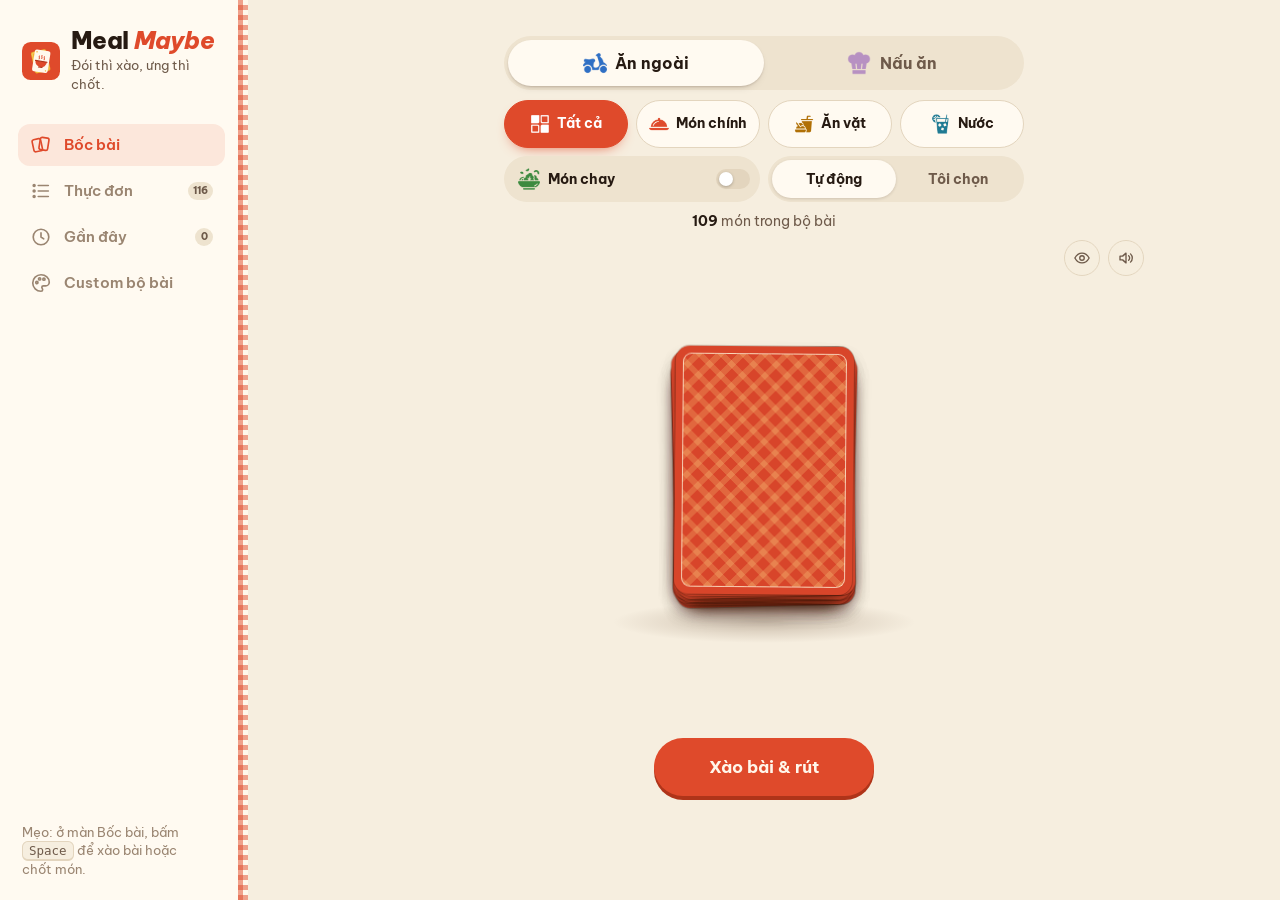
==== index.html @ 4eb2898d "Random pick scans cards like auto mode; "Quay lại" button; bigger hearts - "Chọn ngẫu nhiên" now run" ====
<!doctype html>
<html lang="vi">
<head>
  <meta charset="utf-8">
  <meta name="viewport" content="width=device-width, initial-scale=1, viewport-fit=cover">
  <title>Meal Maybe</title>
  <meta name="description" content="Xào bài, rút một lá bài, chốt món ăn hôm nay.">
  <meta name="theme-color" content="#DF4A2B">
  <link rel="manifest" href="manifest.webmanifest">
  <link rel="icon" href="icons/icon.svg" type="image/svg+xml">
  <link rel="apple-touch-icon" href="icons/icon-192.png">
  <link rel="preconnect" href="https://fonts.googleapis.com">
  <link rel="preconnect" href="https://fonts.gstatic.com" crossorigin>
  <link rel="stylesheet" href="https://fonts.googleapis.com/css2?family=Be+Vietnam+Pro:ital,wght@0,400;0,500;0,600;0,700;0,800;1,800&display=swap">
  <link rel="stylesheet" href="styles.css">
</head>
<body>
  <div class="shell">
    <header class="side">
      <div class="brand">
        <img src="icons/icon.svg" alt="" width="38" height="38">
        <div>
          <h1>Meal <em>Maybe</em></h1>
          <p class="tagline" id="tagline">Hôm nay ăn gì? Để bộ bài quyết.</p>
        </div>
      </div>
      <nav class="tabs" aria-label="Điều hướng"><div class="tabs-inner" id="tabs"></div></nav>
      <p class="side-foot">Mẹo: ở màn Bốc bài, bấm <kbd>Space</kbd> để xào bài hoặc chốt món.</p>
    </header>

    <main class="app">
      <!-- Bốc bài -->
      <section class="view" id="view-spin">
        <div class="where-switch" id="whereSeg" role="radiogroup" aria-label="Ăn ngoài hay nấu ăn">
          <label><input type="radio" name="where" value="out"><span><b><i class="mode-icon" data-m="out" aria-hidden="true"></i></b> Ăn ngoài</span></label>
          <label><input type="radio" name="where" value="cook"><span><b><i class="mode-icon" data-m="cook" aria-hidden="true"></i></b> Nấu ăn</span></label>
        </div>
        <div class="chips" id="spinChips" aria-label="Loại món để bốc bài"></div>
        <div class="spin-tools" id="spinTools">
          <label class="tool-btn veg-toggle"><i class="veg-icon" aria-hidden="true"></i><span>Món chay</span><input type="checkbox" class="switch sm" id="vegBtn" role="switch"></label>
          <div class="mini-seg" id="modeSeg" role="radiogroup" aria-label="Cách rút bài">
            <label><input type="radio" name="drawMode" value="auto"><span>Tự động</span></label>
            <label><input type="radio" name="drawMode" value="manual"><span>Tôi chọn</span></label>
          </div>
        </div>
        <p class="pool-note" id="poolNote"></p>
        <div class="stage-wrap">
          <button type="button" class="stage-btn back-btn" id="backBtn" title="Quay lại (Esc)" hidden></button>
          <button type="button" class="stage-btn sound-btn" id="soundBtn" aria-label="Âm thanh xào bài"></button>
          <button type="button" class="stage-btn peek-btn" id="peekBtn" aria-label="Xem bộ bài" title="Xem bộ bài"></button>
          <div class="stage" id="stage" aria-hidden="true"></div>
          <p class="quip" id="quip" role="status" title="Bấm để tắt" hidden></p>
        </div>
        <p class="sr-only" id="announce" aria-live="polite"></p>
        <div class="actions" id="actions"></div>
      </section>

      <!-- Thực đơn -->
      <section class="view" id="view-menu" hidden>
        <div class="menu-list">
          <div class="list-head menu-head">
            <h2>Thực đơn</h2>
            <span class="muted" id="menuCount"></span>
            <button type="button" class="btn primary small add-btn" id="addFoodBtn"></button>
          </div>
          <div class="chips small" id="menuChips" aria-label="Lọc thực đơn"></div>
          <div class="group-by">
            <div class="dropdown" id="groupPicker">
              <button type="button" class="chip dropdown-btn" id="groupBtn" aria-haspopup="listbox" aria-expanded="false" aria-controls="groupList"></button>
              <ul class="dropdown-list" id="groupList" role="listbox" aria-label="Nhóm theo" hidden></ul>
            </div>
          </div>
          <ul class="food-list" id="foodList"></ul>

          <section class="data-box" aria-labelledby="dataTitle">
            <h3 id="dataTitle">Sao lưu dữ liệu</h3>
            <p class="hint">Món ăn và ảnh chỉ lưu trên máy này. Thỉnh thoảng hãy sao lưu ra file để không mất khi đổi máy, đổi trình duyệt hay xoá dữ liệu duyệt web.</p>
            <div class="data-actions">
              <button type="button" class="btn ghost small" id="exportBtn">Sao lưu ra file</button>
              <label class="btn ghost small file-btn">
                Khôi phục từ file
                <input type="file" accept="application/json,.json" id="importInput">
              </label>
            </div>
            <p class="field-hint" id="storageNote"></p>
          </section>
        </div>
      </section>

      <!-- Gần đây -->
      <section class="view" id="view-recent" hidden>
        <div class="list-head">
          <h2>7 món gần nhất</h2>
          <div class="mini-seg" id="recentSeg" role="radiogroup" aria-label="Danh sách">
            <label><input type="radio" name="recentMode" value="out"><span><i class="mode-icon" data-m="out" aria-hidden="true"></i> Ăn ngoài <small></small></span></label>
            <label><input type="radio" name="recentMode" value="cook"><span><i class="mode-icon" data-m="cook" aria-hidden="true"></i> Nấu ăn <small></small></span></label>
          </div>
        </div>
        <p class="hint">Món vừa <b>chốt</b> được ghi vào danh sách Ăn ngoài hoặc Nấu ăn (theo chế độ lúc bốc bài) và tạm rời bộ bài đó, tới khi bị đẩy khỏi danh sách hoặc bạn bỏ nó ra.</p>
        <div class="recent-cols" id="recentCols"></div>
      </section>

      <!-- Custom bộ bài -->
      <section class="view" id="view-deck" hidden>
        <div class="deck-layout">
          <!-- Lá xem trước dính trên cùng khi cuộn phần Lưng bài, tới Bộ bài biết nói thì trôi đi -->
          <div class="back-wrap">
          <div class="back-stage">
            <div class="back-preview" id="backPreview">
              <div class="tilt"><div class="card-back"><i class="fx"></i></div></div>
            </div>
          </div>

          <section class="panel deck-panel" aria-labelledby="backTitle">
            <div class="panel-head">
              <div>
                <h2 id="backTitle">Lưng bài</h2>
              </div>
              <button type="button" class="link" id="resetBack">Khôi phục mặc định</button>
            </div>

            <fieldset class="setting">
              <legend>Màu bộ bài</legend>
              <div class="swatches" id="swatches"></div>
              <div class="color-meta">
                <span class="color-name" id="backColorName"></span>
                <input class="hex-input" id="backHex" maxlength="7" spellcheck="false" autocomplete="off" aria-label="Mã màu bộ bài">
              </div>
            </fieldset>

            <fieldset class="setting">
              <legend>Kiểu vân</legend>
              <div class="pat-grid" id="patGrid"></div>
            </fieldset>

            <fieldset class="setting" id="patColorSet">
              <legend>Màu vân</legend>
              <div class="swatches" id="patSwatches"></div>
              <div class="color-meta">
                <span class="color-name" id="patColorName"></span>
                <input class="hex-input" id="patHex" maxlength="7" spellcheck="false" autocomplete="off" aria-label="Mã màu vân">
              </div>
              <p class="color-warn" id="patWarn" hidden>Vân gần trùng màu bộ bài nên khó thấy. Thử ô gợi ý tương phản hoặc tăng độ đậm.</p>
              <label class="range-field">
                <span>Độ đậm</span>
                <input type="range" id="patAlpha" min="8" max="70" step="1">
                <output id="patAlphaOut" for="patAlpha"></output>
              </label>
            </fieldset>

            <fieldset class="setting">
              <legend>Hình lưng bài</legend>
              <div class="form-row">
                <label class="imgpick back-pick" id="backPick" title="Chọn ảnh lưng bài">
                  <span class="imgpick-empty" aria-hidden="true">
                    <svg viewBox="0 0 24 24" fill="none" stroke="currentColor" stroke-width="1.8" stroke-linecap="round" stroke-linejoin="round"><rect x="3" y="4" width="18" height="16" rx="3"/><circle cx="9" cy="10" r="1.8"/><path d="m21 16-5-5-8 9"/></svg>
                    Ảnh
                  </span>
                  <img id="backImgPreview" alt="" hidden>
                  <input type="file" accept="image/*" id="backImgInput" aria-label="Ảnh lưng bài">
                </label>
                <p class="field-hint"><button type="button" class="link inline" id="clearBackImg" hidden>Bỏ ảnh</button></p>
              </div>
            </fieldset>

            <fieldset class="setting">
              <legend>Hiệu ứng lưng bài</legend>
              <div class="pills" id="fxPills"></div>
            </fieldset>
          </section>

          </div>

          <div class="talk-zone">
          <section class="panel talk-panel" id="talkPanel" aria-labelledby="talkTitle">
            <div class="panel-head">
              <div>
                <h2 id="talkTitle">Bộ bài biết nói</h2>
                <p class="panel-sub">Bình luận khi bạn xào, rút và chốt món.</p>
              </div>
              <input type="checkbox" class="switch" id="quipToggle" role="switch" aria-labelledby="talkTitle">
            </div>

            <fieldset class="setting" id="personaSet">
              <legend>Tính cách</legend>
              <div class="pills" id="personaPills"></div>
            </fieldset>

            <div class="talk-sample">
              <span class="talk-sample-label">Nghe thử <small>· bấm để nghe câu khác</small></span>
              <button type="button" class="persona-sample" id="personaSample" aria-live="polite"></button>
            </div>
          </section>
          </div>
        </div>
      </section>
    </main>
  </div>

  <!-- Thêm / sửa món: popup -->
  <dialog class="sheet food-sheet" id="foodDialog" aria-labelledby="formTitle">
    <form id="foodForm" autocomplete="off">
      <div class="sheet-head">
        <h2 id="formTitle">Thêm món</h2>
        <button type="button" class="icon-btn" data-close aria-label="Đóng" title="Đóng"></button>
      </div>
      <div class="sheet-body food-form-body">
        <div class="form-row">
          <label class="imgpick" id="imgPick" title="Chọn ảnh món">
            <span class="imgpick-empty" aria-hidden="true">
              <svg viewBox="0 0 24 24" fill="none" stroke="currentColor" stroke-width="1.8" stroke-linecap="round" stroke-linejoin="round"><rect x="3" y="4" width="18" height="16" rx="3"/><circle cx="9" cy="10" r="1.8"/><path d="m21 16-5-5-8 9"/></svg>
              Ảnh
            </span>
            <img id="imgPreview" alt="" hidden>
            <input type="file" accept="image/*" id="imgInput" aria-label="Ảnh món ăn">
          </label>
          <div class="form-fields">
            <label class="field">
              <span>Tên món</span>
              <input id="nameInput" name="name" required maxlength="40" placeholder="VD: Phở bò">
            </label>
            <p class="field-hint">Ảnh không bắt buộc, app tự cắt thành hình vuông. <button type="button" class="link inline" id="clearImg" hidden>Bỏ ảnh</button></p>
          </div>
        </div>
        <div class="seg" id="catSeg" role="radiogroup" aria-label="Loại món"></div>
        <div class="heart-row">
          <span class="where-label" id="heartLabel">Độ thích</span>
          <div class="heart-pick" id="heartPick" role="radiogroup" aria-labelledby="heartLabel"></div>
        </div>
        <div class="where-pick" role="group" aria-label="Ăn ngoài hay nấu ăn">
          <span class="where-label">Dùng cho</span>
          <label><input type="checkbox" name="out"><span><i class="mode-icon" data-m="out" aria-hidden="true"></i> Ăn ngoài</span></label>
          <label><input type="checkbox" name="cook"><span><i class="mode-icon" data-m="cook" aria-hidden="true"></i> Nấu ăn</span></label>
        </div>
        <div class="where-pick veg-pick" role="group" aria-label="Món chay">
          <span class="where-label">Chế độ ăn</span>
          <label><input type="checkbox" name="veg"><span><i class="veg-icon" aria-hidden="true"></i> Món chay</span></label>
        </div>
      </div>
      <p class="form-error" id="formError" role="alert" hidden></p>
      <div class="sheet-foot">
        <button type="button" class="btn ghost" data-close>Huỷ</button>
        <button class="btn primary" type="submit" id="submitBtn">Thêm vào thực đơn</button>
      </div>
    </form>
  </dialog>

  <dialog class="sheet" id="deckDialog" aria-labelledby="deckTitle">
    <div class="sheet-head">
      <div>
        <h2 id="deckTitle">Bộ bài</h2>
        <p class="sheet-sub" id="deckSub"></p>
      </div>
      <button type="button" class="icon-btn" data-close aria-label="Đóng" title="Đóng"></button>
    </div>
    <div class="sheet-body">
      <div class="mini-grid" id="deckGrid"></div>
      <div id="restWrap">
        <h3>Đang nghỉ vì mới ăn</h3>
        <div class="mini-grid" id="restGrid"></div>
      </div>
    </div>
    <div class="sheet-foot">
      <button type="button" class="btn ghost" data-close>Đóng</button>
      <button type="button" class="btn primary" id="peekSpin">Xào bài &amp; rút</button>
    </div>
  </dialog>

  <p class="quip quip-float" id="quipFloat" role="status" title="Bấm để tắt" hidden></p>
  <div class="toast" id="toast" role="status" hidden></div>

  <script src="quips.js"></script>
  <script src="dishes.js"></script>
  <script src="app.js"></script>
</body>
</html>
---- styles.css ----
:root {
  --bg: #F6EEDF;
  --surface: #FFFAF1;
  --surface-2: #EEE3CF;
  --ink: #261A12;
  --ink-2: #6E5A4A;
  --ink-3: #9A8571;
  --line: #E3D5BE;
  --tomato: #DF4A2B;
  --tomato-deep: #AF3419;
  --on-tomato: #FFF6EA;
  --snack: #B06F05;
  --teal: #1F7A93;
  --veg: #3C8A3F;
  --out: #2F6FC4;  /* Ăn ngoài: xanh dương */
  --cook: #8B4FB8; /* Nấu ăn: tím mận */
  --demo-ink: 38 26 18; /* vân trên ô mẫu Kiểu vân (không theo màu lưng bài) */
  --back: #D8452A;
  --back-ink: 255 243 220;
  --back-hatch: 255 214 130;
  --back-img: none;
  --back-tint: 24%;
  --cw: 148px;
  --ch: 206px;
  --cream: #FFF8EC;
  --shadow: 0 1px 0 rgb(70 35 10 / .05), 0 12px 28px -18px rgb(70 35 10 / .45);
  --gutter: 16px;
  --wrap: 480px;
  color-scheme: light;
}

@media (prefers-color-scheme: dark) {
  :root {
    --bg: #17110D;
    --surface: #211913;
    --surface-2: #2D231B;
    --ink: #F4EADB;
    --ink-2: #BCA893;
    --ink-3: #8C7966;
    --line: #3A2E24;
    --tomato: #EE5E3E;
    --tomato-deep: #A83518;
    --snack: #E3A232;
    --teal: #4BA7C0;
    --veg: #74C476;
    --out: #6E9BEA;
    --cook: #B98AE0;
    --demo-ink: 244 234 219;
    --shadow: 0 1px 0 rgb(0 0 0 / .2), 0 14px 30px -18px rgb(0 0 0 / .8);
    color-scheme: dark;
  }
}

[data-cat="main"] { --c: var(--tomato); --suit: url("[data-uri]"); --suit-ink: url("[data-uri]"); }
[data-cat="snack"] { --c: var(--snack); --suit: url("[data-uri]"); --suit-ink: url("[data-uri]"); }
[data-cat="drink"] { --c: var(--teal); --suit: url("[data-uri]"); --suit-ink: url("[data-uri]"); }

/* Chất bài: icon làm khuôn (mask), tô bằng màu của loại món; cỡ theo font-size như một ký tự.
   Icon nhúng thẳng (data URI, gốc ở icons/suits/*.png): mask tải từ file riêng bị chặn khi mở app
   bằng file:// (shortcut Windows) và khi đó chất bài biến mất hẳn. */
.suit {
  display: inline-block;
  flex: none;
  width: 1.15em;
  height: 1.15em;
  vertical-align: -0.2em;
  background: var(--c);
  -webkit-mask: var(--suit) center / contain no-repeat;
  mask: var(--suit) center / contain no-repeat;
}
.face-suit { width: 46%; height: 62%; }
/* Icon "Tất cả" (gốc icons/all.png): theo màu chữ của chip, sáng lên khi chip đang chọn */
.all-icon {
  display: inline-block;
  flex: none;
  width: 1.05em;
  height: 1.05em;
  vertical-align: -0.15em;
  background: currentColor;
  -webkit-mask: url("[data-uri]") center / contain no-repeat;
  mask: url("[data-uri]") center / contain no-repeat;
}
/* Icon Ăn ngoài (xe tay ga, xanh dương) / Nấu ăn (mũ đầu bếp, tím mận), gốc icons/mode-*.png */
.mode-icon {
  display: inline-block;
  flex: none;
  width: 1.15em;
  height: 1.15em;
  vertical-align: -0.2em;
  background: var(--mode-c, currentColor);
  -webkit-mask: var(--mode-mask) center / contain no-repeat;
  mask: var(--mode-mask) center / contain no-repeat;
}
.mode-icon[data-m="out"] { --mode-c: var(--out); --mode-mask: url("[data-uri]"); }
.mode-icon[data-m="cook"] { --mode-c: var(--cook); --mode-mask: url("[data-uri]"); }
/* Icon món chay (gốc icons/veg.png), tô bằng màu --veg */
.veg-icon {
  --veg-mask: url("[data-uri]");
  display: inline-block;
  flex: none;
  width: 1.15em;
  height: 1.15em;
  vertical-align: -0.2em;
  background: var(--veg);
  -webkit-mask: var(--veg-mask) center / contain no-repeat;
  mask: var(--veg-mask) center / contain no-repeat;
}
.thumb .suit { width: 58%; height: 58%; }
/* Ô chọn loại đang được chọn có nền là màu loại: chất bài chuyển sang trắng */
.seg input:checked + span .suit { background: #fff; }

*, *::before, *::after { box-sizing: border-box; }
[hidden] { display: none !important; }

html { -webkit-text-size-adjust: 100%; }

body {
  margin: 0;
  background: var(--bg);
  color: var(--ink);
  font: 15px/1.45 "Be Vietnam Pro", "Segoe UI", system-ui, -apple-system, sans-serif;
  -webkit-font-smoothing: antialiased;
  overflow-x: hidden;
}

/* Khăn bàn caro */
body::before {
  content: "";
  display: block;
  height: 12px;
  background:
    repeating-linear-gradient(90deg, rgb(223 74 43 / .5) 0 8px, transparent 8px 16px),
    repeating-linear-gradient(0deg, rgb(223 74 43 / .5) 0 8px, transparent 8px 16px),
    var(--cream);
}

button, input { font: inherit; color: inherit; }
:focus-visible { outline: 2.5px solid var(--tomato); outline-offset: 2px; }

.sr-only {
  position: absolute; width: 1px; height: 1px; margin: -1px; padding: 0;
  overflow: hidden; clip: rect(0 0 0 0); white-space: nowrap; border: 0;
}

.app {
  display: block;
  max-width: var(--wrap);
  margin: 0 auto;
  padding: 0 var(--gutter) calc(96px + env(safe-area-inset-bottom));
}

/* Header */
.side { max-width: var(--wrap); margin: 0 auto; padding: 16px var(--gutter) 14px; }
.side-foot { display: none; }
.brand { display: flex; align-items: center; gap: 11px; }
.brand img { flex: none; display: block; }
.brand h1 {
  margin: 0;
  font-size: 24px;
  font-weight: 800;
  letter-spacing: -.025em;
  line-height: 1.05;
}
.brand h1 em { font-style: italic; color: var(--tomato); }
.tagline { margin: 3px 0 0; color: var(--ink-2); font-size: 13px; }

h2 { margin: 0; font-size: 17px; font-weight: 800; letter-spacing: -.01em; }
.muted { color: var(--ink-3); font-size: 13px; font-weight: 600; }
.hint { margin: 0 0 14px; color: var(--ink-2); font-size: 13px; text-wrap: pretty; }

/* Chips */
.chips {
  display: flex;
  justify-content: safe center;
  gap: 6px;
  overflow-x: auto;
  scrollbar-width: none;
  margin: 0 calc(-1 * var(--gutter));
  padding: 2px var(--gutter);
}
.chips::-webkit-scrollbar { display: none; }
.chips.small { justify-content: flex-start; }
.chips.locked { pointer-events: none; opacity: .5; }

.chip {
  flex: none;
  display: inline-flex;
  align-items: center;
  gap: 5px;
  height: 36px;
  padding: 0 12px;
  border-radius: 999px;
  border: 1.5px solid var(--line);
  background: var(--surface);
  font-size: 13.5px;
  font-weight: 600;
  cursor: pointer;
  transition: background .15s, border-color .15s, color .15s;
}
.chip small { font-size: 11px; font-weight: 700; color: var(--ink-3); }
.chip:hover { border-color: var(--ink-3); }
/* Chip đang chọn: tô màu của loại món (chip "Tất cả" dùng màu cà chua), không dùng đen */
.chip[data-filter] { --c: var(--tomato); }
.chip[data-filter="snack"] { --c: var(--snack); }
.chip[data-filter="drink"] { --c: var(--teal); }
.chip[aria-pressed="true"] { background: var(--c); border-color: var(--c); color: #fff; }
.chip[aria-pressed="true"] .suit { background: #fff; }
.chip[aria-pressed="true"] small { color: inherit; opacity: .7; }

.pool-note {
  margin: 12px 0 0;
  min-height: 20px;
  text-align: center;
  color: var(--ink-2);
  font-size: 13px;
  text-wrap: balance;
}
.pool-note b { color: var(--ink); }

/* Sân khấu bộ bài */
.stage {
  --cw: 148px;
  --ch: 206px;
  position: relative;
  height: 380px;
  margin: 0 calc(-1 * var(--gutter));
  isolation: isolate;
  overflow-x: clip;
  touch-action: manipulation;
  -webkit-tap-highlight-color: transparent;
  transition: opacity .3s, filter .3s;
}
.stage.ready { cursor: pointer; }
.stage.empty { opacity: .4; filter: grayscale(.7); }

.stage::before {
  content: "";
  position: absolute;
  left: 50%;
  top: calc(50% + var(--ch) / 2 - 5px);
  width: calc(var(--cw) * 1.7);
  height: 42px;
  transform: translateX(-50%);
  background: radial-gradient(closest-side, rgb(70 35 10 / .24), transparent);
  z-index: -1;
}
.stage::after {
  content: "";
  position: absolute;
  left: 50%;
  top: 50%;
  width: calc(var(--cw) * 3);
  height: calc(var(--cw) * 3);
  margin: calc(var(--cw) * -1.5) 0 0 calc(var(--cw) * -1.5);
  background: repeating-conic-gradient(from 0deg, rgb(239 178 46 / .42) 0 7deg, transparent 7deg 18deg);
  -webkit-mask: radial-gradient(closest-side, #000 22%, transparent);
  mask: radial-gradient(closest-side, #000 22%, transparent);
  opacity: 0;
  transform: scale(.6);
  transition: opacity .6s, transform .9s cubic-bezier(.2, .9, .3, 1);
  pointer-events: none;
  z-index: -1;
}
.stage.lit::after { opacity: 1; transform: scale(1); animation: rays 40s linear infinite; }
@keyframes rays { to { rotate: 360deg; } }

.card {
  position: absolute;
  left: 50%;
  top: 50%;
  width: var(--cw);
  height: var(--ch);
  margin: calc(var(--ch) / -2) 0 0 calc(var(--cw) / -2);
  will-change: transform;
}
.stage.ready .card:last-child { transition: translate .2s ease; }
.stage.ready:hover .card:last-child { translate: 0 -8px; }

.card-inner { position: absolute; inset: 0; transform-style: preserve-3d; }

.card-back,
.card-face {
  position: absolute;
  inset: 0;
  border-radius: 14px;
  backface-visibility: hidden;
  -webkit-backface-visibility: hidden;
  box-shadow:
    0 0 0 1px rgb(60 20 5 / .2),
    0 1px 1px rgb(60 20 5 / .14),
    0 10px 22px -12px rgb(60 20 5 / .55);
}

/* Lưng bài: màu nền → ảnh (phủ nhẹ màu bộ bài) → vân + khung → hiệu ứng */
.card-back {
  overflow: hidden;
  isolation: isolate;
  background:
    linear-gradient(color-mix(in srgb, var(--back) var(--back-tint), transparent), color-mix(in srgb, var(--back) var(--back-tint), transparent)),
    var(--back-img) center / cover no-repeat,
    var(--back);
}
.card-back::before,
.pat-swatch::before {
  --u: calc(var(--cw) / 148); /* 1px ở lá chuẩn 148px: vân co giãn theo cỡ lá */
  --pc: rgb(var(--back-hatch) / var(--pat-a, .24));
  content: "";
  position: absolute;
  inset: 7px;
  border-radius: 9px;
  border: 1.5px solid rgb(var(--back-ink) / .75);
  background:
    repeating-linear-gradient(45deg, var(--pc) 0 calc(5 * var(--u)), transparent calc(5 * var(--u)) calc(13 * var(--u))),
    repeating-linear-gradient(-45deg, var(--pc) 0 calc(5 * var(--u)), transparent calc(5 * var(--u)) calc(13 * var(--u)));
}

/* Kiểu vân: cùng một luật cho lưng bài thật và ô xem trước trong màn Custom bộ bài */
[data-back-pat="cross"] .card-back::before,
.pat-swatch[data-pat="cross"]::before {
  background:
    repeating-linear-gradient(45deg, var(--pc) 0 calc(5 * var(--u)), transparent calc(5 * var(--u)) calc(13 * var(--u))),
    repeating-linear-gradient(-45deg, var(--pc) 0 calc(5 * var(--u)), transparent calc(5 * var(--u)) calc(13 * var(--u)));
}
[data-back-pat="stripe"] .card-back::before,
.pat-swatch[data-pat="stripe"]::before {
  background:
    repeating-linear-gradient(45deg, var(--pc) 0 calc(4 * var(--u)), transparent calc(4 * var(--u)) calc(10 * var(--u)));
}
[data-back-pat="gingham"] .card-back::before,
.pat-swatch[data-pat="gingham"]::before {
  background:
    repeating-linear-gradient(0deg, var(--pc) 0 calc(6 * var(--u)), transparent calc(6 * var(--u)) calc(12 * var(--u))),
    repeating-linear-gradient(90deg, var(--pc) 0 calc(6 * var(--u)), transparent calc(6 * var(--u)) calc(12 * var(--u)));
}
[data-back-pat="dots"] .card-back::before,
.pat-swatch[data-pat="dots"]::before {
  background:
    radial-gradient(circle, var(--pc) 0 calc(2.2 * var(--u)), transparent calc(2.7 * var(--u))) 0 0 / calc(11 * var(--u)) calc(11 * var(--u)),
    radial-gradient(circle, var(--pc) 0 calc(2.2 * var(--u)), transparent calc(2.7 * var(--u))) calc(5.5 * var(--u)) calc(5.5 * var(--u)) / calc(11 * var(--u)) calc(11 * var(--u));
}
[data-back-pat="diamond"] .card-back::before,
.pat-swatch[data-pat="diamond"]::before {
  background:
    repeating-conic-gradient(from 45deg, var(--pc) 0 25%, transparent 0 50%) 50% 50% / calc(14 * var(--u)) calc(14 * var(--u));
}
[data-back-pat="scale"] .card-back::before,
.pat-swatch[data-pat="scale"]::before {
  background:
    radial-gradient(circle at 50% 100%, transparent calc(4.2 * var(--u)), var(--pc) calc(4.6 * var(--u)) calc(5.8 * var(--u)), transparent calc(6.2 * var(--u))) 0 0 / calc(12 * var(--u)) calc(7 * var(--u)),
    radial-gradient(circle at 50% 100%, transparent calc(4.2 * var(--u)), var(--pc) calc(4.6 * var(--u)) calc(5.8 * var(--u)), transparent calc(6.2 * var(--u))) calc(6 * var(--u)) calc(3.5 * var(--u)) / calc(12 * var(--u)) calc(7 * var(--u));
}
[data-back-pat="rays"] .card-back::before,
.pat-swatch[data-pat="rays"]::before {
  background:
    repeating-conic-gradient(from 0deg at 50% 50%, var(--pc) 0 5deg, transparent 5deg 15deg);
}
[data-back-pat="none"] .card-back::before,
.pat-swatch[data-pat="none"]::before {
  background:
    none;
}

/* ---------- Hiệu ứng lưng bài ----------
   Chỉ animate transform/opacity (trình duyệt xử lý trên GPU, không vẽ lại lá).
   Chỉ chạy ở lá đang nhìn thấy: lá trên cùng của chồng bài, cả quạt khi xoè, lá xem trước.
   Lúc xào (bài bay nhanh) và các lá bị che thì tạm dừng. */
.fx {
  --u: calc(var(--cw) / 148); /* 1px ở lá chuẩn: hiệu ứng co giãn theo cỡ lá */
  position: absolute;
  inset: 0;
  border-radius: inherit;
  overflow: hidden;
  pointer-events: none;
  contain: strict;
  display: none;
}
[data-back-fx]:not([data-back-fx="none"]) .fx { display: block; }

/* Độ ưu tiên (.stage .card .fx) phải cao hơn luật của từng hiệu ứng, vì "animation: ..." viết tắt
   sẽ đặt lại animation-play-state về running */
.stage .card .fx, .stage .card .fx::before, .stage .card .fx::after,
.stage .card .card-back::after { animation-play-state: paused; }
.stage.ready .card:last-child .fx,
.stage.ready .card:last-child .fx::before,
.stage.ready .card:last-child .fx::after,
.stage.fanned .card .fx, .stage.fanned .card .fx::before, .stage.fanned .card .fx::after,
.stage.ready .card:last-child .card-back::after, .stage.fanned .card .card-back::after { animation-play-state: running; }
.stage.ready .card:last-child .fx::before, .stage.ready .card:last-child .fx::after,
.stage.fanned .card .fx::before, .stage.fanned .card .fx::after,
.back-preview .fx::before, .back-preview .fx::after { will-change: transform, opacity; }

/* Màu tia sáng / sao: kem sáng trên nền tối, vàng đậm trên nền sáng (Trắng, Nghệ, Không màu...) */
:root { --spark: 255 240 196; }
.back-light { --spark: 160 104 18; }

/* Cầu vồng (id "foil" giữ nguyên để không mất lựa chọn đã lưu):
   các vòng cung cầu vồng xoay quanh góc lá như thẻ hologram + một vệt bóng sáng lướt chéo.
   Nền tối: hoà kiểu overlay cho màu rực; nền sáng: multiply để màu vẫn hiện. */
[data-back-fx="foil"] .fx { mix-blend-mode: overlay; }
.back-light[data-back-fx="foil"] .fx { mix-blend-mode: multiply; opacity: .55; }
[data-back-fx="foil"] .fx::before {
  content: "";
  position: absolute;
  left: -110%;
  top: -79%;
  width: 220%;
  aspect-ratio: 1;
  background: repeating-conic-gradient(from 0deg,
    #FF6B6B 0deg, #FFB86B 9deg, #F7F06D 18deg, #7CF29A 27deg, #56CFFF 36deg, #9D8CFF 45deg, #FF7AD9 54deg, #FF6B6B 60deg);
  opacity: .7;
  animation: rainbow-spin 7s linear infinite;
  animation-delay: calc(var(--k, 0) * -.5s);
}
/* Xoay đúng một chu kỳ màu (60°) nên vòng lặp liền mạch */
@keyframes rainbow-spin { to { transform: rotate(60deg); } }
[data-back-fx="foil"] .fx::after {
  content: "";
  position: absolute;
  inset: -50%;
  background: linear-gradient(115deg, transparent 40%, rgb(255 255 255 / .75) 49%, rgb(255 255 255 / .95) 50%, rgb(255 255 255 / .75) 51%, transparent 60%);
  animation: sheen 3.6s ease-in-out infinite alternate;
  animation-delay: calc(var(--k, 0) * -.3s);
}
@keyframes sheen { from { transform: translate(-32%, -20%); } to { transform: translate(32%, 20%); } }

/* Ở lá xem trước: cầu vồng xoay và vệt sáng chạy theo chuột */
[data-back-fx="foil"] .back-preview.hovering .fx::before {
  animation: none;
  transform: rotate(calc(var(--mx, 0) * 120deg + var(--my, 0) * 40deg));
  transition: transform .15s ease-out;
}
[data-back-fx="foil"] .back-preview.hovering .fx::after {
  animation: none;
  transform: translate(calc(var(--mx, 0) * -64%), calc(var(--my, 0) * -40%));
  transition: transform .12s ease-out;
}

/* Vệt sáng: một vệt trắng quét ngang, các lá trong quạt quét nối tiếp nhau */
[data-back-fx="shine"] .fx::before {
  content: "";
  position: absolute;
  top: -15%;
  bottom: -15%;
  left: -55%;
  width: 40%;
  background: linear-gradient(90deg, transparent, rgb(255 255 255 / .6), transparent);
  transform: skewX(-18deg);
  animation: shine 3.4s ease-in-out infinite;
  animation-delay: calc(var(--k, 0) * 70ms);
}
@keyframes shine { 0% { transform: skewX(-18deg) translateX(0); } 45%, 100% { transform: skewX(-18deg) translateX(430%); } }

/* Lấp lánh: bụi nhũ rải ngẫu nhiên (đứng yên) + chấm sáng to nhỏ không đều nhấp nháy + vài ngôi sao toả sáng */
[data-back-fx="glitter"] .fx {
  background-image:
    radial-gradient(circle at 23% 31%, rgb(var(--spark) / .55) 0 calc(.7 * var(--u)), transparent calc(1.2 * var(--u))),
    radial-gradient(circle at 71% 64%, rgb(var(--spark) / .45) 0 calc(.6 * var(--u)), transparent calc(1.1 * var(--u))),
    radial-gradient(circle at 46% 88%, rgb(var(--spark) / .5) 0 calc(.8 * var(--u)), transparent calc(1.3 * var(--u))),
    radial-gradient(circle at 88% 14%, rgb(var(--spark) / .4) 0 calc(.6 * var(--u)), transparent calc(1 * var(--u))),
    radial-gradient(circle at 8% 72%, rgb(var(--spark) / .45) 0 calc(.7 * var(--u)), transparent calc(1.2 * var(--u)));
  background-size: calc(37 * var(--u)) calc(41 * var(--u));
}
[data-back-fx="glitter"] .fx::before {
  content: "";
  position: absolute;
  inset: 0;
  background-image:
    radial-gradient(circle at 18% 22%, rgb(255 255 255 / .95) 0 calc(1.1 * var(--u)), rgb(var(--spark) / .5) calc(1.6 * var(--u)), transparent calc(2.6 * var(--u))),
    radial-gradient(circle at 62% 9%, rgb(var(--spark)) 0 calc(.9 * var(--u)), transparent calc(1.9 * var(--u))),
    radial-gradient(circle at 81% 47%, rgb(255 255 255 / .9) 0 calc(1.3 * var(--u)), rgb(var(--spark) / .45) calc(1.9 * var(--u)), transparent calc(3 * var(--u))),
    radial-gradient(circle at 36% 58%, rgb(var(--spark)) 0 calc(.8 * var(--u)), transparent calc(1.7 * var(--u))),
    radial-gradient(circle at 12% 86%, rgb(255 255 255 / .85) 0 calc(1 * var(--u)), transparent calc(2.1 * var(--u))),
    radial-gradient(circle at 70% 80%, rgb(var(--spark)) 0 calc(.9 * var(--u)), transparent calc(1.8 * var(--u)));
  background-size: calc(58 * var(--u)) calc(66 * var(--u));
  animation: twinkle 1.9s ease-in-out infinite alternate;
  animation-delay: calc(var(--k, 0) * -.23s);
}
@keyframes twinkle { from { opacity: .15; } to { opacity: 1; } }
[data-back-fx="glitter"] .fx::after {
  content: "✦\A\A\A           ✧\A\A    ✦\A\A\A\A ✧          ✦\A\A\A      ✧";
  position: absolute;
  inset: 0;
  padding: 9% 11%;
  white-space: pre;
  font: 400 calc(10 * var(--u)) / 1.05 "Segoe UI Symbol", "Apple Symbols", system-ui, sans-serif;
  color: rgb(var(--spark));
  text-shadow: 0 0 calc(3 * var(--u)) rgb(var(--spark) / .9), 0 0 calc(8 * var(--u)) rgb(var(--spark) / .6);
  animation: stars 2.8s ease-in-out infinite;
  animation-delay: calc(var(--k, 0) * -.4s - 1.2s);
}
@keyframes stars {
  0%, 100% { opacity: .15; transform: scale(.96); }
  50% { opacity: 1; transform: scale(1.02); }
}

/* Viền sáng: hai tia sáng chạy vòng quanh khung lá, trên một viền sáng mờ thở nhẹ; kèm quầng sáng dịu phía trong.
   .fx được cắt (mask) thành đúng một dải viền trùng khung lá. */
[data-back-fx="glow"] .fx {
  inset: 5px;
  border-radius: 11px;
  padding: calc(3 * var(--u));
  -webkit-mask: linear-gradient(#000 0 0) content-box, linear-gradient(#000 0 0);
  -webkit-mask-composite: xor;
  mask: linear-gradient(#000 0 0) content-box exclude, linear-gradient(#000 0 0);
}
[data-back-fx="glow"] .fx::after {
  content: "";
  position: absolute;
  inset: 0;
  background: rgb(var(--spark) / .4);
}
[data-back-fx="glow"] .fx::before {
  content: "";
  position: absolute;
  inset: -60%;
  background: repeating-conic-gradient(from 0deg,
    transparent 0 18%, rgb(var(--spark) / .35) 30%, rgb(var(--spark)) 45%, #fff 49.3%, transparent 50%);
  animation: glow-run 3.2s linear infinite;
  animation-delay: calc(var(--k, 0) * -.18s);
}
@keyframes glow-run { to { transform: rotate(360deg); } }
/* Quầng sáng mềm ôm theo khung lá (cả trong lẫn ngoài đường khung), thở nhẹ */
[data-back-fx="glow"] .card-back::after {
  content: "";
  position: absolute;
  inset: 6px;
  border-radius: 10px;
  box-shadow:
    0 0 calc(7 * var(--cw) / 148) calc(1 * var(--cw) / 148) rgb(var(--spark) / .6),
    inset 0 0 calc(9 * var(--cw) / 148) calc(1 * var(--cw) / 148) rgb(var(--spark) / .5);
  pointer-events: none;
  animation: glow-breathe 2.4s ease-in-out infinite alternate;
  animation-delay: calc(var(--k, 0) * -.2s);
}
@keyframes glow-breathe { from { opacity: .35; } to { opacity: 1; } }

/* Mặt lá: giấy có vân. Hai góc trên dành cho chất bài (trái) và tim (phải), góc dưới cho chất lộn ngược
   (phải) và 🌿 (trái); ảnh và tên nằm giữa, mọi khoảng cách tính theo cỡ lá nên lá to nhỏ đều không chồng. */
.card-face {
  --paper: url("data:image/svg+xml,%3Csvg xmlns='http://www.w3.org/2000/svg' width='160' height='160'%3E%3Cfilter id='a'%3E%3CfeTurbulence type='fractalNoise' baseFrequency='.85' numOctaves='2' stitchTiles='stitch'/%3E%3CfeColorMatrix values='0 0 0 0 .42  0 0 0 0 .3  0 0 0 0 .17  0 0 0 .16 -.03'/%3E%3C/filter%3E%3Cfilter id='b'%3E%3CfeTurbulence type='fractalNoise' baseFrequency='.025' numOctaves='3' stitchTiles='stitch'/%3E%3CfeColorMatrix values='0 0 0 0 .55  0 0 0 0 .4  0 0 0 0 .22  0 0 0 .1 -.02'/%3E%3C/filter%3E%3Crect width='100%25' height='100%25' filter='url(%23b)'/%3E%3Crect width='100%25' height='100%25' filter='url(%23a)'/%3E%3C/svg%3E");
  transform: rotateY(180deg);
  background: var(--paper) 0 0 / 160px 160px, var(--cream);
  color: #2A1C12;
  display: flex;
  flex-direction: column;
  align-items: center;
  justify-content: flex-start; /* ảnh đứng yên ở trên, tên dài chỉ kéo xuống dưới chứ không đẩy ảnh lên */
  padding: calc(var(--cw) * .23) calc(var(--cw) * .085) calc(var(--cw) * .085);
  text-align: center;
  overflow: hidden;
  isolation: isolate;
}
.card-face::before {
  content: "";
  position: absolute;
  inset: 5px;
  border-radius: 10px;
  border: 1.5px solid color-mix(in srgb, var(--c) 35%, transparent);
  pointer-events: none;
}
.pip { position: absolute; font-size: calc(var(--cw) * .085); line-height: 1; display: flex; }
.pip-tl { top: calc(var(--cw) * .085); left: calc(var(--cw) * .085); }
.pip-br { bottom: calc(var(--cw) * .085); right: calc(var(--cw) * .085); }
/* Chất góc dưới lộn ngược như lá bài thật */
.pip-br .suit { transform: rotate(180deg); }
/* Chất bài in trên giấy: mực bán trong suốt để vân giấy xuyên qua; bản --suit-ink đã có sẵn hạt mực
   (lỗ nhỏ, đậm nhạt không đều), tạo từ icons/suits/*-ink.png.
   Không dùng mix-blend-mode: trên lá đang phóng to nó làm hiện ô vuông sáng quanh chất bài. */
.card-face .suit {
  opacity: .66;
  -webkit-mask-image: var(--suit-ink);
  mask-image: var(--suit-ink);
}
.card-face .face-suit { opacity: .55; }
/* Dấu món chay trên lá: góc trên bên phải của khung ảnh, bát salad xanh lá hơi mờ trên nền tròn trắng mờ */
.veg-mark {
  position: absolute;
  top: 6%;
  right: 5%;
  display: grid;
  place-items: center;
  width: max(15px, calc(var(--cw) * .16));
  aspect-ratio: 1;
  border-radius: 50%;
  background: rgb(255 255 255 / .55);
  opacity: .78;
}
.veg-mark .veg-icon { width: 72%; height: 72%; }
.face-art {
  position: relative;
  width: 100%;
  height: calc(var(--ch) * .46);
  flex: none;
  border-radius: 9px;
  overflow: hidden;
  display: grid;
  place-items: center;
  background: color-mix(in srgb, var(--c) 16%, transparent); /* để vân giấy lộ qua */
}
.face-art img { width: 100%; height: 100%; object-fit: cover; display: block; }
.face-emoji { font-size: calc(var(--cw) * .365); line-height: 1; }
/* Tên món: tối đa 3 dòng, được xuống tới hàng chất bài góc dưới nhưng chỉ nằm ở cột giữa
   (chừa hai bên bằng chỗ của chất bài), dài quá thì cắt đuôi bằng "…" */
.face-name {
  align-self: stretch;
  min-height: 0;
  margin: calc(var(--cw) * .055) calc(var(--cw) * .11) 0;
  font-weight: 800;
  font-size: max(11px, calc(var(--cw) * .095));
  line-height: 1.18;
  letter-spacing: -.01em;
  overflow-wrap: anywhere;
  display: -webkit-box;
  -webkit-line-clamp: 3;
  -webkit-box-orient: vertical;
  overflow: hidden;
}
/* Tim ở góc trên bên phải, ngang hàng chất bài góc trái */
.face-hearts {
  position: absolute;
  top: calc(var(--cw) * .081); /* giữa tim ngang giữa chất bài góc trái */
  right: calc(var(--cw) * .085);
  font-size: max(10.6px, calc(var(--cw) * .0875)); /* to hơn 25% so với .07 */
  line-height: 1;
  letter-spacing: .02em;
  white-space: nowrap;
  /* Tim cùng tông với lá: màu của loại món, in nhạt lên giấy với hạt mực lấm tấm (icons/ink-grain.png) */
  --heart-on: var(--c);
  --heart-off: color-mix(in srgb, var(--c) 20%, transparent);
  color: var(--heart-on);
  opacity: .78;
  -webkit-mask: url("[data-uri]") 0 0 / 16px 16px repeat;
  mask: url("[data-uri]") 0 0 / 16px 16px repeat;
}
.face-hearts .off { color: var(--heart-off); }
.stamp {
  position: absolute;
  top: calc(var(--ch) * .34);
  right: calc(var(--cw) * .07);
  padding: 3px 9px;
  border: 2.5px solid #DF4A2B;
  border-radius: 7px;
  color: #DF4A2B;
  background: rgb(255 248 236 / .88);
  font-size: 12px;
  font-weight: 800;
  letter-spacing: .08em;
  transform: rotate(12deg);
  animation: stamp .38s cubic-bezier(.2, 1.4, .4, 1) both;
}
@keyframes stamp { from { transform: rotate(12deg) scale(2.3); opacity: 0; } }

/* Ăn ngoài / Nấu ăn */
.where-switch {
  position: relative;
  display: grid;
  grid-template-columns: 1fr 1fr;
  max-width: 340px;
  margin: 0 auto 12px;
  padding: 4px;
  border-radius: 999px;
  background: var(--surface-2);
  transition: opacity .2s;
}
.where-switch.locked { pointer-events: none; opacity: .5; }
.where-switch label { position: relative; }
.where-switch input { position: absolute; inset: 0; margin: 0; opacity: 0; cursor: pointer; }
.where-switch span {
  display: flex;
  align-items: center;
  justify-content: center;
  gap: 7px;
  height: 40px;
  border-radius: 999px;
  color: var(--ink-2);
  font-size: 14.5px;
  font-weight: 700;
  transition: background .18s, color .18s, box-shadow .18s;
}
.where-switch b { font-size: 17px; font-weight: 400; }
.where-switch input:checked + span { background: var(--surface); color: var(--ink); box-shadow: 0 1px 2px rgb(40 20 5 / .12), 0 4px 10px -6px rgb(40 20 5 / .35); }
.where-switch input:focus-visible + span { outline: 2.5px solid var(--tomato); outline-offset: 1px; }

/* Số tim */
.heart-row { display: flex; align-items: center; gap: 10px; }
.heart-pick { display: inline-flex; }
.heart-pick label { position: relative; cursor: pointer; }
.heart-pick input { position: absolute; inset: 0; margin: 0; opacity: 0; cursor: pointer; }
.heart-pick span {
  display: grid;
  place-items: center;
  width: 34px;
  height: 34px;
  font-size: 23px;
  line-height: 1;
  color: var(--line);
  transition: color .12s, transform .12s;
}
.heart-pick label.on span { color: #E0412A; }
/* Rê chuột: tô đến tim đang trỏ, bỏ tô các tim sau */
.heart-pick:hover label span { color: #E0412A; opacity: .75; }
.heart-pick label:hover ~ label span { color: var(--line); opacity: 1; }
.heart-pick label:hover span { transform: scale(1.15); opacity: 1; }
.heart-pick input:focus-visible + span { outline: 2.5px solid var(--tomato); outline-offset: -2px; border-radius: 8px; }


.where-pick { display: flex; flex-wrap: wrap; align-items: center; gap: 6px 8px; }
.where-label { margin-right: 2px; font-size: 12px; font-weight: 700; color: var(--ink-2); }
.where-pick label { position: relative; }
.where-pick input { position: absolute; inset: 0; margin: 0; opacity: 0; cursor: pointer; }
.where-pick label span {
  display: inline-flex;
  align-items: center;
  gap: 6px; /* icon và chữ là hai phần tử riêng, flex bỏ dấu cách giữa chúng */
  height: 36px;
  padding: 0 13px;
  border: 1.5px dashed var(--line);
  border-radius: 999px;
  color: var(--ink-2);
  font-size: 13.5px;
  font-weight: 600;
  transition: background .15s, border-color .15s, color .15s;
}
/* Ô đang chọn: tô màu của chế độ (Ăn ngoài xanh dương, Nấu ăn tím mận) */
.where-pick label:has([name="out"]) { --pick: var(--out); }
.where-pick label:has([name="cook"]) { --pick: var(--cook); }
.where-pick input:checked + span { border-style: solid; border-color: var(--pick, var(--tomato)); background: var(--pick, var(--tomato)); color: #fff; }
/* Form thêm món: ô đã tick thì icon trắng trên nền màu */
.where-pick input:checked + span .mode-icon,
.veg-pick input:checked + span .veg-icon { background: #fff; opacity: 1; }
.where-pick input:checked + span::before { content: "✓"; font-weight: 800; }
.where-pick input:focus-visible + span { outline: 2.5px solid var(--tomato); outline-offset: 2px; }

.where-tog {
  height: 22px;
  padding: 0 7px;
  border: 1px dashed var(--line);
  border-radius: 6px;
  background: transparent;
  color: var(--ink-3);
  font-size: 11px;
  font-weight: 600;
  cursor: pointer;
  transition: background .15s, color .15s, border-color .15s;
}
.where-tog[aria-pressed="false"] { filter: grayscale(1); opacity: .75; }
.where-tog[aria-pressed="true"] { border-style: solid; border-color: transparent; background: var(--surface-2); color: var(--ink); }
.where-tog:hover { border-color: var(--ink-3); }
.veg-tog[aria-pressed="true"] { background: color-mix(in srgb, var(--veg) 18%, transparent); color: var(--veg); font-weight: 700; }
.veg-pick input:checked + span { border-color: var(--veg); background: var(--veg); color: #fff; }

/* Gần đây: hai danh sách */
.recent-cols { display: grid; gap: 22px; }
.col-head { display: flex; align-items: center; justify-content: space-between; gap: 12px; margin-bottom: 10px; }
.col-head h3 { margin: 0; font-size: 15px; font-weight: 800; }
.col-tools { display: flex; align-items: center; gap: 14px; }
/* Nút xoá lịch sử: luôn ở đầu danh sách, mờ đi khi danh sách trống */
.clear-recent {
  display: inline-flex;
  align-items: center;
  gap: 5px;
  height: 30px;
  padding: 0 10px 0 8px;
  border: 1.5px solid var(--line);
  border-radius: 999px;
  background: transparent;
  color: var(--ink-2);
  font: 600 12.5px/1 inherit;
  cursor: pointer;
  transition: background .15s, color .15s, border-color .15s;
}
.clear-recent svg { width: 15px; height: 15px; }
.clear-recent:hover:not(:disabled) { border-color: var(--tomato); color: var(--tomato); }
.clear-recent:disabled { opacity: .4; cursor: default; }
@media (max-width: 959px) {
  .recent-col:not(.active) { display: none; }
  .col-head h3 { display: none; }
  .col-tools { flex: 1; justify-content: space-between; }
}
#recentSeg small { margin-left: 3px; color: var(--ink-3); font-size: 11px; font-weight: 700; }

/* Công cụ màn Quay */
.spin-tools {
  display: flex;
  flex-wrap: wrap;
  align-items: center;
  justify-content: center;
  gap: 8px;
  margin-top: 10px;
  transition: opacity .2s;
}
.spin-tools.locked { pointer-events: none; opacity: .5; }
.tool-btn {
  display: inline-flex;
  align-items: center;
  gap: 6px;
  height: 34px;
  padding: 0 13px 0 11px;
  border: 1.5px solid var(--line);
  border-radius: 999px;
  background: transparent;
  font-size: 13px;
  font-weight: 600;
  cursor: pointer;
  transition: background .15s;
}
.tool-btn svg { width: 17px; height: 17px; }
.tool-btn:hover { background: var(--surface-2); }
/* Nút "Chay": bật thì nền xanh lá */
/* Chay: công tắc bật/tắt, bật thì xanh lá */
.veg-toggle { padding-right: 6px; cursor: pointer; user-select: none; }
.veg-toggle:has(:checked) { border-color: color-mix(in srgb, var(--veg) 55%, var(--line)); }
.veg-toggle .switch { margin-left: 2px; }
.veg-toggle .switch:checked { background: var(--veg); }
.veg-toggle .switch:focus-visible { outline-color: var(--veg); }

.mini-seg { display: inline-flex; padding: 3px; border-radius: 999px; background: var(--surface-2); }
.mini-seg label { position: relative; }
.mini-seg input { position: absolute; inset: 0; margin: 0; opacity: 0; cursor: pointer; }
.mini-seg span {
  display: block;
  padding: 5px 12px;
  border-radius: 999px;
  color: var(--ink-2);
  font-size: 13px;
  font-weight: 600;
  white-space: nowrap;
  transition: background .15s, color .15s;
}
.mini-seg input:checked + span { background: var(--surface); color: var(--ink); box-shadow: 0 1px 3px rgb(40 20 5 / .15); }
.mini-seg input:focus-visible + span { outline: 2.5px solid var(--tomato); outline-offset: 1px; }

/* Nút trên sân khấu: Về bộ bài (trái), âm thanh (phải) */
.stage-wrap { position: relative; }
.stage-btn {
  position: absolute;
  top: 8px;
  z-index: 5;
  display: inline-flex;
  align-items: center;
  justify-content: center;
  gap: 3px;
  height: 36px;
  border: 1.5px solid var(--line);
  border-radius: 999px;
  background: color-mix(in srgb, var(--bg) 82%, transparent);
  -webkit-backdrop-filter: blur(6px);
  backdrop-filter: blur(6px);
  color: var(--ink-2);
  font-size: 13px;
  font-weight: 700;
  cursor: pointer;
  transition: background .15s, color .15s, border-color .15s;
}
.stage-btn:hover { background: var(--surface-2); color: var(--ink); }
.stage-btn svg { width: 18px; height: 18px; }
.back-btn { left: 0; padding: 0 13px 0 7px; animation: pop-in .22s cubic-bezier(.2, .9, .3, 1.2); }
.sound-btn { right: 0; width: 36px; }
.sound-btn[aria-pressed="false"] { color: var(--ink-3); }
/* Xem bộ bài: nút icon ở góc phải, bên trái nút âm thanh */
.peek-btn { right: 44px; width: 36px; }
@keyframes pop-in { from { opacity: 0; transform: translateX(-6px); } }

/* Lời bình của bộ bài */
.quip {
  position: absolute;
  left: 50%;
  bottom: 6px;
  z-index: 6;
  width: max-content;
  max-width: min(340px, calc(100% - 24px));
  margin: 0;
  padding: 9px 15px;
  border-radius: 16px;
  background: var(--ink);
  color: var(--bg);
  font-size: 13.5px;
  font-weight: 600;
  line-height: 1.4;
  text-align: center;
  text-wrap: balance;
  box-shadow: 0 12px 26px -12px rgb(0 0 0 / .55);
  transform: translateX(-50%);
  cursor: pointer;
  animation: quip-in .34s cubic-bezier(.2, 1.35, .4, 1);
}
/* Đuôi bong bóng chỉ lên bộ bài */
.quip::before {
  content: "";
  position: absolute;
  left: 50%;
  top: -5px;
  width: 12px;
  height: 12px;
  margin-left: -6px;
  border-radius: 2px;
  background: inherit;
  transform: rotate(45deg);
}
.quip.out { animation: quip-out .2s ease-in forwards; }
/* Bong bóng nổi ở các màn khác màn Quay: nằm trên thanh tab, có lá bài đứng đầu thay cho đuôi */
.quip-float {
  position: fixed;
  bottom: calc(84px + env(safe-area-inset-bottom));
  z-index: 45;
  max-width: min(360px, calc(100% - 32px));
}
.quip-float::before {
  content: "🃏";
  position: static;
  display: inline;
  width: auto;
  height: auto;
  margin: 0 6px 0 0;
  background: none;
  transform: none;
}
@keyframes quip-in { from { opacity: 0; transform: translateX(-50%) translateY(10px) scale(.85) rotate(-2deg); } }
@keyframes sample-in { from { opacity: 0; transform: translateY(8px) scale(.9) rotate(-2deg); } }
@keyframes quip-out { to { opacity: 0; transform: translateX(-50%) translateY(6px) scale(.96); } }

/* Công tắc bật/tắt */
.switch {
  flex: none;
  appearance: none;
  -webkit-appearance: none;
  position: relative;
  width: 44px;
  height: 26px;
  margin: 0;
  border-radius: 999px;
  background: var(--line);
  cursor: pointer;
  transition: background .18s;
}
.switch::after {
  content: "";
  position: absolute;
  top: 3px;
  left: 3px;
  width: 20px;
  height: 20px;
  border-radius: 50%;
  background: #fff;
  box-shadow: 0 1px 3px rgb(0 0 0 / .25);
  transition: transform .18s cubic-bezier(.3, .7, .3, 1.2);
}
.switch:checked { background: var(--tomato); }
.switch:checked::after { transform: translateX(18px); }
.switch:focus-visible { outline: 2.5px solid var(--tomato); outline-offset: 2px; }
.switch.sm { width: 34px; height: 20px; }
.switch.sm::after { top: 3px; left: 3px; width: 14px; height: 14px; }
.switch.sm:checked::after { transform: translateX(14px); }

/* Khung cài đặt: phụ đề dưới tiêu đề */
.panel-head { gap: 12px; align-items: flex-start; }
.panel-head .link { flex: none; white-space: nowrap; }
.panel-sub { margin: 3px 0 0; color: var(--ink-3); font-size: 12.5px; }

/* Bộ bài biết nói: câu mẫu hiện như bong bóng thoại trên màn Quay */
.talk-panel .setting, .talk-sample { transition: opacity .2s; }
.talk-panel.off .setting, .talk-panel.off .talk-sample { opacity: .45; }
.talk-sample { display: grid; justify-items: center; gap: 12px; }
.talk-sample-label { justify-self: start; font-size: 12px; font-weight: 700; color: var(--ink-2); }
.talk-sample-label small { font-weight: 600; color: var(--ink-3); }
.persona-sample {
  position: relative;
  max-width: 340px;
  margin: 0 0 2px;
  padding: 10px 16px;
  border: 0;
  border-radius: 16px;
  background: var(--ink);
  color: var(--bg);
  font-size: 13.5px;
  font-weight: 600;
  line-height: 1.4;
  text-align: center;
  text-wrap: balance;
  box-shadow: 0 12px 26px -14px rgb(0 0 0 / .55);
  cursor: pointer;
  animation: sample-in .34s cubic-bezier(.2, 1.35, .4, 1);
}
.persona-sample::before {
  content: "";
  position: absolute;
  left: 50%;
  top: -5px;
  width: 12px;
  height: 12px;
  margin-left: -6px;
  border-radius: 2px;
  background: inherit;
  transform: rotate(45deg);
}
.persona-sample:disabled { cursor: default; }
.persona-sample:focus-visible { outline: 2.5px solid var(--tomato); outline-offset: 3px; }

/* Tự chọn lá */
.stage.choosing .card { cursor: pointer; }
.stage.choosing .card:focus { outline: none; }
.stage.choosing .card:focus-visible .card-back { outline: 3px solid var(--ink); outline-offset: 3px; }
.choose-hint { margin: 0; width: 100%; text-align: center; font-weight: 700; }
.choose-hint small { color: var(--ink-3); font-size: 13px; font-weight: 600; }
@media (hover: none) { .kbd-only { display: none; } }

/* Nút */
.actions { display: flex; flex-direction: column; flex-wrap: wrap; gap: 10px; margin-top: 6px; }

.btn {
  height: 50px;
  padding: 0 22px;
  border: 0;
  border-radius: 999px;
  font-size: 15px;
  font-weight: 700;
  cursor: pointer;
  display: inline-flex;
  align-items: center;
  justify-content: center;
  gap: 8px;
  transition: transform .08s, box-shadow .08s, background .15s;
}
.btn.big { height: 58px; font-size: 17px; }
.btn.small { height: 42px; font-size: 14px; }
.btn.primary { background: var(--tomato); color: var(--on-tomato); box-shadow: 0 4px 0 var(--tomato-deep); }
.btn.primary:active:not(:disabled) { transform: translateY(3px); box-shadow: 0 1px 0 var(--tomato-deep); }
.btn.ghost { background: transparent; border: 1.5px solid var(--line); color: var(--ink); }
.btn.ghost:hover:not(:disabled) { background: var(--surface-2); }
.btn:disabled { opacity: .55; cursor: default; }

.link {
  background: none;
  border: 0;
  padding: 4px 2px;
  color: var(--ink-2);
  font-size: 13px;
  font-weight: 600;
  cursor: pointer;
  text-decoration: underline;
  text-underline-offset: 3px;
}
.link:hover { color: var(--tomato); }
.link.inline { padding: 0; font-size: inherit; }

/* Form thêm món */
.panel {
  background: var(--surface);
  border: 1px solid var(--line);
  border-radius: 20px;
  padding: 16px;
  box-shadow: var(--shadow);
  display: flex;
  flex-direction: column;
  gap: 14px;
}
.panel-head { display: flex; align-items: center; justify-content: space-between; }
.form-row { display: flex; gap: 14px; align-items: flex-start; }
.form-fields { flex: 1; min-width: 0; }

.imgpick {
  position: relative;
  flex: none;
  width: 88px;
  height: 88px;
  border-radius: 16px;
  border: 2px dashed var(--line);
  background: var(--surface-2);
  display: grid;
  place-items: center;
  color: var(--ink-2);
  font-size: 12px;
  font-weight: 600;
  cursor: pointer;
  overflow: hidden;
  transition: border-color .15s;
}
.imgpick-empty { display: grid; justify-items: center; gap: 2px; }
.imgpick-empty svg { width: 26px; height: 26px; }
.imgpick img { position: absolute; inset: 0; width: 100%; height: 100%; object-fit: cover; }
.imgpick input { position: absolute; inset: 0; z-index: 2; opacity: 0; cursor: pointer; }
.imgpick.has-img { border-style: solid; }
.imgpick:hover, .imgpick.drag { border-color: var(--tomato); }
.imgpick:focus-within { outline: 2.5px solid var(--tomato); outline-offset: 2px; }

.field { display: grid; gap: 5px; }
.field span { font-size: 12px; font-weight: 700; color: var(--ink-2); }
.field input {
  height: 46px;
  padding: 0 13px;
  border-radius: 12px;
  border: 1.5px solid var(--line);
  background: var(--bg);
  outline: none;
  transition: border-color .15s, box-shadow .15s;
}
.field input::placeholder { color: var(--ink-3); }
.field input:focus { border-color: var(--tomato); box-shadow: 0 0 0 3px color-mix(in srgb, var(--tomato) 20%, transparent); }
.field-hint { margin: 7px 0 0; font-size: 12px; color: var(--ink-3); }

.seg { display: grid; grid-template-columns: repeat(3, 1fr); gap: 6px; }
.seg label { position: relative; }
.seg input { position: absolute; inset: 0; margin: 0; opacity: 0; cursor: pointer; }
.seg span {
  display: flex;
  align-items: center;
  justify-content: center;
  gap: 5px;
  height: 40px;
  border-radius: 12px;
  border: 1.5px solid var(--line);
  font-size: 13px;
  font-weight: 600;
  white-space: nowrap;
  transition: background .15s, border-color .15s, color .15s;
}
.seg input:checked + span { background: var(--c); border-color: var(--c); color: #fff; }
.seg input:focus-visible + span { outline: 2.5px solid var(--tomato); outline-offset: 2px; }

/* Danh sách */
.list-head {
  display: flex;
  align-items: baseline;
  justify-content: space-between;
  flex-wrap: wrap;
  gap: 8px 12px;
  margin: 26px 0 10px;
}
#view-recent .list-head { margin-top: 6px; }

.food-list, .recent-list { list-style: none; margin: 0; padding: 0; }

/* Nhóm theo (Thực đơn): dropdown, nút mở là chip cùng kiểu hàng lọc, danh sách cùng kiểu panel */
.group-by { display: flex; justify-content: flex-end; margin-top: 12px; }
.dropdown { position: relative; }
.dropdown-btn { gap: 6px; padding-right: 10px; }
.dropdown-key { color: var(--ink-3); font-weight: 600; }
.dropdown-key::after { content: "·"; margin-left: 6px; }
.dropdown-btn svg { width: 16px; height: 16px; color: var(--ink-3); transition: transform .2s; }
.dropdown-btn[aria-expanded="true"] { border-color: var(--ink-3); }
.dropdown-btn[aria-expanded="true"] svg { transform: rotate(180deg); }
.dropdown-list {
  position: absolute;
  top: calc(100% + 6px);
  right: 0;
  z-index: 30;
  min-width: 220px;
  margin: 0;
  padding: 6px;
  list-style: none;
  border: 1px solid var(--line);
  border-radius: 16px;
  background: var(--surface);
  box-shadow: 0 18px 40px -16px rgb(40 20 5 / .45);
  transform-origin: top right;
  animation: dropdown-in .16s cubic-bezier(.2, .9, .3, 1.1);
}
@keyframes dropdown-in { from { opacity: 0; transform: translateY(-4px) scale(.97); } }
.dropdown-list [role="option"] {
  display: flex;
  align-items: center;
  gap: 10px;
  min-height: 40px;
  padding: 0 10px;
  border-radius: 10px;
  color: var(--ink-2);
  font-size: 14px;
  font-weight: 600;
  cursor: pointer;
  outline: none;
}
.dropdown-list [role="option"]:hover,
.dropdown-list [role="option"]:focus-visible { background: var(--surface-2); color: var(--ink); }
.dropdown-list [role="option"]:focus-visible { box-shadow: inset 0 0 0 2px var(--tomato); }
.dropdown-list [aria-selected="true"] { color: var(--ink); font-weight: 800; }
.dropdown-emoji { width: 20px; text-align: center; }
.dropdown-text { flex: 1; }
.dropdown-list svg { width: 18px; height: 18px; color: var(--tomato); }
.group-head {
  display: flex;
  align-items: center;
  gap: 8px;
  padding: 18px 2px 6px;
  font-size: 14px;
  font-weight: 800;
  color: var(--ink);
}
.group-head:first-child { padding-top: 6px; }
.group-head small {
  min-width: 22px;
  padding: 1px 7px;
  border-radius: 999px;
  background: var(--surface-2);
  color: var(--ink-2);
  font-size: 11.5px;
  font-weight: 700;
  text-align: center;
  font-variant-numeric: tabular-nums;
}
.group-head[data-cat] span { color: var(--c); }
.group-head::after { content: ""; flex: 1; height: 1px; background: var(--line); }
/* Thực đơn: lưới lá bài, mỗi món một lá giống lá trên bộ bài */
.food-list {
  --cw: 104px;
  --ch: 145px;
  display: grid;
  grid-template-columns: repeat(auto-fill, var(--cw));
  justify-content: center;
  gap: 16px 12px;
  margin-top: 12px;
}
.empty-note, .group-head { grid-column: 1 / -1; }
.food-card { position: relative; display: flex; flex-direction: column; align-items: center; gap: 6px; }
.food-card > .card-face { cursor: pointer; transition: transform .18s cubic-bezier(.3, .7, .3, 1.3), box-shadow .18s; }
.food-card > .card-face:hover { transform: translateY(-3px) rotate(-1.2deg); }
.food-card > .card-face:focus-visible { outline: 3px solid var(--tomato); outline-offset: 3px; }
.food-card.editing > .card-face {
  box-shadow: 0 0 0 3px var(--tomato), 0 10px 22px -12px rgb(60 20 5 / .55);
  transform: translateY(-3px);
}
/* Món đang nghỉ: nhãn ở đỉnh lá, lá nhạt đi */
.rest-badge {
  position: absolute;
  top: 0;
  left: 50%;
  z-index: 2;
  transform: translate(-50%, -45%);
  padding: 2px 8px;
  border-radius: 999px;
  background: var(--ink);
  color: var(--bg);
  font-size: 10px;
  font-weight: 700;
  white-space: nowrap;
  pointer-events: none;
}
.food-card:has(.rest-badge) > .card-face { opacity: .6; }

/* Tim bấm được trên lá */
.rate-hearts { display: flex; justify-content: center; }
.food-card .face-hearts { font-size: 13.75px; right: calc(var(--cw) * .07); }
.rate-hearts button {
  padding: 0 1px;
  border: 0;
  background: none;
  color: var(--heart-off);
  font: inherit;
  line-height: 1;
  cursor: pointer;
  transition: color .12s, transform .12s;
}
.rate-hearts button.on { color: var(--heart-on); }
.rate-hearts:hover button { color: var(--heart-on); opacity: .7; }
.rate-hearts button:hover ~ button { color: var(--heart-off); opacity: 1; }
.rate-hearts button:hover { transform: scale(1.25); opacity: 1; }

/* Hàng nút dưới lá: Ngoài · Nấu · Chay · Xoá */
.card-tools { display: flex; align-items: center; justify-content: space-between; width: var(--cw); }
.card-tog {
  display: grid;
  place-items: center;
  width: 24px;
  height: 24px;
  padding: 0;
  border: 1px dashed var(--line);
  border-radius: 7px;
  background: transparent;
  font-size: 13px;
  line-height: 1;
  cursor: pointer;
  transition: background .15s, border-color .15s, opacity .15s;
}
.card-tog[aria-pressed="false"] { filter: grayscale(1); opacity: .55; }
.card-tog[aria-pressed="true"] { border-style: solid; border-color: transparent; background: var(--surface-2); }
.card-tog.veg-tog[aria-pressed="true"] { background: color-mix(in srgb, var(--veg) 22%, transparent); }
.card-tog:hover { border-color: var(--ink-3); opacity: 1; }
.card-del { color: var(--ink-3); }
.card-del svg { width: 15px; height: 15px; }
.card-del:hover { border-color: var(--tomato); color: var(--tomato); }
.empty-note { padding: 28px 0; text-align: center; color: var(--ink-3); font-size: 14px; }

/* Sao lưu / khôi phục */
.data-box { margin-top: 28px; padding-top: 18px; border-top: 1px solid var(--line); }
.data-box h3 { margin: 0 0 6px; font-size: 16px; font-weight: 800; }
.data-box .hint { margin-bottom: 12px; }
.data-actions { display: flex; flex-wrap: wrap; gap: 10px; }
.file-btn { position: relative; }
.file-btn input { position: absolute; inset: 0; opacity: 0; cursor: pointer; }
.file-btn:focus-within { outline: 2.5px solid var(--tomato); outline-offset: 2px; }
.data-box .field-hint:empty { display: none; }

.thumb {
  flex: none;
  width: 50px;
  height: 50px;
  border-radius: 12px;
  display: grid;
  place-items: center;
  font-size: 26px;
  overflow: hidden;
  background: color-mix(in srgb, var(--c) 16%, var(--surface));
}
.thumb img { width: 100%; height: 100%; object-fit: cover; display: block; }

.food-main { flex: 1; min-width: 0; }
.food-name { font-weight: 650; white-space: nowrap; overflow: hidden; text-overflow: ellipsis; }
.food-meta {
  display: flex;
  align-items: center;
  flex-wrap: wrap;
  gap: 4px 9px;
  margin-top: 2px;
  font-size: 12px;
  color: var(--ink-2);
}
.tag { display: inline-flex; align-items: center; gap: 5px; color: var(--c); font-weight: 600; }
.tag::before { content: ""; width: 7px; height: 7px; border-radius: 50%; background: var(--c); }
.when { color: var(--ink-3); }

.icon-btn {
  flex: none;
  width: 38px;
  height: 38px;
  border: 0;
  border-radius: 10px;
  background: transparent;
  color: var(--ink-3);
  display: grid;
  place-items: center;
  cursor: pointer;
  transition: background .15s, color .15s;
}
.icon-btn:hover { background: var(--surface-2); color: var(--ink); }
.icon-btn.danger:hover { color: var(--tomato); }
.icon-btn svg { width: 19px; height: 19px; }

.recent-list { display: flex; flex-direction: column; gap: 8px; margin-bottom: 18px; }
.recent, .slot {
  display: flex;
  align-items: center;
  gap: 10px;
  min-height: 64px;
  padding: 7px 6px 7px 8px;
  border-radius: 16px;
}
.recent { background: var(--surface); border: 1px solid var(--line); box-shadow: var(--shadow); }
.recent .thumb { width: 46px; height: 46px; }
.slot { border: 1.5px dashed var(--line); color: var(--ink-3); font-size: 13px; }
.rank {
  flex: none;
  width: 22px;
  text-align: center;
  font-size: 13px;
  font-weight: 800;
  color: var(--ink-3);
  font-variant-numeric: tabular-nums;
}
.recent:first-child .rank { color: var(--tomato); }

.meter { display: inline-flex; align-items: center; gap: 4px; font-size: 12px; font-weight: 700; color: var(--ink-2); }
.meter i { width: 8px; height: 8px; border-radius: 50%; background: var(--line); }
.meter i.on { background: var(--tomato); }
.meter b { margin-left: 4px; font-variant-numeric: tabular-nums; }


/* Thanh tab */
.tabs {
  position: fixed;
  left: 0;
  right: 0;
  bottom: 0;
  z-index: 40;
  background: color-mix(in srgb, var(--bg) 86%, transparent);
  -webkit-backdrop-filter: blur(12px);
  backdrop-filter: blur(12px);
  border-top: 1px solid var(--line);
  padding: 4px 0 calc(4px + env(safe-area-inset-bottom));
}
.tabs-inner { max-width: var(--wrap); margin: 0 auto; display: grid; grid-template-columns: repeat(4, 1fr); }
.tab {
  position: relative;
  display: flex;
  flex-direction: column;
  align-items: center;
  gap: 2px;
  padding: 7px 0 6px;
  border: 0;
  background: none;
  color: var(--ink-3);
  font-size: 12px;
  font-weight: 600;
  cursor: pointer;
}
.tab svg { width: 24px; height: 24px; }
.tab span { white-space: nowrap; }
@media (max-width: 359px) { .tab { font-size: 11px; letter-spacing: -.01em; } }
.tab:hover { color: var(--ink-2); }
.tab[aria-current="page"] { color: var(--tomato); }
.badge {
  position: absolute;
  top: 2px;
  left: calc(50% + 9px);
  min-width: 18px;
  height: 18px;
  padding: 0 5px;
  border-radius: 999px;
  background: var(--surface-2);
  color: var(--ink-2);
  font-size: 10px;
  font-weight: 800;
  line-height: 18px;
  font-variant-numeric: tabular-nums;
}
.tab[aria-current="page"] .badge { background: var(--tomato); color: var(--on-tomato); }

/* Custom bộ bài */
.deck-layout { display: grid; gap: 16px; }
/* Điện thoại: lá xem trước dính trên cùng suốt phần Lưng bài (hết .back-wrap thì trôi theo) */
.back-wrap { display: grid; gap: 14px; }
.back-stage {
  position: sticky;
  top: 0;
  z-index: 4;
  display: grid;
  justify-items: center;
  gap: 4px;
  margin: 0 calc(-1 * var(--gutter));
  padding: calc(4px + env(safe-area-inset-top)) var(--gutter) 6px;
  background: var(--bg);
}
/* Chừa đủ chỗ cuộn để Bộ bài biết nói lên được đầu màn hình, đẩy lá xem trước trôi hết lên trên */
.talk-zone { min-height: calc(100vh - 110px); min-height: calc(100svh - 110px - env(safe-area-inset-bottom)); }
.back-stage::after {
  content: "";
  position: absolute;
  top: 100%;
  left: 0;
  right: 0;
  height: 16px;
  background: linear-gradient(var(--bg), transparent);
  pointer-events: none;
}
.deck-panel .panel-head { align-items: center; } /* chỉ còn tiêu đề: canh giữa với nút Khôi phục */
.back-preview { --cw: 150px; --ch: 209px; padding: 18px 40px 22px; }
.tilt {
  position: relative;
  width: var(--cw);
  height: var(--ch);
  transform: perspective(800px) rotateX(var(--rx, 0deg)) rotateY(var(--ry, 0deg));
  transition: transform .3s cubic-bezier(.2, .8, .3, 1);
}
.tilt::after {
  content: "";
  position: absolute;
  left: 8%;
  right: 8%;
  bottom: -18px;
  height: 22px;
  background: radial-gradient(closest-side, rgb(70 35 10 / .28), transparent);
  z-index: -1;
}

.setting { margin: 0; padding: 0; border: 0; min-width: 0; }
.setting legend { padding: 0; margin-bottom: 9px; font-size: 12px; font-weight: 700; color: var(--ink-2); }

.swatches { display: flex; flex-wrap: wrap; gap: 10px; }
.swatch {
  position: relative;
  width: 36px;
  height: 36px;
  border-radius: 50%;
  background: var(--sw);
  box-shadow: inset 0 0 0 1px rgb(0 0 0 / .15);
  cursor: pointer;
  transition: box-shadow .15s;
}
.swatch input { position: absolute; inset: 0; width: 100%; height: 100%; margin: 0; padding: 0; border: 0; opacity: 0; cursor: pointer; }
.swatch:has(input:checked), .swatch.on { box-shadow: inset 0 0 0 1px rgb(0 0 0 / .15), 0 0 0 2px var(--surface), 0 0 0 4px var(--ink); }
.swatch:has(input:focus-visible) { outline: 2.5px solid var(--tomato); outline-offset: 5px; }
.swatches { align-items: center; }
.swatch-sep { width: 1px; height: 24px; margin: 0 2px; background: var(--line); }
/* "Không màu": nền giấy + gạch chéo đỏ */
.swatch.none {
  background:
    linear-gradient(135deg, transparent calc(50% - 1.5px), #E0412A calc(50% - 1.5px) calc(50% + 1.5px), transparent calc(50% + 1.5px)),
    var(--sw);
}
/* Gợi ý theo màu bộ bài: chấm nhỏ ở góc */
.swatch.sugg::after {
  content: "";
  position: absolute;
  right: -1px;
  top: -1px;
  width: 10px;
  height: 10px;
  border-radius: 50%;
  background: var(--surface);
  box-shadow: inset 0 0 0 2.5px var(--tomato);
  pointer-events: none;
}
.color-meta { display: flex; align-items: center; justify-content: space-between; gap: 10px; margin-top: 10px; }
.color-name { font-size: 13px; font-weight: 600; color: var(--ink-2); }
.hex-input {
  width: 96px;
  height: 32px;
  padding: 0 10px;
  border: 1.5px solid var(--line);
  border-radius: 9px;
  background: var(--bg);
  color: var(--ink);
  font: 600 13px/1 ui-monospace, "Cascadia Mono", Consolas, monospace;
  text-transform: uppercase;
  outline: none;
}
.hex-input::placeholder { color: var(--ink-3); text-transform: none; }
.hex-input:focus { border-color: var(--tomato); box-shadow: 0 0 0 3px color-mix(in srgb, var(--tomato) 20%, transparent); }
.color-warn {
  margin: 10px 0 0;
  padding: 8px 11px;
  border-radius: 10px;
  background: color-mix(in srgb, #E3A21A 16%, transparent);
  color: var(--ink);
  font-size: 12.5px;
}
.range-field input:disabled { opacity: .4; }
.swatch.custom { background: conic-gradient(#E6493A, #E3A21A, #5DBB63, #2FA7C4, #6B5BD6, #D94C9A, #E6493A); }
.swatch.custom.on { background: var(--sw); }
.swatch.custom::after {
  content: "+";
  position: absolute;
  inset: 0;
  display: grid;
  place-items: center;
  color: #fff;
  font-size: 20px;
  font-weight: 700;
  text-shadow: 0 1px 2px rgb(0 0 0 / .5);
  pointer-events: none;
}
.swatch.custom.on::after { content: ""; }

.back-pick { width: 72px; height: 100px; border-radius: 12px; }
.back-pick + .field-hint { flex: 1; margin: 0; }

.pills { display: flex; flex-wrap: wrap; gap: 6px; }
.pills label { position: relative; }
.pills input { position: absolute; inset: 0; margin: 0; opacity: 0; cursor: pointer; }
.pills span {
  display: inline-flex;
  align-items: center;
  height: 36px;
  padding: 0 13px;
  border-radius: 999px;
  border: 1.5px solid var(--line);
  background: var(--surface);
  font-size: 13.5px;
  font-weight: 600;
  transition: background .15s, border-color .15s, color .15s;
}
.pills label:hover span { border-color: var(--ink-3); }
.pills input:checked + span { background: var(--tomato); border-color: var(--tomato); color: var(--on-tomato); }
.pills input:focus-visible + span { outline: 2.5px solid var(--tomato); outline-offset: 2px; }

.pat-grid { display: grid; grid-template-columns: repeat(4, minmax(0, 1fr)); gap: 10px 6px; }
.pat-tile { position: relative; display: grid; justify-items: center; gap: 5px; cursor: pointer; }
.pat-tile input { position: absolute; inset: 0; margin: 0; opacity: 0; cursor: pointer; }
.pat-tile small { font-size: 11.5px; font-weight: 600; color: var(--ink-2); text-align: center; line-height: 1.2; }
.pat-swatch {
  --cw: 110px;
  position: relative;
  width: 100%;
  max-width: 54px;
  aspect-ratio: 148 / 206;
  border-radius: 8px;
  /* Ô mẫu dùng màu cố định (nền giấy, vân mực), không đổi theo màu lưng bài */
  --back-hatch: var(--demo-ink);
  --back-ink: var(--demo-ink);
  --pat-a: .32;
  background: var(--surface-2);
  box-shadow: 0 0 0 1px rgb(60 20 5 / .2), 0 4px 10px -6px rgb(60 20 5 / .5);
  overflow: hidden;
  transition: box-shadow .15s, transform .15s;
}
.pat-swatch::before { inset: 4px; border-radius: 5px; border-width: 1px; border-color: rgb(var(--demo-ink) / .45); }
.pat-tile:hover .pat-swatch { transform: translateY(-2px); }
.pat-tile input:checked + .pat-swatch { box-shadow: 0 0 0 2px var(--surface), 0 0 0 4px var(--ink); }
.pat-tile input:checked ~ small { color: var(--ink); font-weight: 700; }
.pat-tile input:focus-visible + .pat-swatch { outline: 2.5px solid var(--tomato); outline-offset: 5px; }

/* "Auto": ô dạng viên thuốc ghi đủ chữ, nền là màu vân tự động, chữ theo màu bộ bài */
.swatch.auto { width: auto; min-width: 58px; border-radius: 999px; }
.swatch.auto::after {
  content: "Auto";
  position: absolute;
  inset: 0;
  display: grid;
  place-items: center;
  color: var(--back);
  font-size: 13px;
  font-weight: 800;
  letter-spacing: .01em;
  pointer-events: none;
}
.setting:disabled { opacity: .45; }
.setting:disabled .swatch, .setting:disabled input { cursor: not-allowed; }

.range-field { display: flex; align-items: center; gap: 12px; margin-top: 14px; }
.range-field span { font-size: 12px; font-weight: 700; color: var(--ink-2); }
.range-field input { flex: 1; min-width: 0; accent-color: var(--tomato); }
.range-field output { width: 36px; text-align: right; font-size: 12.5px; font-weight: 700; font-variant-numeric: tabular-nums; }

/* Hộp xem bộ bài */
.sheet {
  width: min(760px, calc(100% - 32px));
  max-width: none;
  max-height: min(86vh, 900px);
  padding: 0;
  border: 1px solid var(--line);
  border-radius: 22px;
  background: var(--bg);
  color: var(--ink);
  box-shadow: 0 30px 80px -20px rgb(0 0 0 / .55);
  overflow: hidden;
}
.sheet[open] { display: flex; flex-direction: column; animation: sheet-in .28s cubic-bezier(.2, .9, .3, 1.1); }
.sheet::backdrop { background: rgb(30 15 5 / .45); -webkit-backdrop-filter: blur(3px); backdrop-filter: blur(3px); }
@keyframes sheet-in { from { opacity: 0; transform: translateY(16px) scale(.98); } }
.sheet-head { display: flex; align-items: flex-start; justify-content: space-between; gap: 12px; padding: 18px 14px 12px 20px; }
.sheet-sub { margin: 3px 0 0; color: var(--ink-2); font-size: 13px; }
.sheet-sub b { color: var(--ink); }
.sheet-body { overflow-y: auto; padding: 6px 20px 20px; }
.sheet-body h3 { margin: 22px 0 10px; font-size: 14px; font-weight: 700; color: var(--ink-2); }
/* Popup thêm / sửa món: đầu và chân cố định, phần trường cuộn được */
.food-sheet form { flex: 1; min-height: 0; display: flex; flex-direction: column; margin: 0; }
.food-sheet .sheet-head { align-items: center; }
.food-sheet .sheet-head h2 { margin: 0; }
.food-form-body { display: flex; flex-direction: column; gap: 14px; padding-top: 2px; }
.form-error { margin: 0; padding: 10px 20px; border-top: 1px solid var(--line); color: var(--tomato-deep); font-size: 13.5px; font-weight: 700; }
@media (min-width: 640px) { .sheet.food-sheet { width: min(480px, calc(100% - 32px)); } }

/* Nút Thêm món cạnh tiêu đề Thực đơn */
/* Hàng "Thực đơn · N món · + Thêm món" dính trên cùng khi cuộn danh sách */
.menu-head {
  position: sticky;
  top: 0;
  z-index: 6;
  justify-content: flex-start;
  align-items: center;
  margin-left: calc(-1 * var(--gutter));
  margin-right: calc(-1 * var(--gutter));
  padding: calc(8px + env(safe-area-inset-top)) var(--gutter) 8px;
  background: var(--bg);
}
.menu-head::after {
  content: "";
  position: absolute;
  top: 100%;
  left: 0;
  right: 0;
  height: 12px;
  background: linear-gradient(var(--bg), transparent);
  pointer-events: none;
}
.add-btn { margin-left: auto; height: 38px; padding: 0 16px 0 12px; gap: 5px; }
.add-btn svg { width: 18px; height: 18px; stroke-width: 2.4; }

.sheet-foot {
  display: flex;
  justify-content: flex-end;
  gap: 10px;
  padding: 12px 20px calc(14px + env(safe-area-inset-bottom));
  border-top: 1px solid var(--line);
}

.mini-grid {
  --cw: 104px;
  --ch: 145px;
  display: grid;
  grid-template-columns: repeat(auto-fill, var(--cw));
  justify-content: center;
  gap: 12px;
}
.mini-grid .empty-note { grid-column: 1 / -1; }
.card-face.mini-face {
  position: relative;
  inset: auto;
  transform: none;
  width: var(--cw);
  height: var(--ch);
  border-radius: 11px;
}
.mini-face::before { border-radius: 8px; }
.mini-face .face-art { height: calc(var(--ch) * .42); border-radius: 7px; }
.mini-face .face-emoji { font-size: calc(var(--cw) * .32); }
.mini-face.is-resting { opacity: .5; filter: grayscale(.7); }

@media (max-width: 639px) {
  .sheet {
    width: 100%;
    margin: auto 0 0;
    max-height: 88vh;
    border-radius: 22px 22px 0 0;
    border-width: 1px 0 0;
  }
  .mini-grid { --cw: 96px; --ch: 134px; gap: 10px; }
  .sheet-foot .btn { flex: 1; }
}

/* Toast */
.toast {
  position: fixed;
  left: 50%;
  bottom: calc(80px + env(safe-area-inset-bottom));
  z-index: 50;
  transform: translateX(-50%);
  width: max-content;
  max-width: calc(100% - 32px);
  display: flex;
  align-items: center;
  gap: 10px;
  padding: 10px 8px 10px 16px;
  border-radius: 14px;
  background: var(--ink);
  color: var(--bg);
  font-size: 14px;
  box-shadow: 0 12px 30px -10px rgb(0 0 0 / .45);
}
.toast.show { animation: toast-in .25s cubic-bezier(.2, .9, .3, 1.2); }
.toast button {
  flex: none;
  border: 0;
  border-radius: 8px;
  padding: 6px 10px;
  background: transparent;
  color: #EFB22E;
  font-weight: 800;
  cursor: pointer;
}
.toast button:hover { background: rgb(255 255 255 / .1); }
@keyframes toast-in { from { opacity: 0; transform: translate(-50%, 12px); } }

/* ---------- Màn rộng: tablet ---------- */
@media (min-width: 640px) {
  :root { --gutter: 24px; --wrap: 680px; }

  .food-list { --cw: 116px; --ch: 162px; gap: 18px 14px; }
}

/* ---------- Màn rộng: web app có sidebar ---------- */
@media (min-width: 960px) {
  :root { --gutter: 40px; --side: 248px; }

  body::before { display: none; }

  .shell {
    display: grid;
    grid-template-columns: var(--side) minmax(0, 1fr);
    min-height: 100vh;
  }

  .side {
    position: sticky;
    top: 0;
    height: 100vh;
    max-width: none;
    margin: 0;
    padding: 28px 22px 22px 18px;
    display: flex;
    flex-direction: column;
    gap: 30px;
    background: var(--surface);
    border-right: 1px solid var(--line);
  }
  /* Khăn bàn caro chạy dọc mép sidebar */
  .side::after {
    content: "";
    position: absolute;
    top: 0;
    right: -1px;
    bottom: 0;
    width: 10px;
    background:
      repeating-linear-gradient(90deg, rgb(223 74 43 / .5) 0 5px, transparent 5px 10px),
      repeating-linear-gradient(0deg, rgb(223 74 43 / .5) 0 5px, transparent 5px 10px),
      var(--cream);
  }
  .brand { padding-left: 4px; }

  .tabs {
    position: static;
    padding: 0;
    background: none;
    border: 0;
    -webkit-backdrop-filter: none;
    backdrop-filter: none;
  }
  .tabs-inner { max-width: none; display: flex; flex-direction: column; gap: 4px; }
  .tab {
    flex-direction: row;
    gap: 12px;
    padding: 10px 12px;
    border-radius: 12px;
    font-size: 14.5px;
    transition: background .15s, color .15s;
  }
  .tab:hover { background: var(--surface-2); color: var(--ink); }
  .tab[aria-current="page"] { background: color-mix(in srgb, var(--tomato) 11%, transparent); }
  .tab svg { width: 22px; height: 22px; }
  .badge { position: static; margin-left: auto; }

  .side-foot {
    display: block;
    margin: auto 0 0;
    padding: 0 4px;
    color: var(--ink-3);
    font-size: 12.5px;
    text-wrap: pretty;
  }
  kbd {
    padding: 1px 6px;
    border: 1px solid var(--line);
    border-bottom-width: 2px;
    border-radius: 6px;
    background: var(--bg);
    color: var(--ink-2);
    font: 600 11.5px/1.4 inherit;
  }

  .app { max-width: 1180px; margin: 0; padding: 36px var(--gutter) 48px; }

  /* Quay */
  #view-spin { max-width: 760px; margin: 0 auto; }
  .stage { --cw: 178px; --ch: 248px; height: 500px; }
  .actions { flex-direction: row; justify-content: center; }
  .actions .btn { min-width: 220px; }

  /* Thực đơn: danh sách chiếm cả bề ngang (thêm / sửa món ở popup) */
  .menu-list .list-head { margin-top: 4px; }
  .chips.small { margin: 0; padding: 2px 0; flex-wrap: wrap; overflow: visible; }

  /* Gần đây: hai cột cạnh nhau */
  #view-recent { max-width: 1040px; margin: 0 auto; }
  #recentSeg { display: none; }
  .recent-cols { grid-template-columns: 1fr 1fr; gap: 32px; align-items: start; }

  /* Custom bộ bài: lá xem trước dính bên trái, cài đặt bên phải */
  .deck-layout {
    grid-template-columns: minmax(250px, 1fr) minmax(320px, 440px);
    gap: 16px 36px;
    align-items: start;
    max-width: 980px;
    margin: 0 auto;
  }
  .back-wrap { display: contents; }
  .back-stage { grid-column: 1; grid-row: 1 / span 2; top: 36px; z-index: auto; margin: 0; padding: 24px 0 0; background: none; }
  .back-stage::after { content: none; }
  .deck-panel, .talk-zone { position: relative; z-index: 1; grid-column: 2; min-width: 0; } /* nằm trên phần tràn của lá xem trước */
  .talk-zone { min-height: 0; }
  .back-preview { --cw: 210px; --ch: 293px; padding: 30px 20px 36px; }

  .toast { left: calc(50% + var(--side) / 2); bottom: 28px; }
  .quip-float { left: calc(50% + var(--side) / 2); bottom: 84px; }
}

@media (prefers-reduced-motion: reduce) {
  .fx, .fx::before, .fx::after, .card-back::after { animation: none !important; }
  .sheet[open] { animation: none; }
  .stage.lit::after { animation: none; }
  .stamp, .toast.show, .back-btn, .quip, .quip.out, .persona-sample, .dropdown-list { animation: none; }
}

/* Nút gạt Ăn ngoài / Nấu ăn: ô chưa chọn thì icon nhạt đi */
.where-switch input:not(:checked) + span .mode-icon { opacity: .55; }

/* ===== Màn Bốc bài: hàng nút điều khiển to, rõ, thẳng hàng (ưu tiên điện thoại) =====
   1. Ăn ngoài / Nấu ăn   2. Loại món: 4 ô bằng nhau   3. Món chay + Tự động / Chọn bài */
#view-spin .where-switch,
#spinChips,
#spinTools { width: 100%; max-width: 520px; margin-left: auto; margin-right: auto; }

#view-spin .where-switch { margin-bottom: 10px; padding: 4px; }
#view-spin .where-switch span { height: 46px; font-size: 15.5px; gap: 8px; }
#view-spin .where-switch b { font-size: 21px; display: flex; }

/* Loại món: lưới 4 ô, icon trên chữ dưới — không còn phải vuốt ngang */
#spinChips {
  display: grid;
  grid-template-columns: repeat(4, minmax(0, 1fr));
  gap: 8px;
  padding: 0;
  overflow: visible;
}
#spinChips .chip {
  flex-direction: column;
  justify-content: center;
  gap: 4px;
  min-width: 0;
  height: 62px;
  padding: 6px 4px;
  border-radius: 16px;
  font-size: 13px;
  font-weight: 700;
  line-height: 1.1;
  white-space: nowrap;
}
#spinChips .chip .suit,
#spinChips .chip .all-icon { width: 24px; height: 24px; vertical-align: 0; }
#spinChips .chip[aria-pressed="true"] { box-shadow: 0 6px 14px -8px var(--c); }

/* Món chay + cách rút: hai ô bằng nhau, cao bằng nhau */
#spinTools {
  display: grid;
  grid-template-columns: minmax(0, 1fr) minmax(0, 1fr);
  gap: 8px;
  margin-top: 8px;
}
#spinTools .veg-toggle {
  justify-content: space-between;
  gap: 8px;
  height: 46px;
  padding: 0 10px 0 14px;
  border: 0;
  border-radius: 999px;
  background: var(--surface-2); /* cùng kiểu nền với ô Tự động / Chọn bài bên cạnh */
  font-size: 14px;
  font-weight: 700;
}
#spinTools .veg-toggle > span { flex: 1; text-align: left; }
#spinTools .veg-toggle .veg-icon { width: 22px; height: 22px; }
#spinTools .veg-toggle:hover { background: color-mix(in srgb, var(--ink) 6%, var(--surface-2)); }
#spinTools .veg-toggle:has(:checked) { background: color-mix(in srgb, var(--veg) 18%, var(--surface-2)); }
#spinTools .mini-seg { display: grid; grid-template-columns: 1fr 1fr; height: 46px; padding: 4px; }
#spinTools .mini-seg span {
  display: flex;
  align-items: center;
  justify-content: center;
  height: 100%;
  padding: 0 6px;
  font-size: 14px;
  font-weight: 700;
}

#view-spin .pool-note { margin-top: 10px; font-size: 13.5px; }

/* Màn rộng: loại món thành hàng ngang icon + chữ */
@media (min-width: 640px) {
  #spinChips .chip { flex-direction: row; gap: 7px; height: 48px; border-radius: 999px; font-size: 14px; }
  #spinChips .chip .suit,
  #spinChips .chip .all-icon { width: 20px; height: 20px; }
}
/* Điện thoại rất hẹp */
@media (max-width: 359px) {
  #spinChips { gap: 6px; }
  #spinChips .chip { font-size: 12px; }
  #spinTools .veg-toggle, #spinTools .mini-seg span { font-size: 13px; }
}

@media (prefers-color-scheme: dark) { .form-error { color: var(--tomato); } }
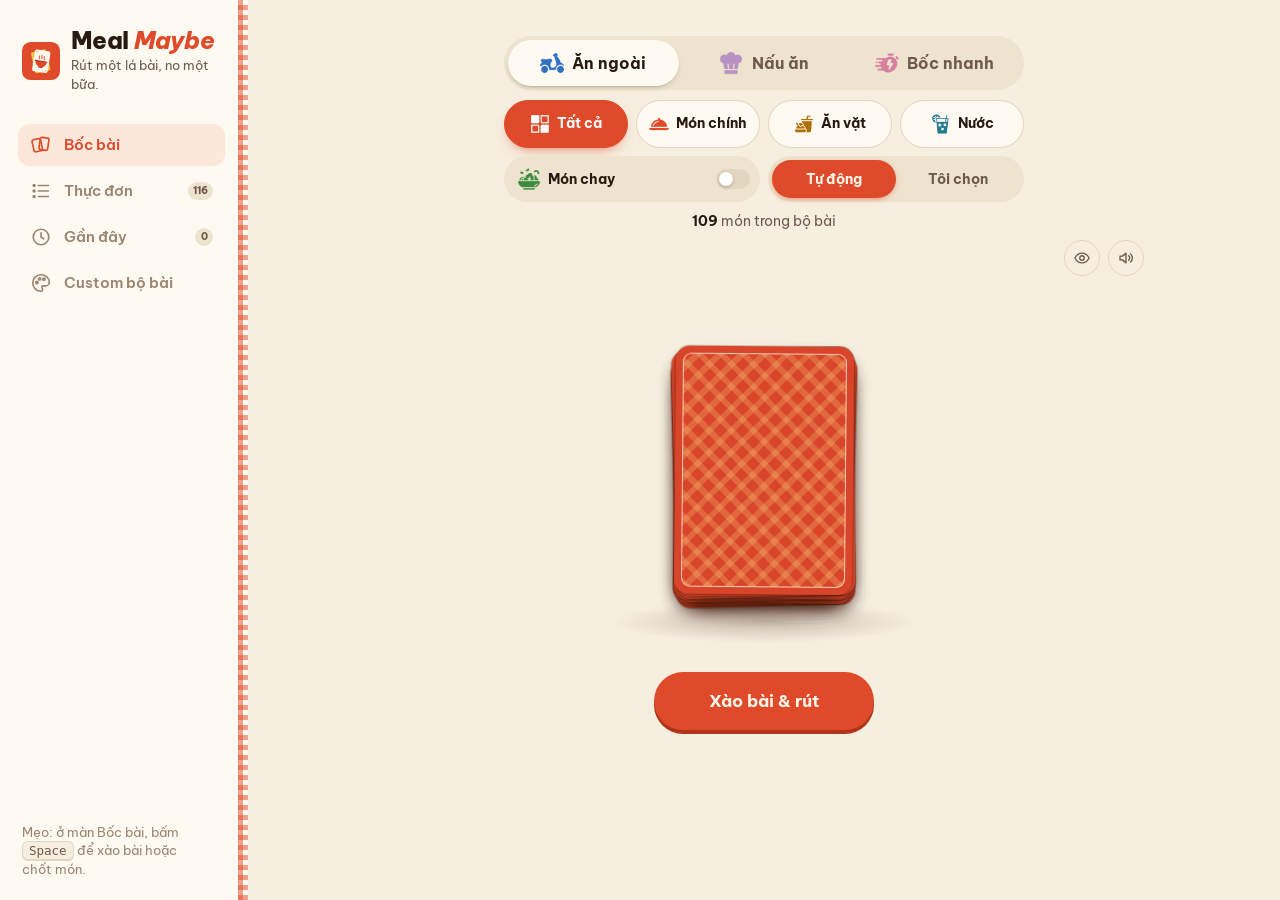
==== commit da475e9a: "Add "Bốc nhanh" quick-draw deck from a typed list - Third option on the deck switch (Ăn ngoài / Nấu " ====
--- a/index.html
+++ b/index.html
@@ -31,13 +31,30 @@
     <main class="app">
       <!-- Bốc bài -->
       <section class="view" id="view-spin">
-        <div class="where-switch" id="whereSeg" role="radiogroup" aria-label="Ăn ngoài hay nấu ăn">
+        <div class="where-switch" id="whereSeg" role="radiogroup" aria-label="Chọn bộ bài">
           <label><input type="radio" name="where" value="out"><span><b><i class="mode-icon" data-m="out" aria-hidden="true"></i></b> Ăn ngoài</span></label>
           <label><input type="radio" name="where" value="cook"><span><b><i class="mode-icon" data-m="cook" aria-hidden="true"></i></b> Nấu ăn</span></label>
+          <label class="where-quick"><input type="radio" name="where" value="quick"><span><b><i class="quick-icon" aria-hidden="true"></i></b> Bốc nhanh</span></label>
         </div>
         <div class="chips" id="spinChips" aria-label="Loại món để bốc bài"></div>
+        <!-- Bốc nhanh: danh sách gõ tay, không thuộc Thực đơn -->
+        <section class="quick-box" id="quickBox" aria-label="Danh sách bốc nhanh" hidden>
+          <button type="button" class="quick-summary" id="quickSummary" hidden></button>
+          <div class="quick-edit" id="quickEdit">
+            <div class="quick-head">
+              <label for="quickText"><i class="quick-icon" aria-hidden="true"></i> Danh sách món</label>
+              <button type="button" class="link" id="quickClear">Xoá hết</button>
+              <button type="button" class="btn small quick-done" id="quickDone">Xong</button>
+            </div>
+            <div class="quick-editor" id="quickEditor">
+              <ol class="quick-bullets" id="quickBullets" aria-hidden="true"></ol>
+              <textarea id="quickText" wrap="off" spellcheck="false" autocomplete="off" maxlength="2000" aria-describedby="quickHint" placeholder="Mỗi dòng một món&#10;Phở bò&#10;Cơm tấm"></textarea>
+            </div>
+            <p class="field-hint" id="quickHint">Mỗi dòng một món, cần ít nhất 2 món. Ít hơn 8 món thì mỗi món tự nhân bản (số bản bằng nhau) cho đủ ít nhất 8 lá. Danh sách được nhớ lại nhưng không thêm vào Thực đơn.</p>
+          </div>
+        </section>
         <div class="spin-tools" id="spinTools">
-          <label class="tool-btn veg-toggle"><i class="veg-icon" aria-hidden="true"></i><span>Món chay</span><input type="checkbox" class="switch sm" id="vegBtn" role="switch"></label>
+          <label class="tool-btn veg-toggle" id="vegToggle"><i class="veg-icon" aria-hidden="true"></i><span>Món chay</span><input type="checkbox" class="switch sm" id="vegBtn" role="switch"></label>
           <div class="mini-seg" id="modeSeg" role="radiogroup" aria-label="Cách rút bài">
             <label><input type="radio" name="drawMode" value="auto"><span>Tự động</span></label>
             <label><input type="radio" name="drawMode" value="manual"><span>Tôi chọn</span></label>
--- a/styles.css
+++ b/styles.css
@@ -618,7 +618,7 @@
 /* Tim ở góc trên bên phải, ngang hàng chất bài góc trái */
 .face-hearts {
   position: absolute;
-  top: calc(var(--cw) * .081); /* giữa tim ngang giữa chất bài góc trái */
+  top: calc(var(--cw) * .098); /* hạ xuống cho cân với chất bài góc trái (chất bài nặng phần dưới) */
   right: calc(var(--cw) * .085);
   font-size: max(10.6px, calc(var(--cw) * .0875)); /* to hơn 25% so với .07 */
   line-height: 1;
@@ -904,6 +904,11 @@
   bottom: calc(84px + env(safe-area-inset-bottom));
   z-index: 45;
   max-width: min(360px, calc(100% - 32px));
+  transition: bottom .2s;
+}
+/* Điện thoại: thông báo (VD "Đã xoá … · Hoàn tác") cũng nằm trên thanh tab, đẩy bong bóng lên trên nó */
+@media (max-width: 959px) {
+  body:has(#toast:not([hidden])) .quip-float { bottom: calc(142px + env(safe-area-inset-bottom)); }
 }
 .quip-float::before {
   content: "🃏";
@@ -1538,6 +1543,55 @@
   pointer-events: none;
 }
 .swatch.custom.on::after { content: ""; }
+button.swatch { flex: none; padding: 0; border: 0; }
+button.swatch:focus-visible { outline: 2.5px solid var(--tomato); outline-offset: 5px; }
+.swatch.custom[aria-expanded="true"] { box-shadow: inset 0 0 0 1px rgb(0 0 0 / .15), 0 0 0 2px var(--surface), 0 0 0 4px var(--ink); }
+
+/* Bảng chọn màu riêng: Sắc màu + Độ sáng (mặc định cả hai ở giữa) */
+.hue-panel {
+  --h: 180;
+  --pick: #3DC2C2;
+  display: grid;
+  gap: 12px;
+  margin-top: 12px;
+  padding: 12px 14px;
+  border: 1px solid var(--line);
+  border-radius: 14px;
+  background: var(--surface-2);
+}
+.hue-row { display: grid; grid-template-columns: 62px minmax(0, 1fr); align-items: center; gap: 10px; font-size: 12.5px; font-weight: 700; color: var(--ink-2); }
+.hue-row input[type="range"] {
+  -webkit-appearance: none;
+  appearance: none;
+  width: 100%;
+  height: 16px;
+  margin: 0;
+  border-radius: 999px;
+  box-shadow: inset 0 0 0 1px rgb(0 0 0 / .12);
+  cursor: pointer;
+}
+.hue-range { background: linear-gradient(90deg, hsl(0 70% 50%), hsl(60 70% 50%), hsl(120 70% 50%), hsl(180 70% 50%), hsl(240 70% 50%), hsl(300 70% 50%), hsl(360 70% 50%)); }
+.light-range { background: linear-gradient(90deg, hsl(var(--h) 70% 10%), hsl(var(--h) 70% 50%), hsl(var(--h) 70% 90%)); }
+.hue-row input[type="range"]::-webkit-slider-thumb {
+  -webkit-appearance: none;
+  width: 26px;
+  height: 26px;
+  border: 3px solid #fff;
+  border-radius: 50%;
+  background: var(--pick);
+  box-shadow: 0 1px 5px rgb(0 0 0 / .35);
+}
+.hue-row input[type="range"]::-moz-range-thumb {
+  width: 20px;
+  height: 20px;
+  border: 3px solid #fff;
+  border-radius: 50%;
+  background: var(--pick);
+  box-shadow: 0 1px 5px rgb(0 0 0 / .35);
+}
+.hue-row input[type="range"]:focus-visible { outline: 2.5px solid var(--tomato); outline-offset: 3px; }
+.hue-foot { display: flex; align-items: center; justify-content: space-between; }
+.hue-preview { width: 44px; height: 26px; border-radius: 8px; background: var(--pick); box-shadow: inset 0 0 0 1px rgb(0 0 0 / .15); }
 
 .back-pick { width: 72px; height: 100px; border-radius: 12px; }
 .back-pick + .field-hint { flex: 1; margin: 0; }
@@ -1637,6 +1691,22 @@
 .food-form-body { display: flex; flex-direction: column; gap: 14px; padding-top: 2px; }
 .form-error { margin: 0; padding: 10px 20px; border-top: 1px solid var(--line); color: var(--tomato-deep); font-size: 13.5px; font-weight: 700; }
 @media (min-width: 640px) { .sheet.food-sheet { width: min(480px, calc(100% - 32px)); } }
+/* Điện thoại: popup thêm / sửa món nằm ở phần trên màn hình, chừa phần dưới cho bàn phím */
+@media (max-width: 639px) {
+  .sheet.food-sheet {
+    margin: 0 0 auto;
+    max-height: 88vh;
+    max-height: 88dvh;
+    border-radius: 0 0 22px 22px;
+    border-width: 0 0 1px;
+    padding-top: env(safe-area-inset-top);
+  }
+  .sheet.food-sheet[open] { animation-name: sheet-down; }
+  .food-sheet .sheet-foot { padding-bottom: 14px; }
+  .food-sheet .sheet-foot .btn { padding: 0 14px; white-space: nowrap; }
+  .food-sheet .sheet-foot .btn[data-close] { flex: 0 0 96px; } /* nút Huỷ gọn, chừa chỗ cho "Thêm vào thực đơn" một dòng */
+}
+@keyframes sheet-down { from { opacity: 0; transform: translateY(-16px); } }
 
 /* Nút Thêm món cạnh tiêu đề Thực đơn */
 /* Hàng "Thực đơn · N món · + Thêm món" dính trên cùng khi cuộn danh sách */
@@ -1925,7 +1995,7 @@
   font-size: 14px;
   font-weight: 700;
 }
-#spinTools .veg-toggle > span { flex: 1; text-align: left; }
+#spinTools .veg-toggle > span { flex: 1; text-align: left; white-space: nowrap; }
 #spinTools .veg-toggle .veg-icon { width: 22px; height: 22px; }
 #spinTools .veg-toggle:hover { background: color-mix(in srgb, var(--ink) 6%, var(--surface-2)); }
 #spinTools .veg-toggle:has(:checked) { background: color-mix(in srgb, var(--veg) 18%, var(--surface-2)); }
@@ -1941,6 +2011,8 @@
 }
 
 #view-spin .pool-note { margin-top: 10px; font-size: 13.5px; }
+/* Tự động / Tôi chọn: ô đang chọn tô cam */
+#modeSeg input:checked + span { background: var(--tomato); color: var(--on-tomato); box-shadow: 0 2px 6px -2px color-mix(in srgb, var(--tomato) 70%, transparent); }
 
 /* Màn rộng: loại món thành hàng ngang icon + chữ */
 @media (min-width: 640px) {
@@ -1956,3 +2028,197 @@
 }
 
 @media (prefers-color-scheme: dark) { .form-error { color: var(--tomato); } }
+
+/* ===== Bốc bài trên desktop: bộ bài ở giữa, cả màn vừa khít chiều cao cửa sổ (màn rộng nhưng thấp không phải cuộn) =====
+   Sân khấu và lá bài co theo chiều cao cửa sổ (tỉ lệ sân khấu / lá giữ như bản 500px / 178px);
+   nút Xào bài kéo sát lên phần trống dưới bộ bài. */
+@media (min-width: 960px) {
+  #view-spin { --stage-h: clamp(320px, calc((100vh - 340px) / .88), 500px); }
+  #view-spin .stage { height: var(--stage-h); --cw: calc(var(--stage-h) * .356); --ch: calc(var(--cw) * 1.393); }
+  /* Nằm trên các lá khi xoè bài để luôn bấm được (VD "Chọn ngẫu nhiên") */
+  #view-spin .actions { position: relative; z-index: 7; margin-top: calc(var(--stage-h) * -.12); }
+  #view-spin .quip { bottom: calc(var(--stage-h) * .12 + 6px); } /* lời bình không bị nút che */
+}
+
+/* ===== Bốc nhanh: bộ bài gõ tay, màu hồng điện, icon đồng hồ tia chớp (gốc icons/quick.png),
+   mặt lá in hình dao nĩa (gốc icons/cutlery.png). Icon nhúng thẳng như chất bài để chạy được với file:// ===== */
+:root { --quick: #C42F78; --on-quick: #FFF4F9; }
+@media (prefers-color-scheme: dark) { :root { --quick: #F06AAE; --on-quick: #2A0C1B; } }
+[data-cat="quick"] { --c: var(--quick); --suit: url("[data-uri]"); --suit-ink: url("[data-uri]"); }
+.quick-icon {
+  display: inline-block;
+  flex: none;
+  width: 1.15em;
+  height: 1.15em;
+  vertical-align: -0.2em;
+  background: var(--quick);
+  -webkit-mask: url("[data-uri]") center / contain no-repeat;
+  mask: url("[data-uri]") center / contain no-repeat;
+}
+.cutlery {
+  width: 54%;
+  height: 72%;
+  background: var(--c);
+  opacity: .5;
+  -webkit-mask: url("[data-uri]") center / contain no-repeat;
+  mask: url("[data-uri]") center / contain no-repeat;
+}
+.mini-face .cutlery { width: 50%; height: 66%; }
+
+/* Nút gạt thành 3 ô: Ăn ngoài / Nấu ăn / Bốc nhanh */
+#whereSeg { grid-template-columns: repeat(3, minmax(0, 1fr)); }
+#whereSeg span { white-space: nowrap; }
+.where-switch input:not(:checked) + span .quick-icon { opacity: .55; }
+.where-quick input:checked + span { color: var(--quick); }
+@media (max-width: 479px) {
+  #view-spin #whereSeg span { gap: 5px; font-size: 14px; letter-spacing: -.01em; }
+  #view-spin #whereSeg b { font-size: 18px; }
+}
+@media (max-width: 359px) {
+  #view-spin #whereSeg span { flex-direction: column; gap: 1px; height: 52px; font-size: 12px; line-height: 1.1; }
+}
+
+/* Khung Bốc nhanh: thay chỗ hàng loại món */
+.quick-box { width: 100%; max-width: 520px; margin: 0 auto; transition: opacity .2s; }
+.quick-box.locked { pointer-events: none; opacity: .5; }
+.quick-edit {
+  padding: 10px 12px 12px;
+  border: 1.5px solid color-mix(in srgb, var(--quick) 28%, var(--line));
+  border-radius: 18px;
+  background: var(--surface);
+  animation: quick-open .22s cubic-bezier(.2, .9, .3, 1);
+}
+@keyframes quick-open { from { opacity: 0; transform: translateY(-4px); } }
+.quick-head { display: flex; align-items: center; gap: 6px; min-height: 36px; margin-bottom: 6px; }
+.quick-head label { display: inline-flex; align-items: center; gap: 6px; font-size: 14.5px; font-weight: 800; white-space: nowrap; }
+.quick-head label .quick-icon { width: 20px; height: 20px; }
+.quick-head .link { margin-left: auto; white-space: nowrap; }
+.quick-done { height: 34px; padding: 0 16px; background: var(--quick); color: var(--on-quick); font-size: 13.5px; }
+.quick-done:hover { filter: brightness(1.06); }
+
+/* Ô nhập: giấy thực đơn kẻ dòng chấm, mỗi dòng một chấm đầu dòng màu Bốc nhanh */
+.quick-editor {
+  --qlh: 34px;
+  --qpad: 6px;
+  position: relative;
+  overflow: hidden;
+  border: 1.5px solid var(--line);
+  border-radius: 12px;
+  background: var(--bg);
+  transition: border-color .15s, box-shadow .15s;
+}
+.quick-editor:focus-within { border-color: var(--quick); box-shadow: 0 0 0 3px color-mix(in srgb, var(--quick) 20%, transparent); }
+.quick-editor textarea {
+  --rows: 3;
+  display: block;
+  width: 100%;
+  height: calc(var(--rows) * var(--qlh) + 2 * var(--qpad));
+  margin: 0;
+  padding: var(--qpad) 12px var(--qpad) 36px;
+  border: 0;
+  outline: none;
+  resize: none;
+  overflow-x: hidden;
+  overflow-y: auto;
+  scrollbar-width: thin;
+  background:
+    radial-gradient(circle at 2px calc(var(--qlh) - 4px), color-mix(in srgb, var(--ink-3) 55%, transparent) .9px, transparent 1.4px)
+    0 var(--qpad) / 6px var(--qlh) repeat local;
+  background-origin: border-box;
+  background-clip: content-box; /* kẻ chấm chỉ ở phần chữ, không chạy dưới chấm đầu dòng */
+  color: var(--ink);
+  font-family: inherit;
+  font-size: 16px; /* 16px: iPhone không tự phóng to khi gõ */
+  font-weight: 600;
+  line-height: var(--qlh);
+  white-space: pre;
+  transition: height .15s;
+}
+.quick-editor textarea::placeholder { color: var(--ink-3); font-weight: 500; }
+.quick-bullets {
+  position: absolute;
+  top: var(--qpad);
+  left: 0;
+  width: 36px;
+  margin: 0;
+  padding: 0;
+  list-style: none;
+  pointer-events: none;
+}
+.quick-bullets li { position: relative; height: var(--qlh); }
+.quick-bullets li::before {
+  content: "";
+  position: absolute;
+  left: 15px;
+  top: 50%;
+  width: 9px;
+  height: 9px;
+  margin-top: -4.5px;
+  border-radius: 50%;
+  background: var(--quick);
+  box-shadow: 0 0 0 3px color-mix(in srgb, var(--quick) 16%, transparent);
+  transition: opacity .15s, transform .15s;
+}
+.quick-bullets li.off::before { opacity: .3; box-shadow: none; transform: scale(.75); }
+.quick-bullets li.dup::before { background: transparent; border: 1.5px solid var(--quick); }
+.quick-bullets li.pop::before { animation: bullet-pop .34s cubic-bezier(.2, 1.6, .4, 1); }
+@keyframes bullet-pop { from { transform: scale(0); } 60% { transform: scale(1.35); } }
+/* Chưa gõ gì: chỉ hiện chấm dòng đầu, các dòng gợi ý có chấm nhạt */
+.quick-editor:has(textarea:placeholder-shown) .quick-bullets li::before { opacity: .45; }
+.quick-edit .field-hint { margin: 8px 2px 0; }
+
+/* Khung thu gọn: một dòng tóm tắt, bấm để sửa */
+.quick-summary {
+  display: flex;
+  align-items: center;
+  gap: 8px;
+  width: 100%;
+  height: 48px;
+  padding: 0 8px 0 14px;
+  border: 1.5px solid color-mix(in srgb, var(--quick) 28%, var(--line));
+  border-radius: 999px;
+  background: var(--surface);
+  font-size: 14px;
+  text-align: left;
+  cursor: pointer;
+  transition: background .15s, border-color .15s;
+}
+.quick-summary:hover { border-color: var(--quick); }
+.quick-summary .quick-icon { width: 20px; height: 20px; }
+.quick-summary b { flex: none; font-weight: 800; }
+.quick-sum-names {
+  flex: 1;
+  min-width: 0;
+  overflow: hidden;
+  color: var(--ink-2);
+  font-weight: 500;
+  white-space: nowrap;
+  text-overflow: ellipsis;
+}
+.quick-sum-edit {
+  flex: none;
+  display: inline-flex;
+  align-items: center;
+  gap: 4px;
+  height: 32px;
+  padding: 0 12px 0 10px;
+  border-radius: 999px;
+  background: color-mix(in srgb, var(--quick) 14%, transparent);
+  color: var(--quick);
+  font-size: 13px;
+  font-weight: 700;
+}
+.quick-sum-edit svg { width: 15px; height: 15px; }
+
+/* Bốc nhanh chỉ còn nút Tự động / Tôi chọn: chiếm cả hàng */
+#spinTools.quick { grid-template-columns: minmax(0, 1fr); }
+
+/* Lá bản sao khi nhân bản: viền loé màu Bốc nhanh */
+.card.clone .card-back { animation: clone-glow .5s ease-out; }
+@keyframes clone-glow {
+  from { box-shadow: 0 0 0 3px var(--quick), 0 0 22px 4px color-mix(in srgb, var(--quick) 60%, transparent); }
+}
+
+@media (prefers-reduced-motion: reduce) {
+  .quick-edit, .quick-bullets li.pop::before, .card.clone .card-back { animation: none; }
+}
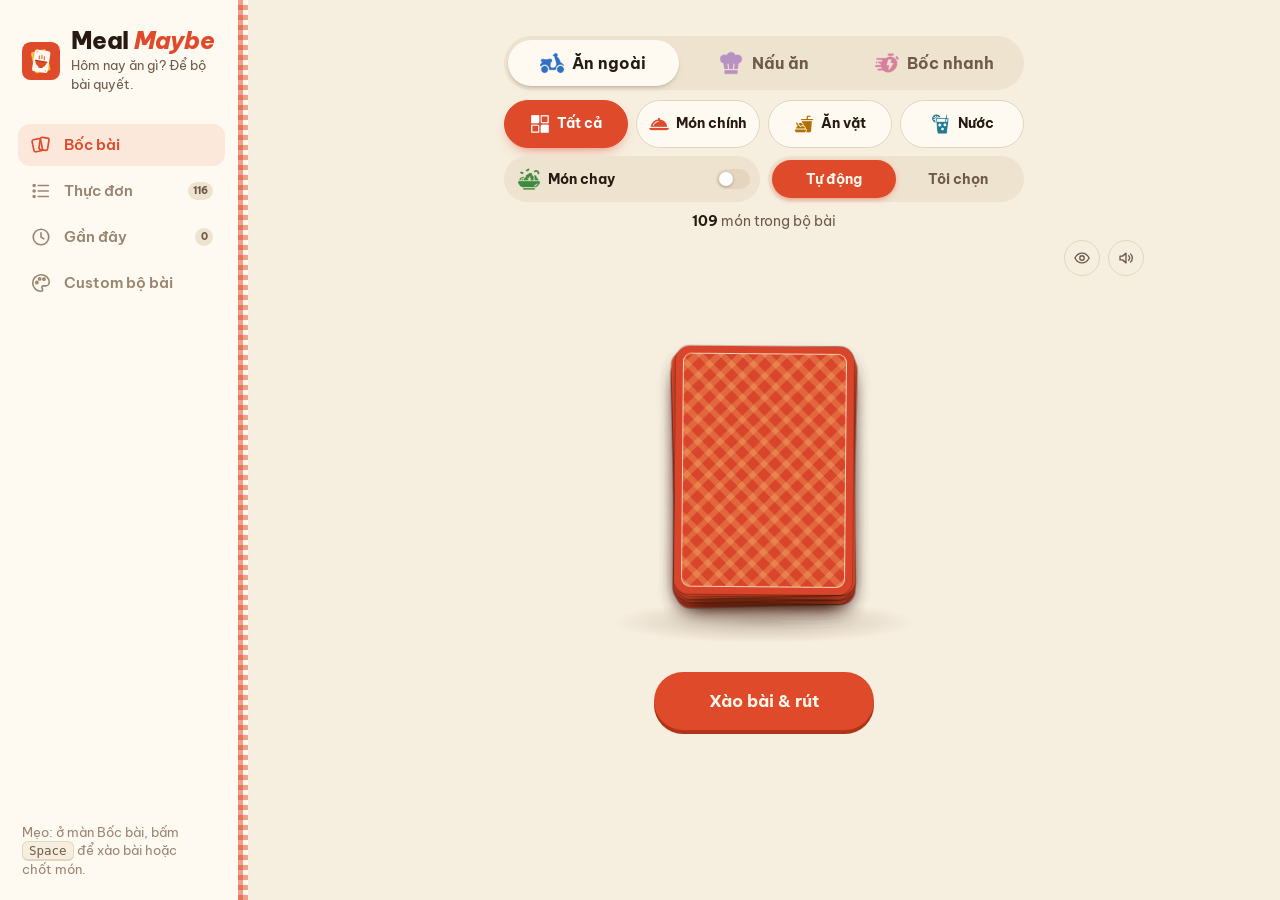
==== commit 771b8c61: "Add one-time "Có gì mới" notice for new features - Shows once per device when there are features it " ====
--- a/index.html
+++ b/index.html
@@ -193,7 +193,7 @@
             <div class="panel-head">
               <div>
                 <h2 id="talkTitle">Bộ bài biết nói</h2>
-                <p class="panel-sub">Bình luận khi bạn xào, rút và chốt món.</p>
+                <p class="panel-sub">Dex bình luận khi bạn xào, rút và chốt món.</p>
               </div>
               <input type="checkbox" class="switch" id="quipToggle" role="switch" aria-labelledby="talkTitle">
             </div>
@@ -283,6 +283,23 @@
     </div>
   </dialog>
 
+  <!-- Có gì mới: hiện một lần khi app có tính năng mới mà máy này chưa xem -->
+  <dialog class="sheet news-sheet" id="newsDialog" aria-labelledby="newsTitle">
+    <div class="sheet-head">
+      <div>
+        <h2 id="newsTitle">Có gì mới</h2>
+        <p class="sheet-sub">Dex, bộ bài của bạn, vừa học thêm vài chiêu.</p>
+      </div>
+      <button type="button" class="icon-btn" data-close aria-label="Đóng" title="Đóng"></button>
+    </div>
+    <div class="sheet-body">
+      <ul class="news-list" id="newsList"></ul>
+    </div>
+    <div class="sheet-foot">
+      <button type="button" class="btn primary" data-close>Đã hiểu</button>
+    </div>
+  </dialog>
+
   <p class="quip quip-float" id="quipFloat" role="status" title="Bấm để tắt" hidden></p>
   <div class="toast" id="toast" role="status" hidden></div>
 
--- a/styles.css
+++ b/styles.css
@@ -2222,3 +2222,98 @@
 @media (prefers-reduced-motion: reduce) {
   .quick-edit, .quick-bullets li.pop::before, .card.clone .card-back { animation: none; }
 }
+
+/* ===== Có gì mới: hộp thông báo tính năng mới (hiện một lần) ===== */
+@media (min-width: 640px) { .sheet.news-sheet { width: min(520px, calc(100% - 32px)); } }
+.news-list { display: grid; gap: 12px; margin: 0; padding: 0; list-style: none; }
+.news-item {
+  --c: var(--tomato);
+  padding: 14px 16px 16px;
+  border: 1.5px solid color-mix(in srgb, var(--c) 26%, var(--line));
+  border-radius: 18px;
+  background: var(--surface);
+}
+.news-item[data-news="quick"] { --c: var(--quick); }
+.news-item[data-news="talk"] { --c: var(--cook); }
+.news-head { display: flex; align-items: center; gap: 11px; }
+.news-badge {
+  display: grid;
+  flex: none;
+  place-items: center;
+  width: 42px;
+  height: 42px;
+  border-radius: 13px;
+  background: color-mix(in srgb, var(--c) 14%, transparent);
+  font-size: 21px;
+}
+.news-badge .quick-icon { width: 24px; height: 24px; }
+.sheet-body .news-head h3 { flex: 1; margin: 0; color: var(--ink); font-size: 16px; font-weight: 800; }
+.news-tag {
+  flex: none;
+  padding: 3px 9px;
+  border-radius: 999px;
+  background: var(--c);
+  color: #fff;
+  font-size: 11px;
+  font-weight: 800;
+  letter-spacing: .04em;
+  text-transform: uppercase;
+}
+.news-item > p { margin: 10px 0 0; color: var(--ink-2); font-size: 13.5px; text-wrap: pretty; }
+.news-personas { display: grid; gap: 8px; margin: 10px 0 0; padding: 0; list-style: none; }
+.news-persona {
+  display: grid;
+  grid-template-columns: auto minmax(0, 1fr) auto;
+  align-items: center;
+  gap: 10px;
+  padding: 10px 10px 10px 12px;
+  border-radius: 14px;
+  background: var(--bg);
+}
+.news-persona-emoji { font-size: 24px; line-height: 1; }
+.news-persona-main { display: grid; gap: 2px; min-width: 0; }
+.news-persona-main b { font-size: 14px; }
+.news-persona-line {
+  padding: 0;
+  border: 0;
+  background: none;
+  color: var(--ink-2);
+  font-size: 12.5px;
+  font-weight: 500; /* không in nghiêng: font chỉ có bản nghiêng nét 800, đọc nặng */
+  line-height: 1.4;
+  text-align: left;
+  cursor: pointer;
+}
+.news-persona-line:hover { color: var(--ink); }
+.news-use {
+  display: inline-flex;
+  align-items: center;
+  gap: 4px;
+  height: 32px;
+  padding: 0 13px;
+  border: 1.5px solid var(--line);
+  border-radius: 999px;
+  background: var(--surface);
+  font-size: 13px;
+  font-weight: 700;
+  white-space: nowrap;
+  cursor: pointer;
+}
+.news-use:hover { border-color: var(--c); }
+.news-use svg { width: 15px; height: 15px; }
+.news-use[aria-pressed="true"] { border-color: var(--c); background: var(--c); color: #fff; }
+.news-cta {
+  display: inline-flex;
+  align-items: center;
+  gap: 2px;
+  margin-top: 12px;
+  padding: 0;
+  border: 0;
+  background: none;
+  color: var(--c);
+  font-size: 14px;
+  font-weight: 800;
+  cursor: pointer;
+}
+.news-cta svg { width: 17px; height: 17px; transform: rotate(180deg); transition: translate .15s; }
+.news-cta:hover svg { translate: 3px 0; }
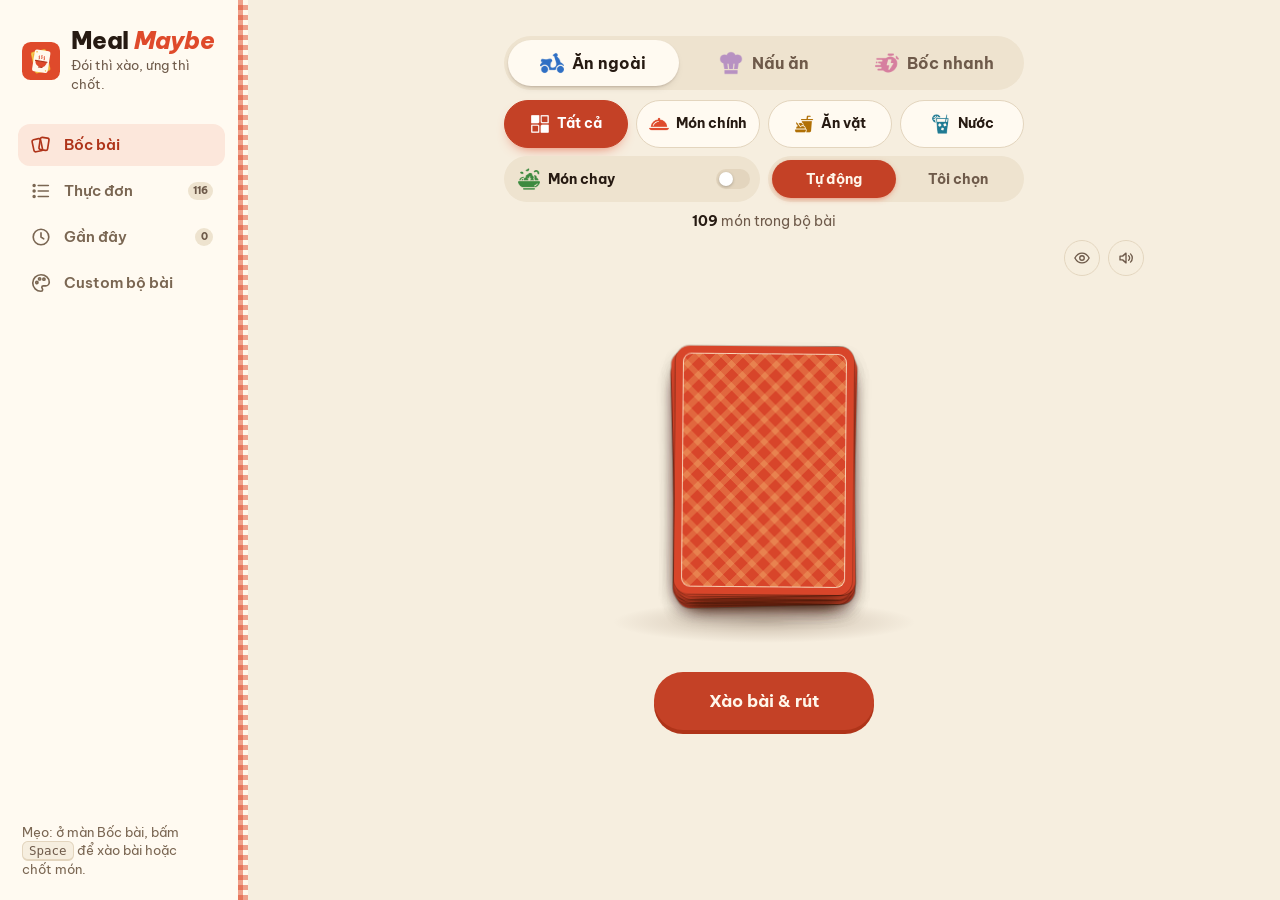
==== commit 548676b8: "Add multi-select delete in Thực đơn and a demo-menu popup - "Chọn" button beside "+ Thêm món": tap c" ====
--- a/index.html
+++ b/index.html
@@ -78,7 +78,15 @@
           <div class="list-head menu-head">
             <h2>Thực đơn</h2>
             <span class="muted" id="menuCount"></span>
+            <button type="button" class="btn ghost small select-btn" id="selectBtn"></button>
             <button type="button" class="btn primary small add-btn" id="addFoodBtn"></button>
+            <!-- Chế độ chọn nhiều: thay hàng tiêu đề bằng thanh thao tác -->
+            <div class="select-bar" id="selectBar" hidden>
+              <button type="button" class="icon-btn" id="selectCancel" aria-label="Thoát chọn nhiều" title="Thoát chọn nhiều"></button>
+              <span class="select-count" id="selectCount" aria-live="polite"></span>
+              <button type="button" class="link" id="selectAll"></button>
+              <button type="button" class="btn primary small" id="selectDelete"></button>
+            </div>
           </div>
           <div class="chips small" id="menuChips" aria-label="Lọc thực đơn"></div>
           <div class="group-by">
@@ -300,6 +308,28 @@
     </div>
   </dialog>
 
+  <!-- Thực đơn demo: hiện ở 2 lần đầu vào Thực đơn -->
+  <dialog class="sheet demo-sheet" id="demoDialog" aria-labelledby="demoTitle">
+    <div class="sheet-head">
+      <div>
+        <h2 id="demoTitle">Thực đơn này chỉ là demo</h2>
+        <p class="sheet-sub">Các món có sẵn chỉ để bạn thử cho biết.</p>
+      </div>
+      <button type="button" class="icon-btn" data-close aria-label="Đóng" title="Đóng"></button>
+    </div>
+    <div class="sheet-body">
+      <p>Mỗi người một khẩu vị, nên bạn hãy <b>tự tạo thực đơn riêng</b> để lần nào bốc bài cũng ra món hợp gu:</p>
+      <ul>
+        <li>Xoá bớt món không hợp: bấm <b>Chọn</b> để xoá cùng lúc nhiều món.</li>
+        <li>Thêm những món bạn hay ăn bằng nút <b>+ Thêm món</b>.</li>
+      </ul>
+    </div>
+    <div class="sheet-foot">
+      <button type="button" class="btn ghost" data-act="select">Xoá bớt món</button>
+      <button type="button" class="btn primary" data-close>Đã hiểu</button>
+    </div>
+  </dialog>
+
   <p class="quip quip-float" id="quipFloat" role="status" title="Bấm để tắt" hidden></p>
   <div class="toast" id="toast" role="status" hidden></div>
 
--- a/styles.css
+++ b/styles.css
@@ -4,7 +4,7 @@
   --surface-2: #EEE3CF;
   --ink: #261A12;
   --ink-2: #6E5A4A;
-  --ink-3: #9A8571;
+  --ink-3: #7A6652; /* đủ tương phản 4.5:1 trên nền giấy */
   --line: #E3D5BE;
   --tomato: #DF4A2B;
   --tomato-deep: #AF3419;
@@ -26,6 +26,12 @@
   --shadow: 0 1px 0 rgb(70 35 10 / .05), 0 12px 28px -18px rgb(70 35 10 / .45);
   --gutter: 16px;
   --wrap: 480px;
+  /* Nền màu có chữ trắng (nút, ô đang chọn): chế độ tối pha thêm đen cho chữ dễ đọc */
+  --fill-k: 88%;
+  --raised: var(--surface); /* ô đang chọn trong thanh gạt nền --surface-2 */
+  --switch-off: var(--line);
+  --accent-text: var(--tomato-deep); /* chữ màu cà chua trên nền giấy: dùng tông đậm cho dễ đọc */
+  --swatch-ring: rgb(0 0 0 / .15); /* viền mảnh quanh ô màu (tối: viền sáng để màu tối không chìm) */
   color-scheme: light;
 }
 
@@ -36,8 +42,14 @@
     --surface-2: #2D231B;
     --ink: #F4EADB;
     --ink-2: #BCA893;
-    --ink-3: #8C7966;
+    --ink-3: #9C8873;
     --line: #3A2E24;
+    --cream: #E8DDC9; /* mặt lá bài bớt chói trên nền tối */
+    --fill-k: 70%;
+    --raised: #45382C;
+    --switch-off: #5A4A3C;
+    --accent-text: var(--tomato);
+    --swatch-ring: rgb(255 255 255 / .22);
     --tomato: #EE5E3E;
     --tomato-deep: #A83518;
     --snack: #E3A232;
@@ -203,9 +215,9 @@
 .chip[data-filter] { --c: var(--tomato); }
 .chip[data-filter="snack"] { --c: var(--snack); }
 .chip[data-filter="drink"] { --c: var(--teal); }
-.chip[aria-pressed="true"] { background: var(--c); border-color: var(--c); color: #fff; }
+.chip[aria-pressed="true"] { background: color-mix(in srgb, var(--c) var(--fill-k), #000); border-color: color-mix(in srgb, var(--c) var(--fill-k), #000); color: #fff; }
 .chip[aria-pressed="true"] .suit { background: #fff; }
-.chip[aria-pressed="true"] small { color: inherit; opacity: .7; }
+.chip[aria-pressed="true"] small { color: inherit; opacity: .92; }
 
 .pool-note {
   margin: 12px 0 0;
@@ -393,46 +405,47 @@
 :root { --spark: 255 240 196; }
 .back-light { --spark: 160 104 18; }
 
-/* Cầu vồng (id "foil" giữ nguyên để không mất lựa chọn đã lưu):
-   các vòng cung cầu vồng xoay quanh góc lá như thẻ hologram + một vệt bóng sáng lướt chéo.
-   Nền tối: hoà kiểu overlay cho màu rực; nền sáng: multiply để màu vẫn hiện. */
-[data-back-fx="foil"] .fx { mix-blend-mode: overlay; }
-.back-light[data-back-fx="foil"] .fx { mix-blend-mode: multiply; opacity: .55; }
-[data-back-fx="foil"] .fx::before {
-  content: "";
-  position: absolute;
-  left: -110%;
-  top: -79%;
-  width: 220%;
-  aspect-ratio: 1;
-  background: repeating-conic-gradient(from 0deg,
-    #FF6B6B 0deg, #FFB86B 9deg, #F7F06D 18deg, #7CF29A 27deg, #56CFFF 36deg, #9D8CFF 45deg, #FF7AD9 54deg, #FF6B6B 60deg);
-  opacity: .7;
-  animation: rainbow-spin 7s linear infinite;
-  animation-delay: calc(var(--k, 0) * -.5s);
-}
-/* Xoay đúng một chu kỳ màu (60°) nên vòng lặp liền mạch */
-@keyframes rainbow-spin { to { transform: rotate(60deg); } }
+/* Cầu vồng (id "foil" giữ nguyên để không mất lựa chọn đã lưu): thẻ hologram.
+   Một dải cầu vồng chéo mềm (đỏ → tím) quét qua lại trên lá, kèm vệt sáng trắng mảnh đi trước nó;
+   ngoài dải đó lá vẫn giữ nguyên màu và vân. Nền tối: hoà screen (chỉ sáng lên, không đục màu);
+   nền sáng: multiply thành các tông pastel. */
+[data-back-fx="foil"] .fx {
+  mix-blend-mode: screen;
+  opacity: .55;
+  /* Vân kim tuyến mảnh chéo (như mặt foil nhiễu xạ), rất nhẹ, đứng yên */
+  background: repeating-linear-gradient(112deg, rgb(255 255 255 / .09) 0 calc(1 * var(--u)), transparent calc(1 * var(--u)) calc(3 * var(--u)));
+}
+.back-light[data-back-fx="foil"] .fx {
+  mix-blend-mode: multiply;
+  opacity: .5;
+  background: repeating-linear-gradient(112deg, rgb(0 0 0 / .05) 0 calc(1 * var(--u)), transparent calc(1 * var(--u)) calc(3 * var(--u)));
+}
+[data-back-fx="foil"] .fx::before,
 [data-back-fx="foil"] .fx::after {
   content: "";
   position: absolute;
-  inset: -50%;
-  background: linear-gradient(115deg, transparent 40%, rgb(255 255 255 / .75) 49%, rgb(255 255 255 / .95) 50%, rgb(255 255 255 / .75) 51%, transparent 60%);
-  animation: sheen 3.6s ease-in-out infinite alternate;
-  animation-delay: calc(var(--k, 0) * -.3s);
-}
-@keyframes sheen { from { transform: translate(-32%, -20%); } to { transform: translate(32%, 20%); } }
-
-/* Ở lá xem trước: cầu vồng xoay và vệt sáng chạy theo chuột */
-[data-back-fx="foil"] .back-preview.hovering .fx::before {
-  animation: none;
-  transform: rotate(calc(var(--mx, 0) * 120deg + var(--my, 0) * 40deg));
-  transition: transform .15s ease-out;
-}
+  inset: -60% -25%;
+  animation: holo-sweep 5.4s ease-in-out infinite alternate;
+  animation-delay: calc(var(--k, 0) * -.45s);
+}
+[data-back-fx="foil"] .fx::before {
+  background: linear-gradient(112deg,
+    transparent 33%,
+    #FF6E8E 38%, #FFB85C 41%, #F4EF72 44%, #6CEFB4 47%, #5AD3FF 50%, #8C9CFF 53%, #EE8CFF 56%,
+    transparent 62%);
+}
+/* Vệt sáng đi trước dải cầu vồng một chút */
+[data-back-fx="foil"] .fx::after {
+  background: linear-gradient(112deg, transparent 25%, rgb(255 255 255 / .3) 28.5%, rgb(255 255 255 / .65) 30%, rgb(255 255 255 / .3) 31.5%, transparent 35%);
+}
+@keyframes holo-sweep { from { transform: translateX(-30%); } to { transform: translateX(30%); } }
+
+/* Ở lá xem trước: dải cầu vồng chạy theo chuột */
+[data-back-fx="foil"] .back-preview.hovering .fx::before,
 [data-back-fx="foil"] .back-preview.hovering .fx::after {
   animation: none;
-  transform: translate(calc(var(--mx, 0) * -64%), calc(var(--my, 0) * -40%));
-  transition: transform .12s ease-out;
+  transform: translateX(calc(var(--mx, 0) * -72% + var(--my, 0) * -14%));
+  transition: transform .15s ease-out;
 }
 
 /* Vệt sáng: một vệt trắng quét ngang, các lá trong quạt quét nối tiếp nhau */
@@ -533,6 +546,84 @@
   animation-delay: calc(var(--k, 0) * -.2s);
 }
 @keyframes glow-breathe { from { opacity: .35; } to { opacity: 1; } }
+
+/* Dập nổi: vân bài và khung gồ lên như giấy dập (mép sáng phía trên-trái, bóng phía dưới-phải, theo đúng
+   hình vân nhờ drop-shadow), thêm một dải sáng dịu quét chậm từ trên xuống làm vân nổi lên rồi chìm */
+[data-back-fx="emboss"] .card-back::before {
+  filter:
+    drop-shadow(calc(-1 * var(--u)) calc(-1 * var(--u)) 0 rgb(255 255 255 / .6))
+    drop-shadow(calc(1.3 * var(--u)) calc(1.3 * var(--u)) calc(.8 * var(--u)) rgb(0 0 0 / .85));
+}
+.back-light[data-back-fx="emboss"] .card-back::before {
+  filter:
+    drop-shadow(calc(-1 * var(--u)) calc(-1 * var(--u)) 0 rgb(255 255 255 / 1))
+    drop-shadow(calc(1.3 * var(--u)) calc(1.3 * var(--u)) calc(.8 * var(--u)) rgb(90 55 20 / .8));
+}
+[data-back-fx="emboss"] .fx::before {
+  content: "";
+  position: absolute;
+  left: 0;
+  right: 0;
+  top: -70%;
+  height: 70%;
+  background: linear-gradient(180deg,
+    transparent, rgb(0 0 0 / .08) 25%, transparent 40%,
+    rgb(255 255 255 / .16) 55%, rgb(255 255 255 / .26) 62%, rgb(255 255 255 / .16) 69%, transparent 85%);
+  animation: emboss-sweep 5.2s ease-in-out infinite;
+  animation-delay: calc(var(--k, 0) * -.3s);
+}
+@keyframes emboss-sweep { 0% { transform: translateY(0); } 70%, 100% { transform: translateY(245%); } }
+
+/* Theo giờ: ánh sáng trên lưng bài đổi theo buổi (JS đặt data-daypart trên <html>, cập nhật mỗi 5 phút).
+   Sáng: nắng vàng góc trên trái · Trưa: sáng trắng từ trên xuống · Chiều: hoàng hôn cam hồng góc dưới phải ·
+   Tối: tím xanh + vài sao · Đêm: xanh đêm + trăng + sao. Quầng sáng trôi nhẹ, sao nhấp nháy. */
+[data-back-fx="daytime"] .fx::before {
+  content: "";
+  position: absolute;
+  inset: -25%;
+  animation: day-drift 8s ease-in-out infinite alternate;
+  animation-delay: calc(var(--k, 0) * -.5s);
+}
+[data-back-fx="daytime"] .fx::after {
+  content: "";
+  position: absolute;
+  inset: 0;
+  opacity: 0;
+}
+@keyframes day-drift { from { transform: translate(-4%, -3%) scale(1); } to { transform: translate(4%, 3%) scale(1.06); } }
+[data-daypart="morning"][data-back-fx="daytime"] .fx::before {
+  background: radial-gradient(circle at 22% 18%, rgb(255 228 140 / .7), rgb(255 205 120 / .28) 30%, transparent 55%);
+}
+[data-daypart="noon"][data-back-fx="daytime"] .fx::before {
+  background: radial-gradient(ellipse 80% 55% at 50% 12%, rgb(255 252 230 / .62), rgb(255 244 200 / .22) 45%, transparent 70%);
+}
+[data-daypart="afternoon"][data-back-fx="daytime"] .fx::before {
+  background: radial-gradient(circle at 80% 82%, rgb(255 140 70 / .62), rgb(255 110 130 / .3) 35%, transparent 62%);
+}
+[data-daypart="evening"][data-back-fx="daytime"] .fx {
+  background: linear-gradient(180deg, rgb(90 70 170 / .34), rgb(255 120 100 / .16));
+}
+[data-daypart="evening"][data-back-fx="daytime"] .fx::before {
+  background: radial-gradient(circle at 78% 92%, rgb(255 150 90 / .45), transparent 45%);
+}
+[data-daypart="night"][data-back-fx="daytime"] .fx {
+  background: linear-gradient(180deg, rgb(15 25 75 / .5), rgb(45 30 95 / .32));
+}
+[data-daypart="night"][data-back-fx="daytime"] .fx::before {
+  background: radial-gradient(circle at 70% 26%, rgb(255 250 222 / .95) 0 calc(7 * var(--u)), rgb(255 248 210 / .35) calc(9 * var(--u)), rgb(255 248 210 / .1) calc(20 * var(--u)), transparent calc(30 * var(--u)));
+}
+[data-daypart="evening"][data-back-fx="daytime"] .fx::after,
+[data-daypart="night"][data-back-fx="daytime"] .fx::after {
+  background-image:
+    radial-gradient(circle at 18% 16%, #fff 0 calc(.9 * var(--u)), transparent calc(1.8 * var(--u))),
+    radial-gradient(circle at 44% 34%, #fff 0 calc(.7 * var(--u)), transparent calc(1.5 * var(--u))),
+    radial-gradient(circle at 86% 58%, #fff 0 calc(.8 * var(--u)), transparent calc(1.7 * var(--u))),
+    radial-gradient(circle at 28% 72%, #fff 0 calc(.6 * var(--u)), transparent calc(1.4 * var(--u))),
+    radial-gradient(circle at 62% 86%, #fff 0 calc(.9 * var(--u)), transparent calc(1.8 * var(--u)));
+  background-size: calc(70 * var(--u)) calc(82 * var(--u));
+  animation: twinkle 2.2s ease-in-out infinite alternate;
+  animation-delay: calc(var(--k, 0) * -.3s);
+}
 
 /* Mặt lá: giấy có vân. Hai góc trên dành cho chất bài (trái) và tim (phải), góc dưới cho chất lộn ngược
    (phải) và 🌿 (trái); ảnh và tên nằm giữa, mọi khoảng cách tính theo cỡ lá nên lá to nhỏ đều không chồng. */
@@ -599,12 +690,13 @@
 }
 .face-art img { width: 100%; height: 100%; object-fit: cover; display: block; }
 .face-emoji { font-size: calc(var(--cw) * .365); line-height: 1; }
-/* Tên món: tối đa 3 dòng, được xuống tới hàng chất bài góc dưới nhưng chỉ nằm ở cột giữa
-   (chừa hai bên bằng chỗ của chất bài), dài quá thì cắt đuôi bằng "…" */
+/* Tên món: tối đa 3 dòng. Hai dòng đầu viết gần hết bề ngang lá; dòng thứ 3 nằm ngang hàng chất bài
+   góc dưới nên chỉ viết ở phần giữa (hai "khe" .name-gap chặn hai bên, chỉ ở dòng 3 nhờ shape-outside);
+   dài quá thì cắt đuôi bằng "…" */
 .face-name {
   align-self: stretch;
   min-height: 0;
-  margin: calc(var(--cw) * .055) calc(var(--cw) * .11) 0;
+  margin: calc(var(--cw) * .055) calc(var(--cw) * .02) 0;
   font-weight: 800;
   font-size: max(11px, calc(var(--cw) * .095));
   line-height: 1.18;
@@ -615,6 +707,13 @@
   -webkit-box-orient: vertical;
   overflow: hidden;
 }
+.name-gap {
+  width: calc(var(--cw) * .1);
+  height: 3.54em; /* 3 dòng */
+  shape-outside: inset(2.36em 0 0 0); /* chỉ chắn dòng thứ 3 */
+}
+.name-gap.l { float: left; }
+.name-gap.r { float: right; }
 /* Tim ở góc trên bên phải, ngang hàng chất bài góc trái */
 .face-hearts {
   position: absolute;
@@ -678,7 +777,7 @@
   transition: background .18s, color .18s, box-shadow .18s;
 }
 .where-switch b { font-size: 17px; font-weight: 400; }
-.where-switch input:checked + span { background: var(--surface); color: var(--ink); box-shadow: 0 1px 2px rgb(40 20 5 / .12), 0 4px 10px -6px rgb(40 20 5 / .35); }
+.where-switch input:checked + span { background: var(--raised); color: var(--ink); box-shadow: 0 1px 2px rgb(40 20 5 / .12), 0 4px 10px -6px rgb(40 20 5 / .35); }
 .where-switch input:focus-visible + span { outline: 2.5px solid var(--tomato); outline-offset: 1px; }
 
 /* Số tim */
@@ -693,13 +792,13 @@
   height: 34px;
   font-size: 23px;
   line-height: 1;
-  color: var(--line);
+  color: var(--switch-off); /* tim trống: tối thì sáng hơn --line cho dễ thấy */
   transition: color .12s, transform .12s;
 }
 .heart-pick label.on span { color: #E0412A; }
 /* Rê chuột: tô đến tim đang trỏ, bỏ tô các tim sau */
 .heart-pick:hover label span { color: #E0412A; opacity: .75; }
-.heart-pick label:hover ~ label span { color: var(--line); opacity: 1; }
+.heart-pick label:hover ~ label span { color: var(--switch-off); opacity: 1; }
 .heart-pick label:hover span { transform: scale(1.15); opacity: 1; }
 .heart-pick input:focus-visible + span { outline: 2.5px solid var(--tomato); outline-offset: -2px; border-radius: 8px; }
 
@@ -724,7 +823,7 @@
 /* Ô đang chọn: tô màu của chế độ (Ăn ngoài xanh dương, Nấu ăn tím mận) */
 .where-pick label:has([name="out"]) { --pick: var(--out); }
 .where-pick label:has([name="cook"]) { --pick: var(--cook); }
-.where-pick input:checked + span { border-style: solid; border-color: var(--pick, var(--tomato)); background: var(--pick, var(--tomato)); color: #fff; }
+.where-pick input:checked + span { border-style: solid; border-color: color-mix(in srgb, var(--pick, var(--tomato)) var(--fill-k), #000); background: color-mix(in srgb, var(--pick, var(--tomato)) var(--fill-k), #000); color: #fff; }
 /* Form thêm món: ô đã tick thì icon trắng trên nền màu */
 .where-pick input:checked + span .mode-icon,
 .veg-pick input:checked + span .veg-icon { background: #fff; opacity: 1; }
@@ -744,10 +843,11 @@
   transition: background .15s, color .15s, border-color .15s;
 }
 .where-tog[aria-pressed="false"] { filter: grayscale(1); opacity: .75; }
+@media (prefers-color-scheme: dark) { .where-tog[aria-pressed="false"] { filter: grayscale(1) brightness(1.5); opacity: .7; } } /* nút tắt trên nền tối vẫn thấy rõ hình */
 .where-tog[aria-pressed="true"] { border-style: solid; border-color: transparent; background: var(--surface-2); color: var(--ink); }
 .where-tog:hover { border-color: var(--ink-3); }
 .veg-tog[aria-pressed="true"] { background: color-mix(in srgb, var(--veg) 18%, transparent); color: var(--veg); font-weight: 700; }
-.veg-pick input:checked + span { border-color: var(--veg); background: var(--veg); color: #fff; }
+.veg-pick input:checked + span { border-color: color-mix(in srgb, var(--veg) var(--fill-k), #000); background: color-mix(in srgb, var(--veg) var(--fill-k), #000); color: #fff; }
 
 /* Gần đây: hai danh sách */
 .recent-cols { display: grid; gap: 22px; }
@@ -771,13 +871,13 @@
 }
 .clear-recent svg { width: 15px; height: 15px; }
 .clear-recent:hover:not(:disabled) { border-color: var(--tomato); color: var(--tomato); }
-.clear-recent:disabled { opacity: .4; cursor: default; }
+.clear-recent:disabled { opacity: .5; cursor: default; }
 @media (max-width: 959px) {
   .recent-col:not(.active) { display: none; }
   .col-head h3 { display: none; }
   .col-tools { flex: 1; justify-content: space-between; }
 }
-#recentSeg small { margin-left: 3px; color: var(--ink-3); font-size: 11px; font-weight: 700; }
+#recentSeg small { margin-left: 3px; color: var(--ink-2); font-size: 11px; font-weight: 700; }
 
 /* Công cụ màn Quay */
 .spin-tools {
@@ -827,7 +927,7 @@
   white-space: nowrap;
   transition: background .15s, color .15s;
 }
-.mini-seg input:checked + span { background: var(--surface); color: var(--ink); box-shadow: 0 1px 3px rgb(40 20 5 / .15); }
+.mini-seg input:checked + span { background: var(--raised); color: var(--ink); box-shadow: 0 1px 3px rgb(40 20 5 / .15); }
 .mini-seg input:focus-visible + span { outline: 2.5px solid var(--tomato); outline-offset: 1px; }
 
 /* Nút trên sân khấu: Về bộ bài (trái), âm thanh (phải) */
@@ -934,7 +1034,7 @@
   height: 26px;
   margin: 0;
   border-radius: 999px;
-  background: var(--line);
+  background: var(--switch-off);
   cursor: pointer;
   transition: background .18s;
 }
@@ -1005,8 +1105,6 @@
 .stage.choosing .card { cursor: pointer; }
 .stage.choosing .card:focus { outline: none; }
 .stage.choosing .card:focus-visible .card-back { outline: 3px solid var(--ink); outline-offset: 3px; }
-.choose-hint { margin: 0; width: 100%; text-align: center; font-weight: 700; }
-.choose-hint small { color: var(--ink-3); font-size: 13px; font-weight: 600; }
 @media (hover: none) { .kbd-only { display: none; } }
 
 /* Nút */
@@ -1028,7 +1126,7 @@
 }
 .btn.big { height: 58px; font-size: 17px; }
 .btn.small { height: 42px; font-size: 14px; }
-.btn.primary { background: var(--tomato); color: var(--on-tomato); box-shadow: 0 4px 0 var(--tomato-deep); }
+.btn.primary { background: color-mix(in srgb, var(--tomato) var(--fill-k), #000); color: var(--on-tomato); box-shadow: 0 4px 0 var(--tomato-deep); }
 .btn.primary:active:not(:disabled) { transform: translateY(3px); box-shadow: 0 1px 0 var(--tomato-deep); }
 .btn.ghost { background: transparent; border: 1.5px solid var(--line); color: var(--ink); }
 .btn.ghost:hover:not(:disabled) { background: var(--surface-2); }
@@ -1119,7 +1217,7 @@
   white-space: nowrap;
   transition: background .15s, border-color .15s, color .15s;
 }
-.seg input:checked + span { background: var(--c); border-color: var(--c); color: #fff; }
+.seg input:checked + span { background: color-mix(in srgb, var(--c) var(--fill-k), #000); border-color: color-mix(in srgb, var(--c) var(--fill-k), #000); color: #fff; }
 .seg input:focus-visible + span { outline: 2.5px solid var(--tomato); outline-offset: 2px; }
 
 /* Danh sách */
@@ -1282,6 +1380,39 @@
 .card-del { color: var(--ink-3); }
 .card-del svg { width: 15px; height: 15px; }
 .card-del:hover { border-color: var(--tomato); color: var(--tomato); }
+
+/* Chọn nhiều: bấm lá để chọn, dấu tích tròn ở góc, ẩn hàng nút dưới lá */
+.pick-mark {
+  position: absolute;
+  top: -7px;
+  right: -7px;
+  z-index: 3;
+  display: none;
+  place-items: center;
+  width: 26px;
+  height: 26px;
+  border: 2px solid var(--surface);
+  border-radius: 50%;
+  background: var(--surface-2);
+  color: transparent;
+  box-shadow: 0 0 0 1.5px var(--ink-3);
+  pointer-events: none;
+}
+.pick-mark svg { width: 16px; height: 16px; stroke-width: 3; }
+.food-list.selecting .pick-mark { display: grid; }
+.food-list.selecting .card-tools { visibility: hidden; }
+.food-list.selecting .rate-hearts button { pointer-events: none; }
+.food-list.selecting .food-card > .card-face:hover { transform: none; }
+.food-card.selected .pick-mark {
+  background: color-mix(in srgb, var(--tomato) var(--fill-k), #000);
+  color: #fff;
+  box-shadow: 0 0 0 1.5px color-mix(in srgb, var(--tomato) var(--fill-k), #000);
+}
+.food-card.selected > .card-face {
+  box-shadow: 0 0 0 3px var(--tomato), 0 10px 22px -12px rgb(60 20 5 / .55);
+  transform: scale(.95);
+}
+.food-list.selecting .food-card:not(.selected) > .card-face { opacity: .78; }
 .empty-note { padding: 28px 0; text-align: center; color: var(--ink-3); font-size: 14px; }
 
 /* Sao lưu / khôi phục */
@@ -1400,7 +1531,7 @@
 .tab span { white-space: nowrap; }
 @media (max-width: 359px) { .tab { font-size: 11px; letter-spacing: -.01em; } }
 .tab:hover { color: var(--ink-2); }
-.tab[aria-current="page"] { color: var(--tomato); }
+.tab[aria-current="page"] { color: var(--accent-text); }
 .badge {
   position: absolute;
   top: 2px;
@@ -1416,7 +1547,7 @@
   line-height: 18px;
   font-variant-numeric: tabular-nums;
 }
-.tab[aria-current="page"] .badge { background: var(--tomato); color: var(--on-tomato); }
+.tab[aria-current="page"] .badge { background: color-mix(in srgb, var(--tomato) var(--fill-k), #000); color: var(--on-tomato); }
 
 /* Custom bộ bài */
 .deck-layout { display: grid; gap: 16px; }
@@ -1475,12 +1606,12 @@
   height: 36px;
   border-radius: 50%;
   background: var(--sw);
-  box-shadow: inset 0 0 0 1px rgb(0 0 0 / .15);
+  box-shadow: inset 0 0 0 1px var(--swatch-ring);
   cursor: pointer;
   transition: box-shadow .15s;
 }
 .swatch input { position: absolute; inset: 0; width: 100%; height: 100%; margin: 0; padding: 0; border: 0; opacity: 0; cursor: pointer; }
-.swatch:has(input:checked), .swatch.on { box-shadow: inset 0 0 0 1px rgb(0 0 0 / .15), 0 0 0 2px var(--surface), 0 0 0 4px var(--ink); }
+.swatch:has(input:checked), .swatch.on { box-shadow: inset 0 0 0 1px var(--swatch-ring), 0 0 0 2px var(--surface), 0 0 0 4px var(--ink); }
 .swatch:has(input:focus-visible) { outline: 2.5px solid var(--tomato); outline-offset: 5px; }
 .swatches { align-items: center; }
 .swatch-sep { width: 1px; height: 24px; margin: 0 2px; background: var(--line); }
@@ -1545,7 +1676,7 @@
 .swatch.custom.on::after { content: ""; }
 button.swatch { flex: none; padding: 0; border: 0; }
 button.swatch:focus-visible { outline: 2.5px solid var(--tomato); outline-offset: 5px; }
-.swatch.custom[aria-expanded="true"] { box-shadow: inset 0 0 0 1px rgb(0 0 0 / .15), 0 0 0 2px var(--surface), 0 0 0 4px var(--ink); }
+.swatch.custom[aria-expanded="true"] { box-shadow: inset 0 0 0 1px var(--swatch-ring), 0 0 0 2px var(--surface), 0 0 0 4px var(--ink); }
 
 /* Bảng chọn màu riêng: Sắc màu + Độ sáng (mặc định cả hai ở giữa) */
 .hue-panel {
@@ -1612,7 +1743,7 @@
   transition: background .15s, border-color .15s, color .15s;
 }
 .pills label:hover span { border-color: var(--ink-3); }
-.pills input:checked + span { background: var(--tomato); border-color: var(--tomato); color: var(--on-tomato); }
+.pills input:checked + span { background: color-mix(in srgb, var(--tomato) var(--fill-k), #000); border-color: color-mix(in srgb, var(--tomato) var(--fill-k), #000); color: var(--on-tomato); }
 .pills input:focus-visible + span { outline: 2.5px solid var(--tomato); outline-offset: 2px; }
 
 .pat-grid { display: grid; grid-template-columns: repeat(4, minmax(0, 1fr)); gap: 10px 6px; }
@@ -1731,7 +1862,22 @@
   background: linear-gradient(var(--bg), transparent);
   pointer-events: none;
 }
-.add-btn { margin-left: auto; height: 38px; padding: 0 16px 0 12px; gap: 5px; }
+.add-btn { height: 38px; padding: 0 16px 0 12px; gap: 5px; }
+/* Nút Chọn (chọn nhiều để xoá) đứng trước nút Thêm món */
+.select-btn { margin-left: auto; height: 38px; padding: 0 14px 0 11px; gap: 5px; white-space: nowrap; }
+.select-btn svg { width: 17px; height: 17px; color: var(--ink-3); }
+/* Điện thoại hẹp: bỏ chữ "N món" cho vừa hàng (số món đã có ở badge tab Thực đơn) */
+@media (max-width: 399px) { #menuCount { display: none; } }
+/* Chế độ chọn nhiều: thanh thao tác thay chỗ tiêu đề + nút Thêm món */
+.menu-head.selecting > :not(.select-bar) { display: none; }
+.menu-head.selecting > .select-bar[hidden] { display: none; }
+.select-bar { display: flex; align-items: center; gap: 6px; flex: 1; min-height: 42px; }
+.select-bar .icon-btn { margin-left: -8px; }
+.select-count { font-size: 15px; font-weight: 800; }
+.select-bar .link { margin-left: auto; white-space: nowrap; }
+.select-bar .btn { height: 38px; padding: 0 16px 0 12px; gap: 5px; white-space: nowrap; }
+.select-bar .btn svg { width: 17px; height: 17px; }
+
 .add-btn svg { width: 18px; height: 18px; stroke-width: 2.4; }
 
 .sheet-foot {
@@ -2012,7 +2158,7 @@
 
 #view-spin .pool-note { margin-top: 10px; font-size: 13.5px; }
 /* Tự động / Tôi chọn: ô đang chọn tô cam */
-#modeSeg input:checked + span { background: var(--tomato); color: var(--on-tomato); box-shadow: 0 2px 6px -2px color-mix(in srgb, var(--tomato) 70%, transparent); }
+#modeSeg input:checked + span { background: color-mix(in srgb, var(--tomato) var(--fill-k), #000); color: var(--on-tomato); box-shadow: 0 2px 6px -2px color-mix(in srgb, var(--tomato) 70%, transparent); }
 
 /* Màn rộng: loại món thành hàng ngang icon + chữ */
 @media (min-width: 640px) {
@@ -2223,6 +2369,14 @@
   .quick-edit, .quick-bullets li.pop::before, .card.clone .card-back { animation: none; }
 }
 
+/* ===== Thực đơn demo: popup ở 2 lần đầu vào Thực đơn ===== */
+@media (min-width: 640px) { .sheet.demo-sheet { width: min(460px, calc(100% - 32px)); } }
+.demo-sheet .sheet-body { color: var(--ink-2); font-size: 14.5px; line-height: 1.55; text-wrap: pretty; }
+.demo-sheet .sheet-body p { margin: 0 0 8px; }
+.demo-sheet .sheet-body ul { margin: 0; padding-left: 20px; }
+.demo-sheet .sheet-body li + li { margin-top: 4px; }
+.demo-sheet .sheet-body b { color: var(--ink); }
+
 /* ===== Có gì mới: hộp thông báo tính năng mới (hiện một lần) ===== */
 @media (min-width: 640px) { .sheet.news-sheet { width: min(520px, calc(100% - 32px)); } }
 .news-list { display: grid; gap: 12px; margin: 0; padding: 0; list-style: none; }
@@ -2252,7 +2406,7 @@
   flex: none;
   padding: 3px 9px;
   border-radius: 999px;
-  background: var(--c);
+  background: color-mix(in srgb, var(--c) var(--fill-k), #000);
   color: #fff;
   font-size: 11px;
   font-weight: 800;
@@ -2301,7 +2455,7 @@
 }
 .news-use:hover { border-color: var(--c); }
 .news-use svg { width: 15px; height: 15px; }
-.news-use[aria-pressed="true"] { border-color: var(--c); background: var(--c); color: #fff; }
+.news-use[aria-pressed="true"] { border-color: color-mix(in srgb, var(--c) var(--fill-k), #000); background: color-mix(in srgb, var(--c) var(--fill-k), #000); color: #fff; }
 .news-cta {
   display: inline-flex;
   align-items: center;
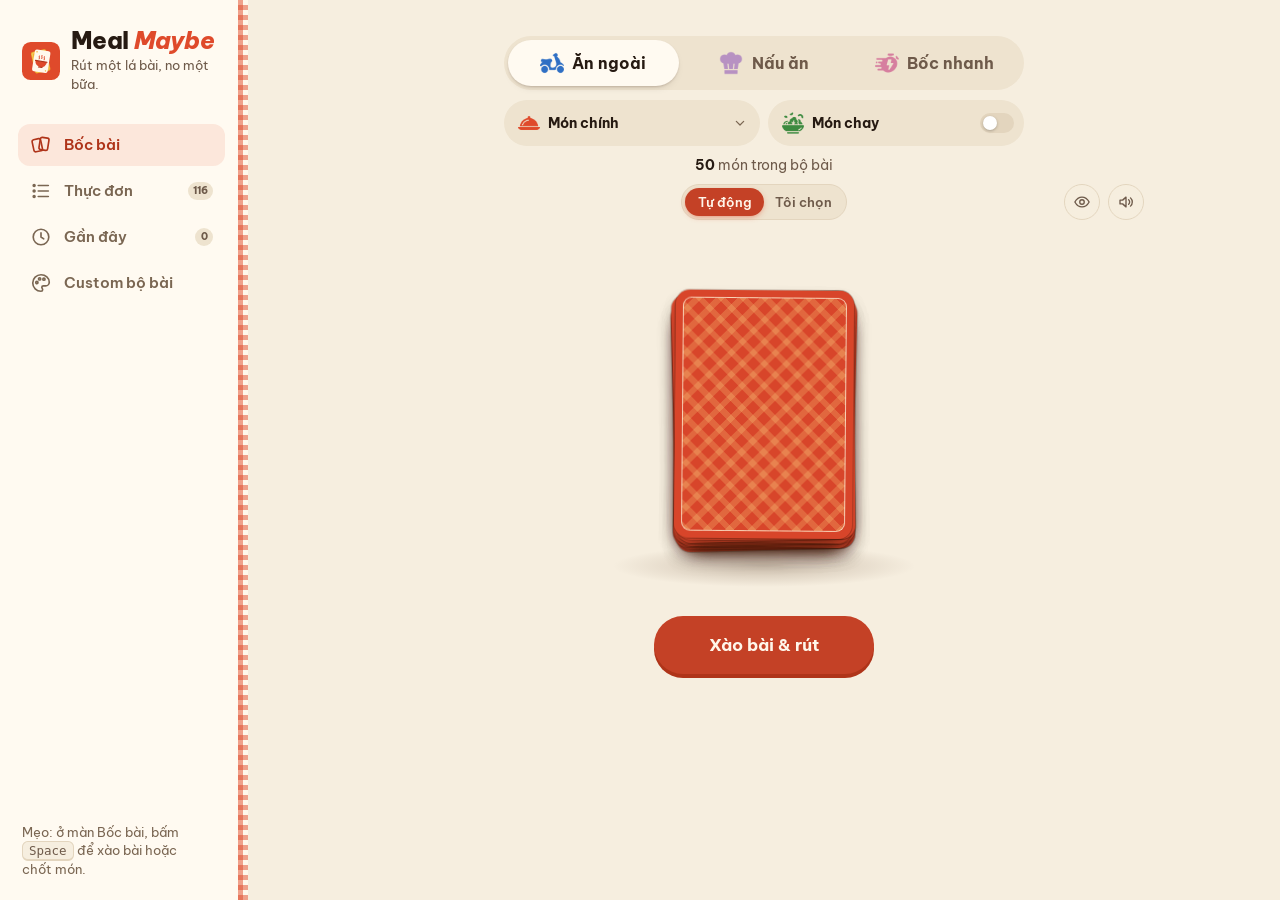
==== commit 2d0cf23b: "Tidy the Bốc bài screen: category dropdown and a stage button row - Category chips become a dropdown" ====
--- a/index.html
+++ b/index.html
@@ -36,7 +36,6 @@
           <label><input type="radio" name="where" value="cook"><span><b><i class="mode-icon" data-m="cook" aria-hidden="true"></i></b> Nấu ăn</span></label>
           <label class="where-quick"><input type="radio" name="where" value="quick"><span><b><i class="quick-icon" aria-hidden="true"></i></b> Bốc nhanh</span></label>
         </div>
-        <div class="chips" id="spinChips" aria-label="Loại món để bốc bài"></div>
         <!-- Bốc nhanh: danh sách gõ tay, không thuộc Thực đơn -->
         <section class="quick-box" id="quickBox" aria-label="Danh sách bốc nhanh" hidden>
           <button type="button" class="quick-summary" id="quickSummary" hidden></button>
@@ -53,18 +52,32 @@
             <p class="field-hint" id="quickHint">Mỗi dòng một món, cần ít nhất 2 món. Ít hơn 8 món thì mỗi món tự nhân bản (số bản bằng nhau) cho đủ ít nhất 8 lá. Danh sách được nhớ lại nhưng không thêm vào Thực đơn.</p>
           </div>
         </section>
+        <!-- Loại món (dropdown, nhớ lựa chọn cuối) + Món chay bên phải -->
         <div class="spin-tools" id="spinTools">
+          <div class="dropdown cat-picker" id="catPicker">
+            <button type="button" class="chip dropdown-btn" id="catBtn" aria-haspopup="listbox" aria-expanded="false" aria-controls="catList"></button>
+            <ul class="dropdown-list" id="catList" role="listbox" aria-label="Loại món để bốc bài" hidden></ul>
+          </div>
           <label class="tool-btn veg-toggle" id="vegToggle"><i class="veg-icon" aria-hidden="true"></i><span>Món chay</span><input type="checkbox" class="switch sm" id="vegBtn" role="switch"></label>
-          <div class="mini-seg" id="modeSeg" role="radiogroup" aria-label="Cách rút bài">
-            <label><input type="radio" name="drawMode" value="auto"><span>Tự động</span></label>
-            <label><input type="radio" name="drawMode" value="manual"><span>Tôi chọn</span></label>
-          </div>
         </div>
         <p class="pool-note" id="poolNote"></p>
         <div class="stage-wrap">
-          <button type="button" class="stage-btn back-btn" id="backBtn" title="Quay lại (Esc)" hidden></button>
-          <button type="button" class="stage-btn sound-btn" id="soundBtn" aria-label="Âm thanh xào bài"></button>
-          <button type="button" class="stage-btn peek-btn" id="peekBtn" aria-label="Xem bộ bài" title="Xem bộ bài"></button>
+          <!-- Hàng nút trên sân khấu: Quay lại (khi đang bốc) | Tự động / Tôi chọn | Xem bộ bài · Âm thanh -->
+          <div class="stage-bar">
+            <div class="stage-bar-start">
+              <button type="button" class="stage-btn back-btn" id="backBtn" title="Quay lại (Esc)" hidden></button>
+            </div>
+            <div class="stage-bar-mid">
+              <div class="mini-seg" id="modeSeg" role="radiogroup" aria-label="Cách rút bài">
+                <label><input type="radio" name="drawMode" value="auto"><span>Tự động</span></label>
+                <label><input type="radio" name="drawMode" value="manual"><span>Tôi chọn</span></label>
+              </div>
+            </div>
+            <div class="stage-bar-end">
+              <button type="button" class="stage-btn peek-btn" id="peekBtn" aria-label="Xem bộ bài" title="Xem bộ bài"></button>
+              <button type="button" class="stage-btn sound-btn" id="soundBtn" aria-label="Âm thanh xào bài"></button>
+            </div>
+          </div>
           <div class="stage" id="stage" aria-hidden="true"></div>
           <p class="quip" id="quip" role="status" title="Bấm để tắt" hidden></p>
         </div>
--- a/styles.css
+++ b/styles.css
@@ -890,6 +890,12 @@
   transition: opacity .2s;
 }
 .spin-tools.locked { pointer-events: none; opacity: .5; }
+/* Đang bốc: chỉ giữ Tự động / Tôi chọn phía trên bộ bài; điện thoại / tablet ẩn luôn tên app ở đầu trang */
+#view-spin.drawing :is(#whereSeg, #quickBox, #spinTools, #poolNote) { display: none; }
+@media (max-width: 959px) {
+  body:has(#view-spin.drawing:not([hidden])) .brand { display: none; }
+  body:has(#view-spin.drawing:not([hidden])) .side { padding: calc(10px + env(safe-area-inset-top)) var(--gutter) 0; }
+}
 .tool-btn {
   display: inline-flex;
   align-items: center;
@@ -930,12 +936,36 @@
 .mini-seg input:checked + span { background: var(--raised); color: var(--ink); box-shadow: 0 1px 3px rgb(40 20 5 / .15); }
 .mini-seg input:focus-visible + span { outline: 2.5px solid var(--tomato); outline-offset: 1px; }
 
-/* Nút trên sân khấu: Về bộ bài (trái), âm thanh (phải) */
+/* Hàng nút trên sân khấu: Quay lại (trái) | Tự động / Tôi chọn khi đang bốc (giữa) | Xem bộ bài · âm thanh (phải).
+   Chỗ trống của hàng để bấm xuyên xuống sân khấu. */
 .stage-wrap { position: relative; }
+.stage-bar {
+  position: absolute;
+  top: 8px;
+  left: 0;
+  right: 0;
+  z-index: 5;
+  display: grid;
+  grid-template-columns: minmax(max-content, 1fr) auto minmax(max-content, 1fr); /* hai bên cân nhau nếu đủ chỗ, không bao giờ đè lên nút giữa */
+  align-items: center;
+  gap: 8px;
+  pointer-events: none;
+}
+.stage-bar > div { display: flex; gap: 8px; }
+.stage-bar-end { justify-content: flex-end; }
+.stage-bar :is(button, .mini-seg) { pointer-events: auto; }
+/* Tự động / Tôi chọn trên hàng nút: cao bằng các nút tròn */
+.stage-bar .mini-seg {
+  display: grid;
+  grid-template-columns: 1fr 1fr;
+  height: 36px;
+  padding: 3px;
+  border: 1.5px solid var(--line);
+  transition: opacity .2s;
+}
+.stage-bar .mini-seg span { display: flex; align-items: center; justify-content: center; height: 100%; padding: 0 11px; white-space: nowrap; }
+.mini-seg.locked { pointer-events: none; opacity: .5; }
 .stage-btn {
-  position: absolute;
-  top: 8px;
-  z-index: 5;
   display: inline-flex;
   align-items: center;
   justify-content: center;
@@ -954,11 +984,11 @@
 }
 .stage-btn:hover { background: var(--surface-2); color: var(--ink); }
 .stage-btn svg { width: 18px; height: 18px; }
-.back-btn { left: 0; padding: 0 13px 0 7px; animation: pop-in .22s cubic-bezier(.2, .9, .3, 1.2); }
-.sound-btn { right: 0; width: 36px; }
+.back-btn { flex: none; padding: 0 13px 0 7px; animation: pop-in .22s cubic-bezier(.2, .9, .3, 1.2); }
+.sound-btn { width: 36px; }
 .sound-btn[aria-pressed="false"] { color: var(--ink-3); }
 /* Xem bộ bài: nút icon ở góc phải, bên trái nút âm thanh */
-.peek-btn { right: 44px; width: 36px; }
+.peek-btn { width: 36px; }
 @keyframes pop-in { from { opacity: 0; transform: translateX(-6px); } }
 
 /* Lời bình của bộ bài */
@@ -2089,41 +2119,15 @@
 .where-switch input:not(:checked) + span .mode-icon { opacity: .55; }
 
 /* ===== Màn Bốc bài: hàng nút điều khiển to, rõ, thẳng hàng (ưu tiên điện thoại) =====
-   1. Ăn ngoài / Nấu ăn   2. Loại món: 4 ô bằng nhau   3. Món chay + Tự động / Chọn bài */
+   1. Ăn ngoài / Nấu ăn / Bốc nhanh   2. Loại món (dropdown) + Món chay   (Tự động / Tôi chọn nằm trên hàng nút của bộ bài) */
 #view-spin .where-switch,
-#spinChips,
 #spinTools { width: 100%; max-width: 520px; margin-left: auto; margin-right: auto; }
 
 #view-spin .where-switch { margin-bottom: 10px; padding: 4px; }
 #view-spin .where-switch span { height: 46px; font-size: 15.5px; gap: 8px; }
 #view-spin .where-switch b { font-size: 21px; display: flex; }
 
-/* Loại món: lưới 4 ô, icon trên chữ dưới — không còn phải vuốt ngang */
-#spinChips {
-  display: grid;
-  grid-template-columns: repeat(4, minmax(0, 1fr));
-  gap: 8px;
-  padding: 0;
-  overflow: visible;
-}
-#spinChips .chip {
-  flex-direction: column;
-  justify-content: center;
-  gap: 4px;
-  min-width: 0;
-  height: 62px;
-  padding: 6px 4px;
-  border-radius: 16px;
-  font-size: 13px;
-  font-weight: 700;
-  line-height: 1.1;
-  white-space: nowrap;
-}
-#spinChips .chip .suit,
-#spinChips .chip .all-icon { width: 24px; height: 24px; vertical-align: 0; }
-#spinChips .chip[aria-pressed="true"] { box-shadow: 0 6px 14px -8px var(--c); }
-
-/* Món chay + cách rút: hai ô bằng nhau, cao bằng nhau */
+/* Loại món + Món chay: hai ô bằng nhau, cao bằng nhau, cùng kiểu nền */
 #spinTools {
   display: grid;
   grid-template-columns: minmax(0, 1fr) minmax(0, 1fr);
@@ -2145,32 +2149,34 @@
 #spinTools .veg-toggle .veg-icon { width: 22px; height: 22px; }
 #spinTools .veg-toggle:hover { background: color-mix(in srgb, var(--ink) 6%, var(--surface-2)); }
 #spinTools .veg-toggle:has(:checked) { background: color-mix(in srgb, var(--veg) 18%, var(--surface-2)); }
-#spinTools .mini-seg { display: grid; grid-template-columns: 1fr 1fr; height: 46px; padding: 4px; }
-#spinTools .mini-seg span {
-  display: flex;
-  align-items: center;
-  justify-content: center;
-  height: 100%;
-  padding: 0 6px;
+/* Loại món: nút dropdown trông như ô Món chay bên cạnh, danh sách thả xuống thẳng mép trái */
+#spinTools .cat-picker { min-width: 0; }
+#spinTools .cat-picker .dropdown-btn {
+  width: 100%;
+  height: 46px;
+  gap: 8px;
+  padding: 0 12px 0 14px;
+  border: 0;
+  background: var(--surface-2);
   font-size: 14px;
   font-weight: 700;
 }
+#spinTools .cat-picker .dropdown-btn:hover { background: color-mix(in srgb, var(--ink) 6%, var(--surface-2)); }
+#spinTools .cat-picker .dropdown-btn[aria-expanded="true"] { box-shadow: inset 0 0 0 1.5px var(--ink-3); }
+#spinTools .cat-picker .dropdown-label { flex: 1; overflow: hidden; text-align: left; text-overflow: ellipsis; white-space: nowrap; }
+.cat-picker .dropdown-icon { display: flex; }
+.cat-picker .dropdown-icon :is(.suit, .all-icon) { width: 22px; height: 22px; }
+.cat-picker .dropdown-emoji { display: flex; justify-content: center; }
+.cat-picker .dropdown-emoji :is(.suit, .all-icon) { width: 20px; height: 20px; }
+.cat-picker .dropdown-list { left: 0; right: auto; width: 100%; min-width: 190px; transform-origin: top left; }
 
 #view-spin .pool-note { margin-top: 10px; font-size: 13.5px; }
 /* Tự động / Tôi chọn: ô đang chọn tô cam */
 #modeSeg input:checked + span { background: color-mix(in srgb, var(--tomato) var(--fill-k), #000); color: var(--on-tomato); box-shadow: 0 2px 6px -2px color-mix(in srgb, var(--tomato) 70%, transparent); }
 
-/* Màn rộng: loại món thành hàng ngang icon + chữ */
-@media (min-width: 640px) {
-  #spinChips .chip { flex-direction: row; gap: 7px; height: 48px; border-radius: 999px; font-size: 14px; }
-  #spinChips .chip .suit,
-  #spinChips .chip .all-icon { width: 20px; height: 20px; }
-}
 /* Điện thoại rất hẹp */
 @media (max-width: 359px) {
-  #spinChips { gap: 6px; }
-  #spinChips .chip { font-size: 12px; }
-  #spinTools .veg-toggle, #spinTools .mini-seg span { font-size: 13px; }
+  #spinTools .veg-toggle, #spinTools .cat-picker .dropdown-btn { font-size: 13px; }
 }
 
 @media (prefers-color-scheme: dark) { .form-error { color: var(--tomato); } }
@@ -2357,7 +2363,6 @@
 .quick-sum-edit svg { width: 15px; height: 15px; }
 
 /* Bốc nhanh chỉ còn nút Tự động / Tôi chọn: chiếm cả hàng */
-#spinTools.quick { grid-template-columns: minmax(0, 1fr); }
 
 /* Lá bản sao khi nhân bản: viền loé màu Bốc nhanh */
 .card.clone .card-back { animation: clone-glow .5s ease-out; }
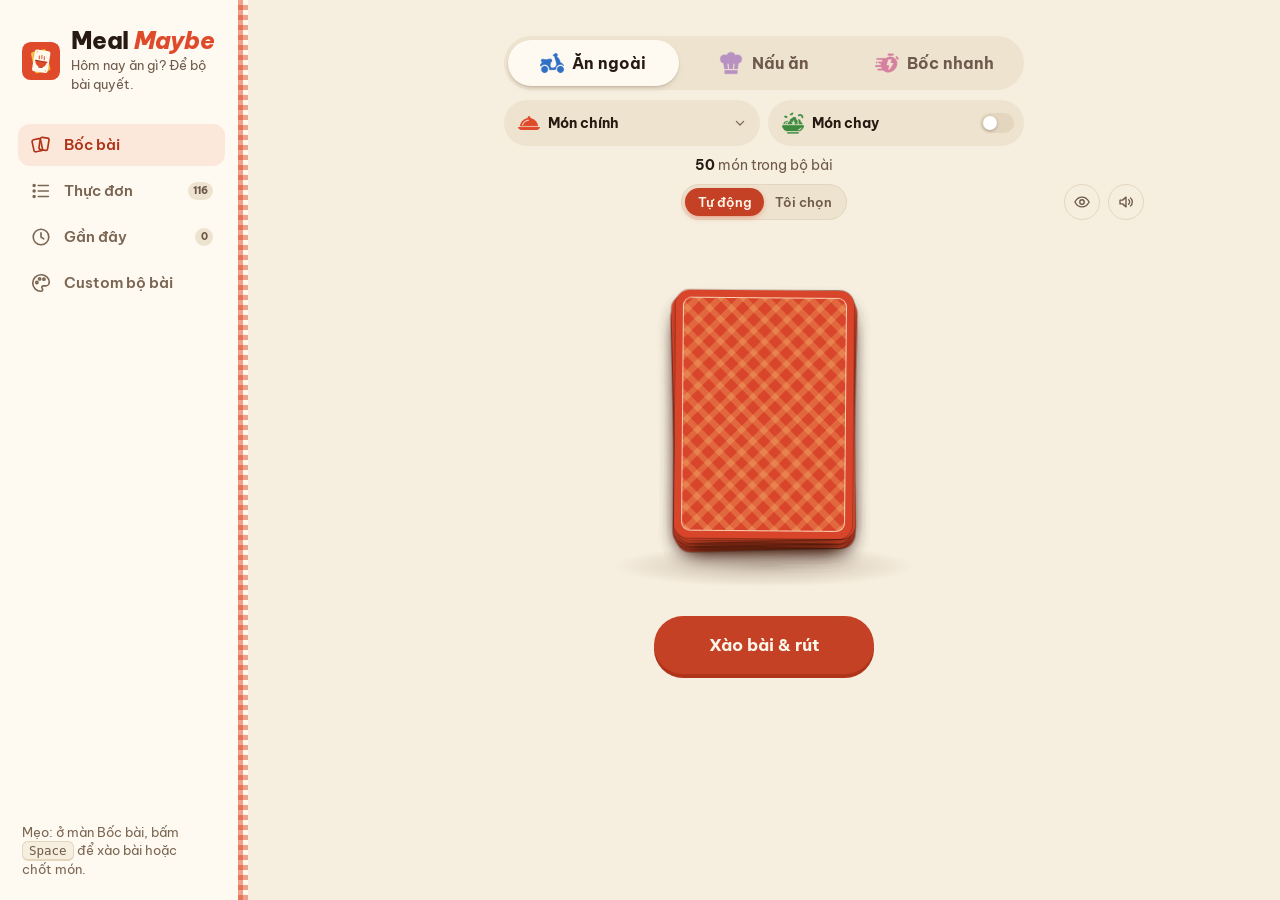
==== commit a7faadb3: "Filter Thực đơn by heart count with an operator, lower draw buttons - Số tim filter: an operator dro" ====
--- a/index.html
+++ b/index.html
@@ -101,10 +101,29 @@
               <button type="button" class="btn primary small" id="selectDelete"></button>
             </div>
           </div>
-          <div class="chips small" id="menuChips" aria-label="Lọc thực đơn"></div>
-          <div class="group-by">
+          <!-- Tóm tắt đang hiện gì + hai nút icon Lọc / Nhóm theo (bấm mới hiện lựa chọn) -->
+          <div class="menu-tools">
+            <p class="menu-summary" id="menuSummary" aria-live="polite"></p>
+            <div class="popover" id="filterPicker">
+              <button type="button" class="tool-icon" id="filterBtn" aria-haspopup="true" aria-expanded="false" aria-controls="filterPanel"></button>
+              <div class="dropdown-list filter-panel" id="filterPanel" role="group" aria-label="Bộ lọc thực đơn" hidden>
+                <div id="filterPills"></div>
+                <!-- Số tim: dropdown toán tử + hàng 5 trái tim (#filterHearts) -->
+                <div class="filter-sec">
+                  <h4 id="flt-hearts">Số tim</h4>
+                  <div class="hearts-filter-row">
+                    <div class="dropdown op-picker" id="heartsOpPicker">
+                      <button type="button" class="chip dropdown-btn" id="heartsOpBtn" aria-haspopup="listbox" aria-expanded="false" aria-controls="heartsOpList"></button>
+                      <ul class="dropdown-list" id="heartsOpList" role="listbox" aria-labelledby="flt-hearts" hidden></ul>
+                    </div>
+                    <div id="filterHearts"></div>
+                  </div>
+                </div>
+                <div id="filterFoot"></div>
+              </div>
+            </div>
             <div class="dropdown" id="groupPicker">
-              <button type="button" class="chip dropdown-btn" id="groupBtn" aria-haspopup="listbox" aria-expanded="false" aria-controls="groupList"></button>
+              <button type="button" class="tool-icon dropdown-btn" id="groupBtn" aria-haspopup="listbox" aria-expanded="false" aria-controls="groupList"></button>
               <ul class="dropdown-list" id="groupList" role="listbox" aria-label="Nhóm theo" hidden></ul>
             </div>
           </div>
--- a/styles.css
+++ b/styles.css
@@ -12,6 +12,7 @@
   --snack: #B06F05;
   --teal: #1F7A93;
   --veg: #3C8A3F;
+  --meat: #8A5A33; /* Món mặn: nâu thịt */
   --out: #2F6FC4;  /* Ăn ngoài: xanh dương */
   --cook: #8B4FB8; /* Nấu ăn: tím mận */
   --demo-ink: 38 26 18; /* vân trên ô mẫu Kiểu vân (không theo màu lưng bài) */
@@ -55,6 +56,7 @@
     --snack: #E3A232;
     --teal: #4BA7C0;
     --veg: #74C476;
+    --meat: #C9905E;
     --out: #6E9BEA;
     --cook: #B98AE0;
     --demo-ink: 244 234 219;
@@ -117,6 +119,17 @@
   -webkit-mask: var(--veg-mask) center / contain no-repeat;
   mask: var(--veg-mask) center / contain no-repeat;
 }
+/* Icon món mặn (đùi gà, gốc icons/meat.png), tô bằng màu nâu --meat */
+.meat-icon {
+  display: inline-block;
+  flex: none;
+  width: 1.15em;
+  height: 1.15em;
+  vertical-align: -0.2em;
+  background: var(--meat);
+  -webkit-mask: url("[data-uri]") center / contain no-repeat;
+  mask: url("[data-uri]") center / contain no-repeat;
+}
 .thumb .suit { width: 58%; height: 58%; }
 /* Ô chọn loại đang được chọn có nền là màu loại: chất bài chuyển sang trắng */
 .seg input:checked + span .suit { background: #fff; }
@@ -180,20 +193,7 @@
 .muted { color: var(--ink-3); font-size: 13px; font-weight: 600; }
 .hint { margin: 0 0 14px; color: var(--ink-2); font-size: 13px; text-wrap: pretty; }
 
-/* Chips */
-.chips {
-  display: flex;
-  justify-content: safe center;
-  gap: 6px;
-  overflow-x: auto;
-  scrollbar-width: none;
-  margin: 0 calc(-1 * var(--gutter));
-  padding: 2px var(--gutter);
-}
-.chips::-webkit-scrollbar { display: none; }
-.chips.small { justify-content: flex-start; }
-.chips.locked { pointer-events: none; opacity: .5; }
-
+/* Chip: nút bo tròn (nút dropdown, lựa chọn trong bảng lọc) */
 .chip {
   flex: none;
   display: inline-flex;
@@ -211,10 +211,7 @@
 }
 .chip small { font-size: 11px; font-weight: 700; color: var(--ink-3); }
 .chip:hover { border-color: var(--ink-3); }
-/* Chip đang chọn: tô màu của loại món (chip "Tất cả" dùng màu cà chua), không dùng đen */
-.chip[data-filter] { --c: var(--tomato); }
-.chip[data-filter="snack"] { --c: var(--snack); }
-.chip[data-filter="drink"] { --c: var(--teal); }
+/* Chip đang chọn: tô màu riêng của lựa chọn (--c, mặc định cà chua), không dùng đen */
 .chip[aria-pressed="true"] { background: color-mix(in srgb, var(--c) var(--fill-k), #000); border-color: color-mix(in srgb, var(--c) var(--fill-k), #000); color: #fff; }
 .chip[aria-pressed="true"] .suit { background: #fff; }
 .chip[aria-pressed="true"] small { color: inherit; opacity: .92; }
@@ -1139,6 +1136,7 @@
 
 /* Nút */
 .actions { display: flex; flex-direction: column; flex-wrap: wrap; gap: 10px; margin-top: 6px; }
+#view-spin.drawing .actions { margin-top: 22px; } /* đang rút bài: nút Chốt món / Rút bài khác cách lá bài xa hơn chút */
 
 .btn {
   height: 50px;
@@ -1264,7 +1262,101 @@
 .food-list, .recent-list { list-style: none; margin: 0; padding: 0; }
 
 /* Nhóm theo (Thực đơn): dropdown, nút mở là chip cùng kiểu hàng lọc, danh sách cùng kiểu panel */
-.group-by { display: flex; justify-content: flex-end; margin-top: 12px; }
+/* Thực đơn: hàng công cụ dưới tiêu đề: tóm tắt bên trái, nút icon Lọc / Nhóm theo bên phải */
+.menu-tools { position: relative; display: flex; align-items: center; gap: 8px; margin-top: 16px; } /* chừa chỗ để số đếm trên nút Lọc không lọt vào vệt mờ dưới tiêu đề */
+.menu-summary { flex: 1; min-width: 0; margin: 0; color: var(--ink-2); font-size: 13px; line-height: 1.4; text-wrap: pretty; }
+.menu-summary b { color: var(--ink); }
+/* Bảng lọc canh theo mép phải của cả hàng (không theo nút Lọc) để không tràn ra ngoài màn hình */
+.menu-tools .popover { position: static; }
+.tool-icon,
+.tool-icon.dropdown-btn {
+  position: relative;
+  flex: none;
+  display: grid;
+  place-items: center;
+  width: 40px;
+  height: 40px;
+  padding: 0;
+  border: 1.5px solid var(--line);
+  border-radius: 999px;
+  background: var(--surface);
+  color: var(--ink-2);
+  cursor: pointer;
+  transition: background .15s, border-color .15s, color .15s;
+}
+.tool-icon.dropdown-btn svg,
+.tool-icon svg { width: 20px; height: 20px; color: currentColor; transform: none; }
+.tool-icon:hover { border-color: var(--ink-3); color: var(--ink); }
+.tool-icon[aria-expanded="true"] { border-color: var(--ink-3); background: var(--surface-2); color: var(--ink); }
+/* Đang lọc / đang nhóm: nút sáng màu cà chua */
+.tool-icon.on { border-color: color-mix(in srgb, var(--tomato) 55%, var(--line)); background: color-mix(in srgb, var(--tomato) 10%, var(--surface)); color: var(--accent-text); }
+.tool-badge {
+  position: absolute;
+  top: -4px;
+  right: -4px;
+  min-width: 18px;
+  height: 18px;
+  padding: 0 4px;
+  border: 2px solid var(--bg);
+  border-radius: 999px;
+  background: color-mix(in srgb, var(--tomato) var(--fill-k), #000);
+  color: var(--on-tomato);
+  font-size: 10px;
+  font-weight: 800;
+  line-height: 14px;
+  text-align: center;
+}
+/* Bảng Bộ lọc: cùng khung với danh sách thả xuống, các lựa chọn là chip nhỏ */
+.dropdown-list.filter-panel { width: min(340px, calc(100vw - 2 * var(--gutter))); padding: 12px 14px; }
+.filter-sec + .filter-sec,
+#filterPills + .filter-sec { margin-top: 12px; }
+.filter-sec h4 { margin: 0 0 7px; color: var(--ink-3); font-size: 12px; font-weight: 700; }
+.filter-pills { display: flex; flex-wrap: wrap; gap: 6px; }
+.chip.pill { --c: var(--tomato); height: 32px; padding: 0 11px; font-size: 13px; }
+.chip.pill :is(.suit, .veg-icon, .meat-icon, .mode-icon) { width: 16px; height: 16px; vertical-align: 0; }
+/* Lựa chọn đang bật có nền là màu của nó: icon chuyển sang trắng cho khỏi chìm */
+.chip.pill[aria-pressed="true"] :is(.veg-icon, .meat-icon, .mode-icon) { background: #fff; }
+/* Số tim: dropdown toán tử (≥ = ≤) và hàng 5 tim bấm được như ô chấm tim trong form, cùng một hàng */
+.hearts-filter-row { display: flex; flex-wrap: wrap; align-items: center; gap: 4px 8px; }
+.op-picker .dropdown-btn { height: 34px; gap: 6px; padding: 0 9px 0 12px; font-size: 13px; font-weight: 700; }
+.op-picker .dropdown-icon { font-size: 16px; font-weight: 800; }
+.op-picker .dropdown-list { left: 0; right: auto; min-width: 170px; transform-origin: top left; }
+.op-picker .dropdown-emoji { font-size: 16px; font-weight: 800; }
+.filter-hearts { display: flex; transition: opacity .15s; }
+.filter-hearts.idle { opacity: .55; }
+.filter-hearts button {
+  display: grid;
+  place-items: center;
+  width: 32px;
+  height: 34px;
+  padding: 0;
+  border: 0;
+  border-radius: 8px;
+  background: none;
+  color: var(--switch-off);
+  font-size: 24px;
+  line-height: 1;
+  cursor: pointer;
+  transition: color .12s, transform .12s;
+}
+.filter-hearts button.on { color: #E0412A; }
+/* Rê chuột: tô đến tim đang trỏ, bỏ tô các tim sau */
+.filter-hearts:hover button { color: #E0412A; opacity: .75; }
+.filter-hearts button:hover ~ button { color: var(--switch-off); opacity: 1; }
+.filter-hearts button:hover { transform: scale(1.15); opacity: 1; }
+.filter-hearts button:focus-visible { outline: 2.5px solid var(--tomato); outline-offset: -2px; }
+.mini-hearts { color: #E0412A; letter-spacing: -1px; }
+.filter-foot {
+  display: flex;
+  align-items: center;
+  justify-content: space-between;
+  gap: 8px;
+  margin-top: 14px;
+  padding-top: 10px;
+  border-top: 1px solid var(--line);
+}
+.link:disabled { opacity: .45; cursor: default; text-decoration: none; }
+.link:disabled:hover { color: var(--ink-2); }
 .dropdown { position: relative; }
 .dropdown-btn { gap: 6px; padding-right: 10px; }
 .dropdown-key { color: var(--ink-3); font-weight: 600; }
@@ -2082,7 +2174,6 @@
 
   /* Thực đơn: danh sách chiếm cả bề ngang (thêm / sửa món ở popup) */
   .menu-list .list-head { margin-top: 4px; }
-  .chips.small { margin: 0; padding: 2px 0; flex-wrap: wrap; overflow: visible; }
 
   /* Gần đây: hai cột cạnh nhau */
   #view-recent { max-width: 1040px; margin: 0 auto; }
@@ -2189,6 +2280,7 @@
   #view-spin .stage { height: var(--stage-h); --cw: calc(var(--stage-h) * .356); --ch: calc(var(--cw) * 1.393); }
   /* Nằm trên các lá khi xoè bài để luôn bấm được (VD "Chọn ngẫu nhiên") */
   #view-spin .actions { position: relative; z-index: 7; margin-top: calc(var(--stage-h) * -.12); }
+  #view-spin.drawing .actions { margin-top: calc(var(--stage-h) * -.12 + 16px); }
   #view-spin .quip { bottom: calc(var(--stage-h) * .12 + 6px); } /* lời bình không bị nút che */
 }
 
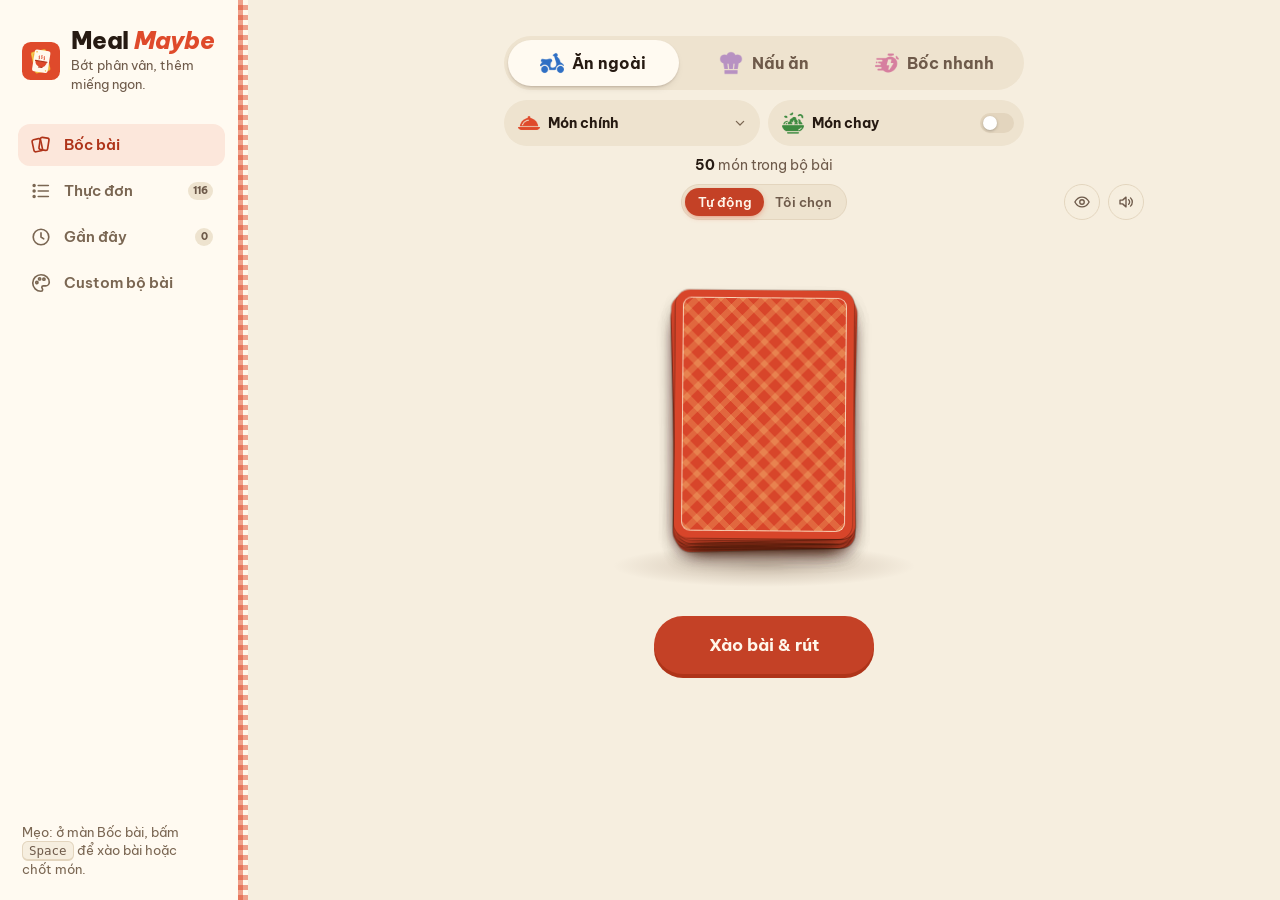
==== commit 5a81c402: "Add ~50 lines per persona, rewrite Thi sĩ, and tidy mobile layout - Quips: about 55-60 new lines eac" ====
--- a/index.html
+++ b/index.html
@@ -65,7 +65,7 @@
           <!-- Hàng nút trên sân khấu: Quay lại (khi đang bốc) | Tự động / Tôi chọn | Xem bộ bài · Âm thanh -->
           <div class="stage-bar">
             <div class="stage-bar-start">
-              <button type="button" class="stage-btn back-btn" id="backBtn" title="Quay lại (Esc)" hidden></button>
+              <button type="button" class="stage-btn back-btn" id="backBtn" aria-label="Quay lại" title="Quay lại (Esc)" hidden></button>
             </div>
             <div class="stage-bar-mid">
               <div class="mini-seg" id="modeSeg" role="radiogroup" aria-label="Cách rút bài">
@@ -90,8 +90,6 @@
         <div class="menu-list">
           <div class="list-head menu-head">
             <h2>Thực đơn</h2>
-            <span class="muted" id="menuCount"></span>
-            <button type="button" class="btn ghost small select-btn" id="selectBtn"></button>
             <button type="button" class="btn primary small add-btn" id="addFoodBtn"></button>
             <!-- Chế độ chọn nhiều: thay hàng tiêu đề bằng thanh thao tác -->
             <div class="select-bar" id="selectBar" hidden>
@@ -101,9 +99,9 @@
               <button type="button" class="btn primary small" id="selectDelete"></button>
             </div>
           </div>
-          <!-- Tóm tắt đang hiện gì + hai nút icon Lọc / Nhóm theo (bấm mới hiện lựa chọn) -->
+          <!-- Nút Chọn (trái) + hai nút icon Lọc / Nhóm theo (phải, bấm mới hiện lựa chọn) -->
           <div class="menu-tools">
-            <p class="menu-summary" id="menuSummary" aria-live="polite"></p>
+            <button type="button" class="btn ghost small select-btn" id="selectBtn"></button>
             <div class="popover" id="filterPicker">
               <button type="button" class="tool-icon" id="filterBtn" aria-haspopup="true" aria-expanded="false" aria-controls="filterPanel"></button>
               <div class="dropdown-list filter-panel" id="filterPanel" role="group" aria-label="Bộ lọc thực đơn" hidden>
@@ -127,6 +125,7 @@
               <ul class="dropdown-list" id="groupList" role="listbox" aria-label="Nhóm theo" hidden></ul>
             </div>
           </div>
+          <p class="menu-summary" id="menuSummary" aria-live="polite"></p>
           <ul class="food-list" id="foodList"></ul>
 
           <section class="data-box" aria-labelledby="dataTitle">
@@ -244,7 +243,7 @@
             </fieldset>
 
             <div class="talk-sample">
-              <span class="talk-sample-label">Nghe thử <small>· bấm để nghe câu khác</small></span>
+              <span class="talk-sample-label">Nghe thử <small>· bấm để xem câu khác</small></span>
               <button type="button" class="persona-sample" id="personaSample" aria-live="polite"></button>
             </div>
           </section>
--- a/styles.css
+++ b/styles.css
@@ -981,7 +981,8 @@
 }
 .stage-btn:hover { background: var(--surface-2); color: var(--ink); }
 .stage-btn svg { width: 18px; height: 18px; }
-.back-btn { flex: none; padding: 0 13px 0 7px; animation: pop-in .22s cubic-bezier(.2, .9, .3, 1.2); }
+.back-btn { flex: none; width: 36px; padding: 0; animation: pop-in .22s cubic-bezier(.2, .9, .3, 1.2); } /* tròn, chỉ icon như nút âm thanh */
+.back-btn svg { width: 20px; height: 20px; }
 .sound-btn { width: 36px; }
 .sound-btn[aria-pressed="false"] { color: var(--ink-3); }
 /* Xem bộ bài: nút icon ở góc phải, bên trái nút âm thanh */
@@ -1010,6 +1011,7 @@
   transform: translateX(-50%);
   cursor: pointer;
   animation: quip-in .34s cubic-bezier(.2, 1.35, .4, 1);
+  white-space: pre-line; /* câu thơ của Thi sĩ xuống dòng được */
 }
 /* Đuôi bong bóng chỉ lên bộ bài */
 .quip::before {
@@ -1112,6 +1114,7 @@
   box-shadow: 0 12px 26px -14px rgb(0 0 0 / .55);
   cursor: pointer;
   animation: sample-in .34s cubic-bezier(.2, 1.35, .4, 1);
+  white-space: pre-line; /* thơ của Thi sĩ xuống dòng */
 }
 .persona-sample::before {
   content: "";
@@ -1137,6 +1140,8 @@
 /* Nút */
 .actions { display: flex; flex-direction: column; flex-wrap: wrap; gap: 10px; margin-top: 6px; }
 #view-spin.drawing .actions { margin-top: 22px; } /* đang rút bài: nút Chốt món / Rút bài khác cách lá bài xa hơn chút */
+/* Đang rút bài: bộ bài lùi xuống chút, cách hàng nút Quay lại / Tự động / Âm thanh (hàng nút đặt tuyệt đối nên đứng yên) */
+#view-spin.drawing .stage-wrap { padding-top: 14px; }
 
 .btn {
   height: 50px;
@@ -1217,8 +1222,11 @@
 .field { display: grid; gap: 5px; }
 .field span { font-size: 12px; font-weight: 700; color: var(--ink-2); }
 .field input {
+  width: 100%;
+  min-width: 0; /* ô nhập có bề ngang mặc định (~20 ký tự): phải cho co lại, không thì lố ra ngoài popup trên điện thoại hẹp */
   height: 46px;
   padding: 0 13px;
+  font-size: 16px; /* 16px: iPhone không tự phóng to cả trang khi bấm vào ô (và không tự thu lại sau khi đóng popup) */
   border-radius: 12px;
   border: 1.5px solid var(--line);
   background: var(--bg);
@@ -1264,7 +1272,10 @@
 /* Nhóm theo (Thực đơn): dropdown, nút mở là chip cùng kiểu hàng lọc, danh sách cùng kiểu panel */
 /* Thực đơn: hàng công cụ dưới tiêu đề: tóm tắt bên trái, nút icon Lọc / Nhóm theo bên phải */
 .menu-tools { position: relative; display: flex; align-items: center; gap: 8px; margin-top: 16px; } /* chừa chỗ để số đếm trên nút Lọc không lọt vào vệt mờ dưới tiêu đề */
-.menu-summary { flex: 1; min-width: 0; margin: 0; color: var(--ink-2); font-size: 13px; line-height: 1.4; text-wrap: pretty; }
+.menu-summary { margin: 10px 0 0; color: var(--ink-2); font-size: 13px; line-height: 1.4; text-wrap: pretty; }
+.menu-summary:empty { display: none; }
+.menu-tools .select-btn { height: 40px; }
+.menu-tools .popover { margin-left: auto; } /* Chọn bên trái, Lọc / Nhóm theo dồn sang phải */
 .menu-summary b { color: var(--ink); }
 /* Bảng lọc canh theo mép phải của cả hàng (không theo nút Lọc) để không tràn ra ngoài màn hình */
 .menu-tools .popover { position: static; }
@@ -1771,6 +1782,7 @@
   outline: none;
 }
 .hex-input::placeholder { color: var(--ink-3); text-transform: none; }
+@media (pointer: coarse) { .hex-input { font-size: 16px; } } /* màn cảm ứng: 16px để iPhone không tự phóng to */
 .hex-input:focus { border-color: var(--tomato); box-shadow: 0 0 0 3px color-mix(in srgb, var(--tomato) 20%, transparent); }
 .color-warn {
   margin: 10px 0 0;
@@ -1984,12 +1996,13 @@
   background: linear-gradient(var(--bg), transparent);
   pointer-events: none;
 }
-.add-btn { height: 38px; padding: 0 16px 0 12px; gap: 5px; }
-/* Nút Chọn (chọn nhiều để xoá) đứng trước nút Thêm món */
-.select-btn { margin-left: auto; height: 38px; padding: 0 14px 0 11px; gap: 5px; white-space: nowrap; }
+.add-btn { margin-left: auto; height: 38px; padding: 0 16px 0 12px; gap: 5px; }
+/* Nút Chọn (chọn nhiều để xoá), đầu hàng công cụ dưới tiêu đề */
+.select-btn { height: 38px; padding: 0 14px 0 11px; gap: 5px; white-space: nowrap; }
 .select-btn svg { width: 17px; height: 17px; color: var(--ink-3); }
-/* Điện thoại hẹp: bỏ chữ "N món" cho vừa hàng (số món đã có ở badge tab Thực đơn) */
-@media (max-width: 399px) { #menuCount { display: none; } }
+/* Tiêu đề + Thêm món luôn một hàng */
+.menu-head { flex-wrap: nowrap; }
+.menu-head h2, .menu-head .add-btn { white-space: nowrap; }
 /* Chế độ chọn nhiều: thanh thao tác thay chỗ tiêu đề + nút Thêm món */
 .menu-head.selecting > :not(.select-bar) { display: none; }
 .menu-head.selecting > .select-bar[hidden] { display: none; }
@@ -2534,6 +2547,7 @@
   line-height: 1.4;
   text-align: left;
   cursor: pointer;
+  white-space: pre-line; /* thơ của Thi sĩ xuống dòng */
 }
 .news-persona-line:hover { color: var(--ink); }
 .news-use {
